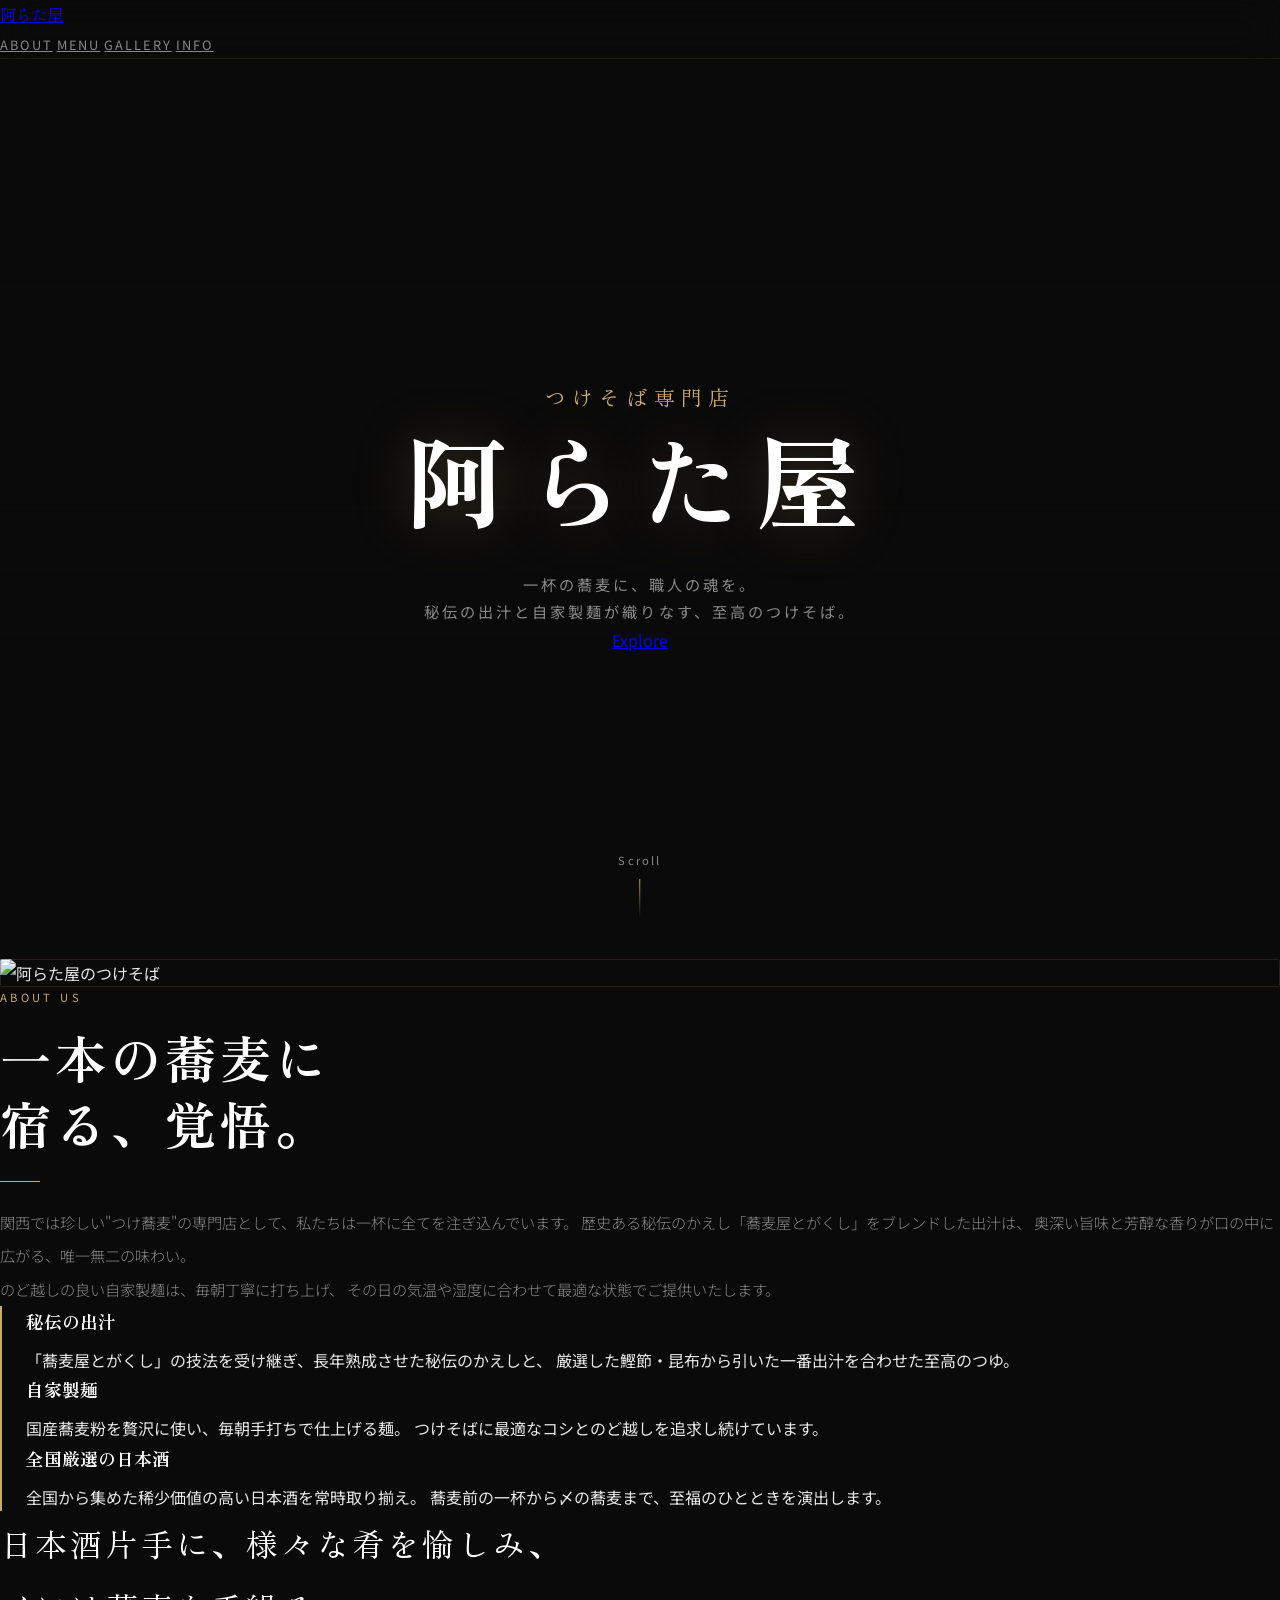
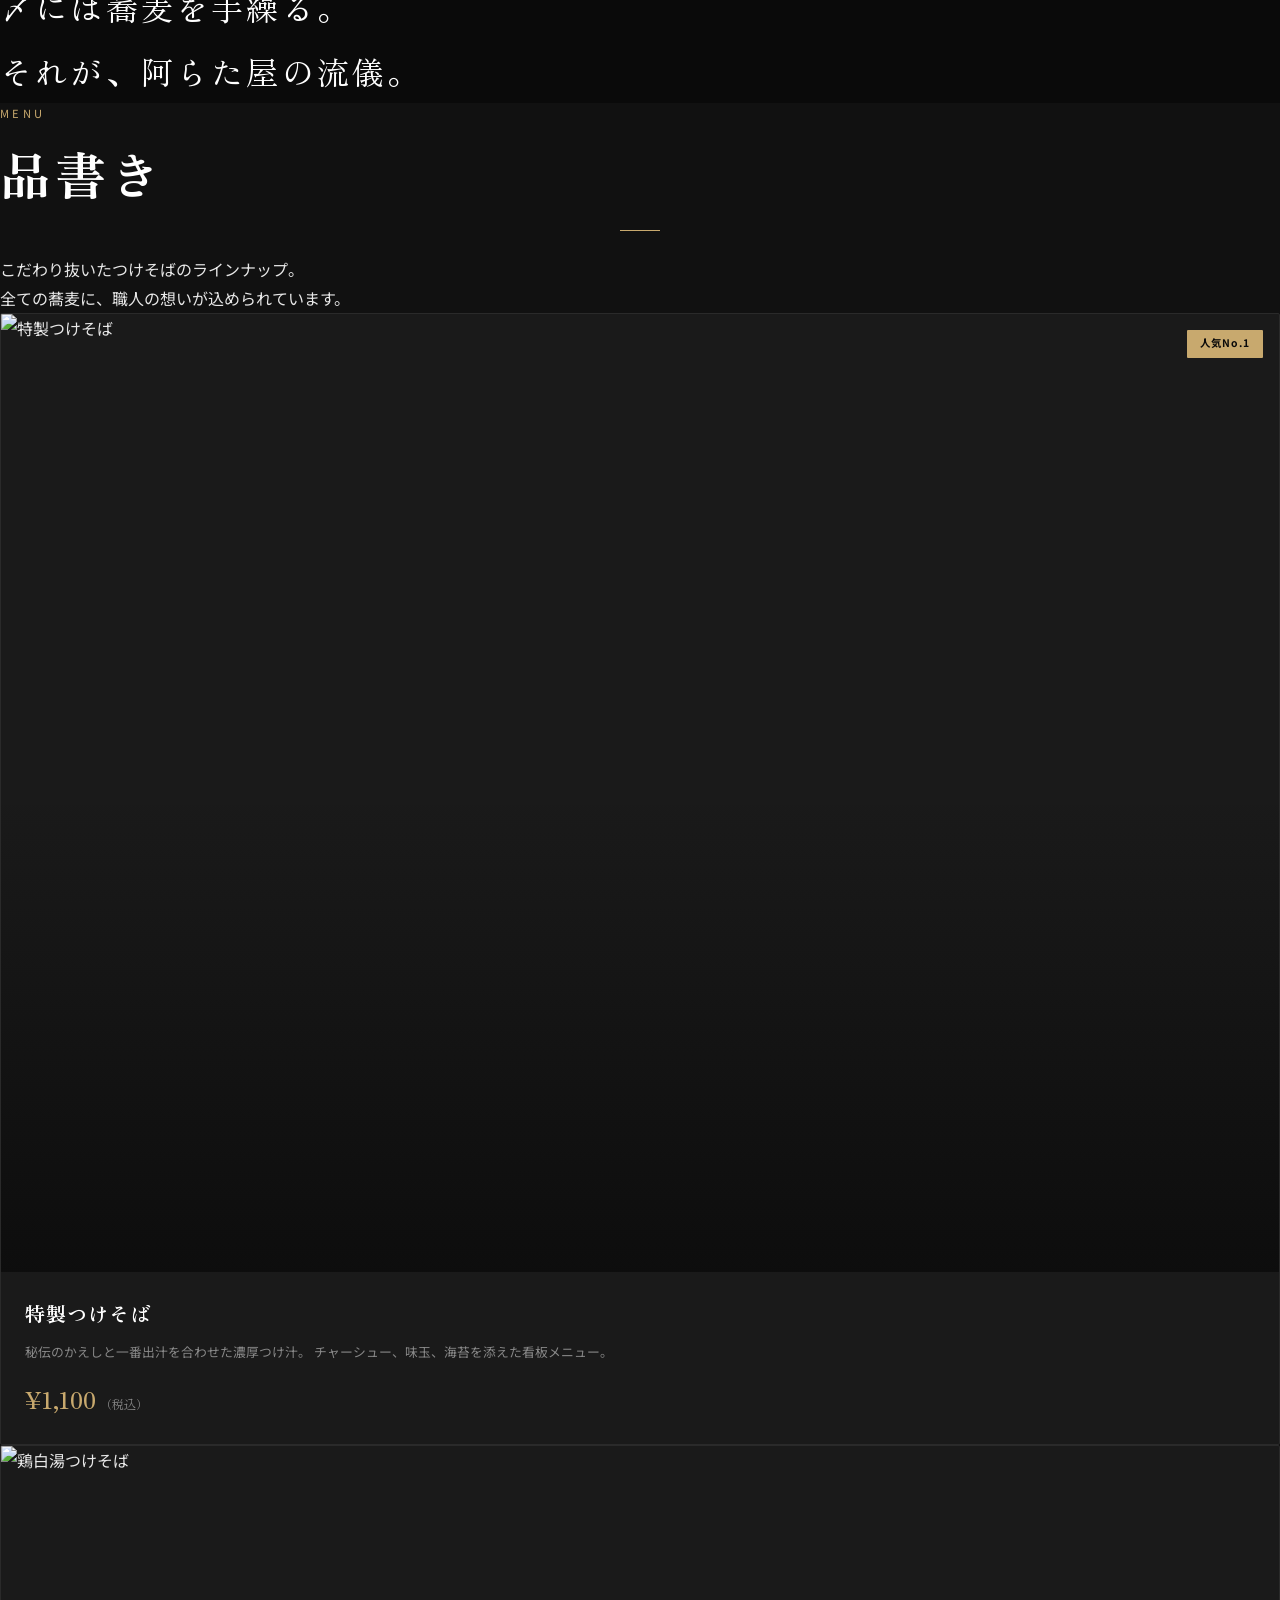
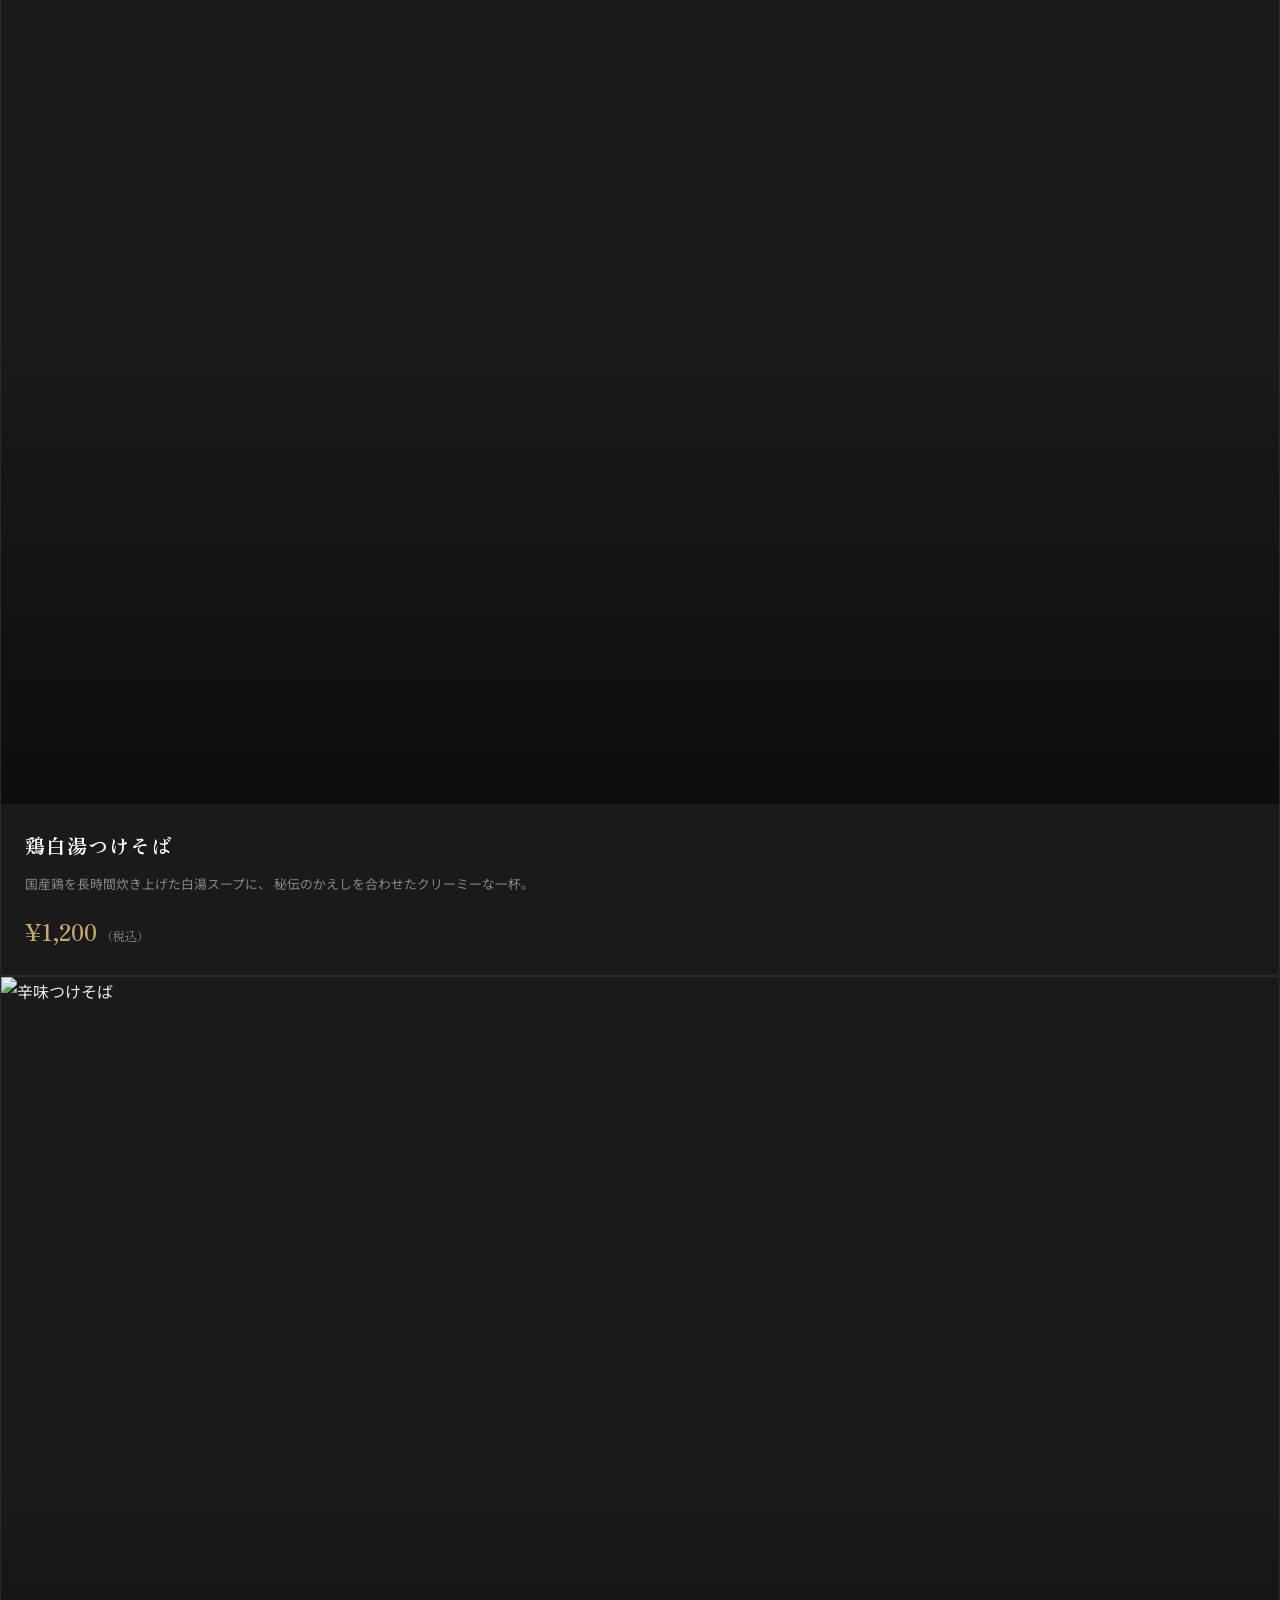
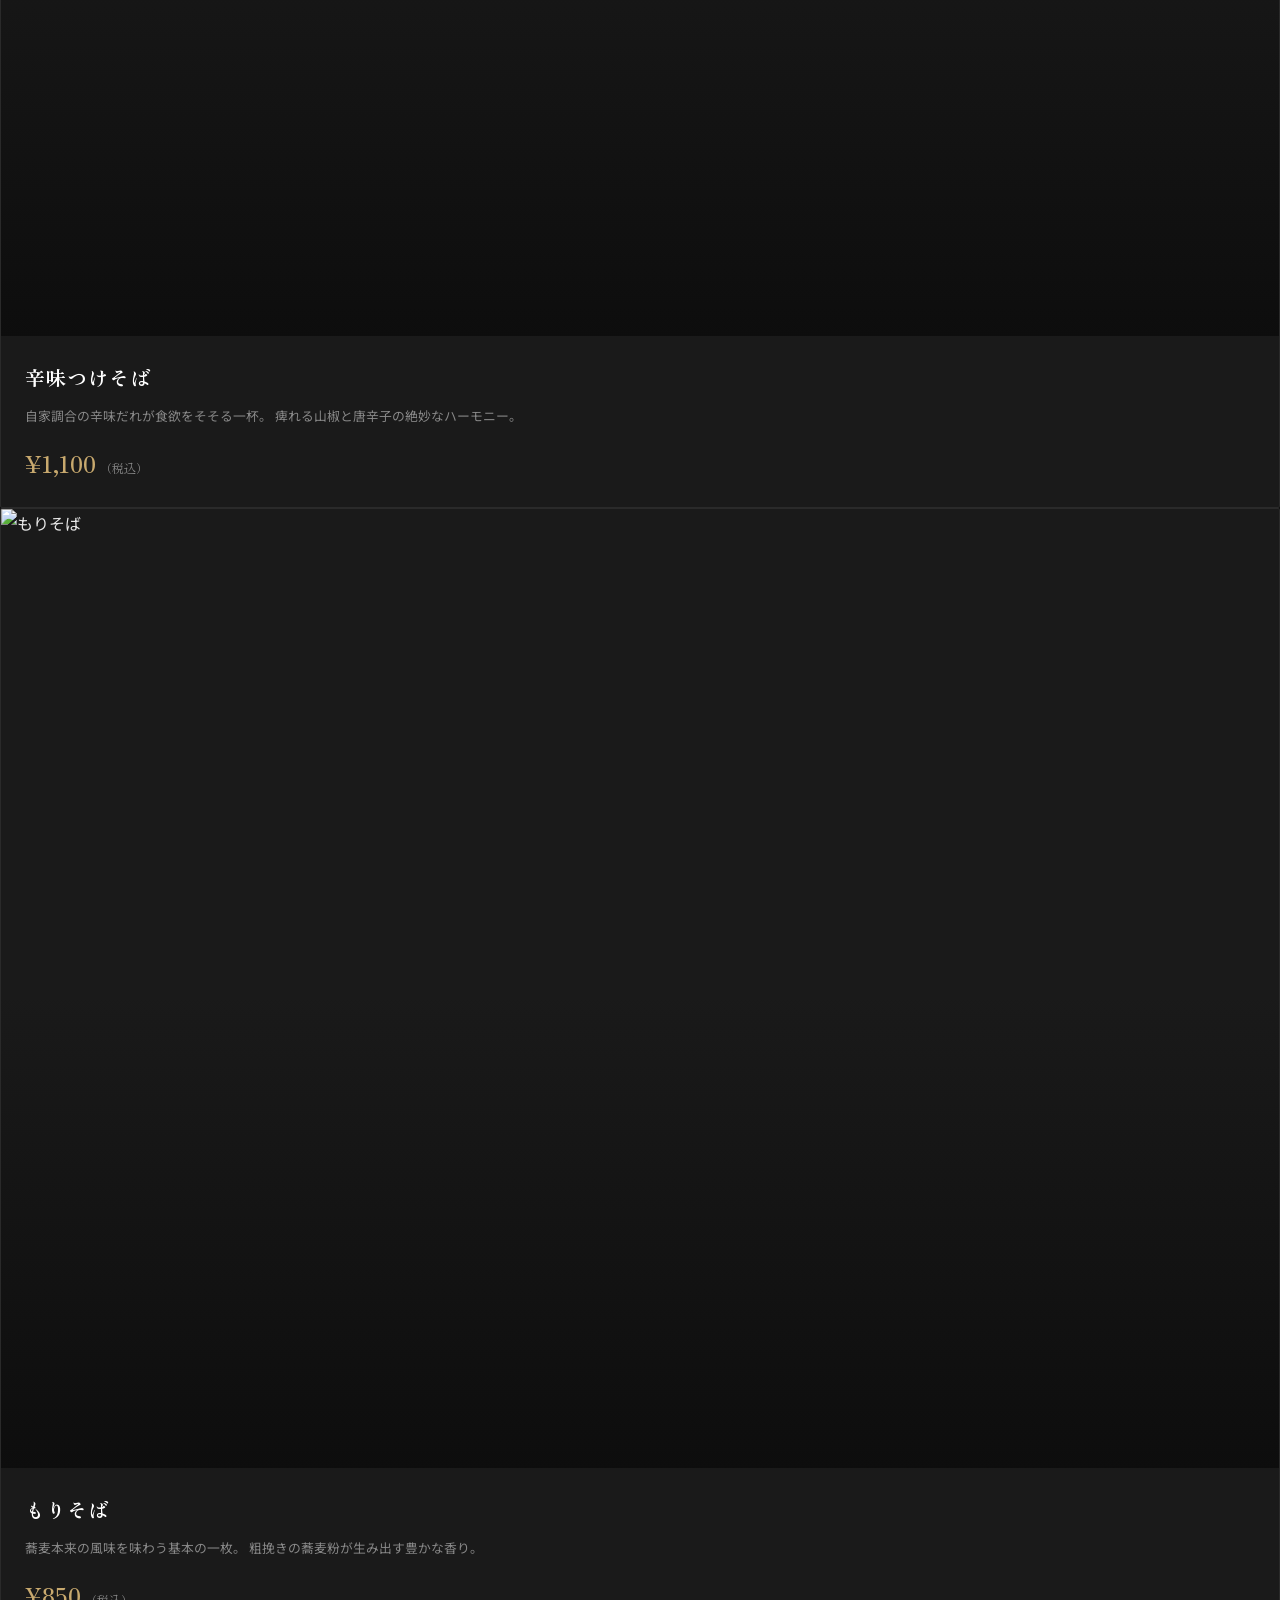
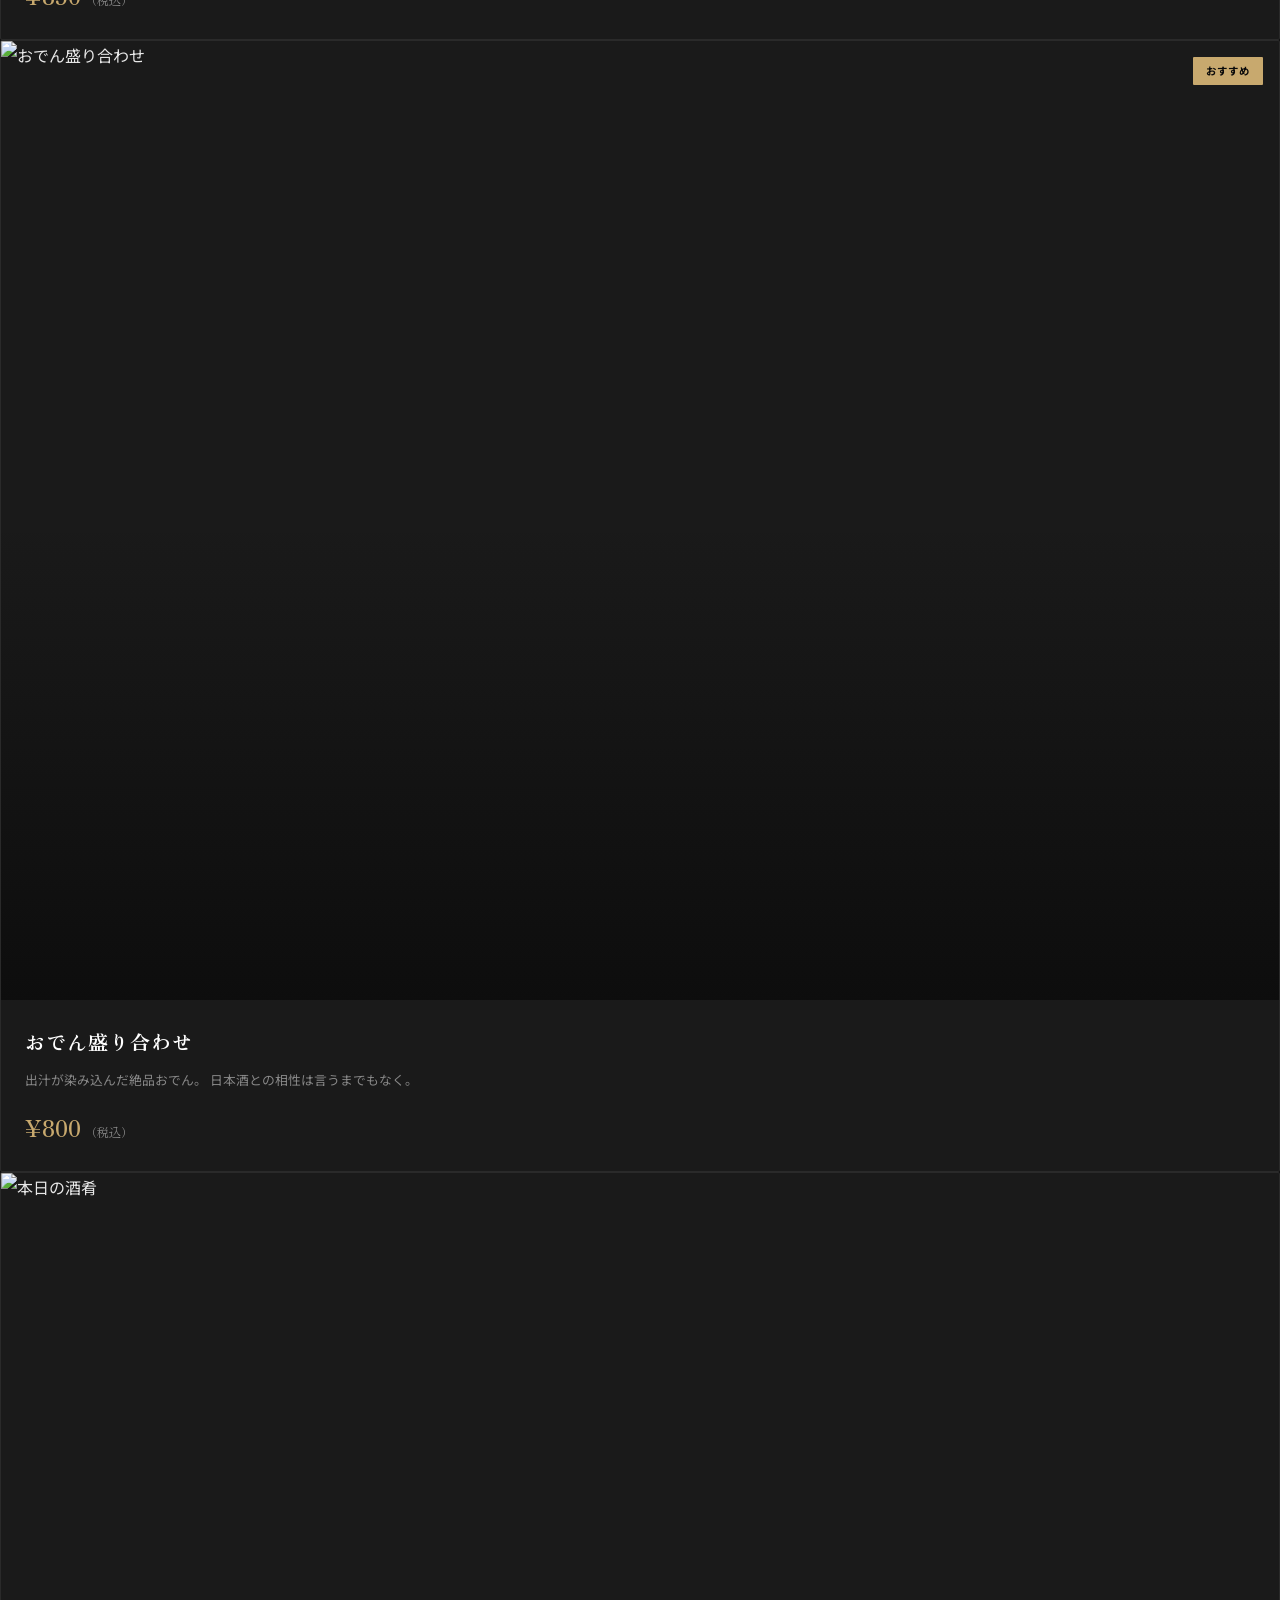
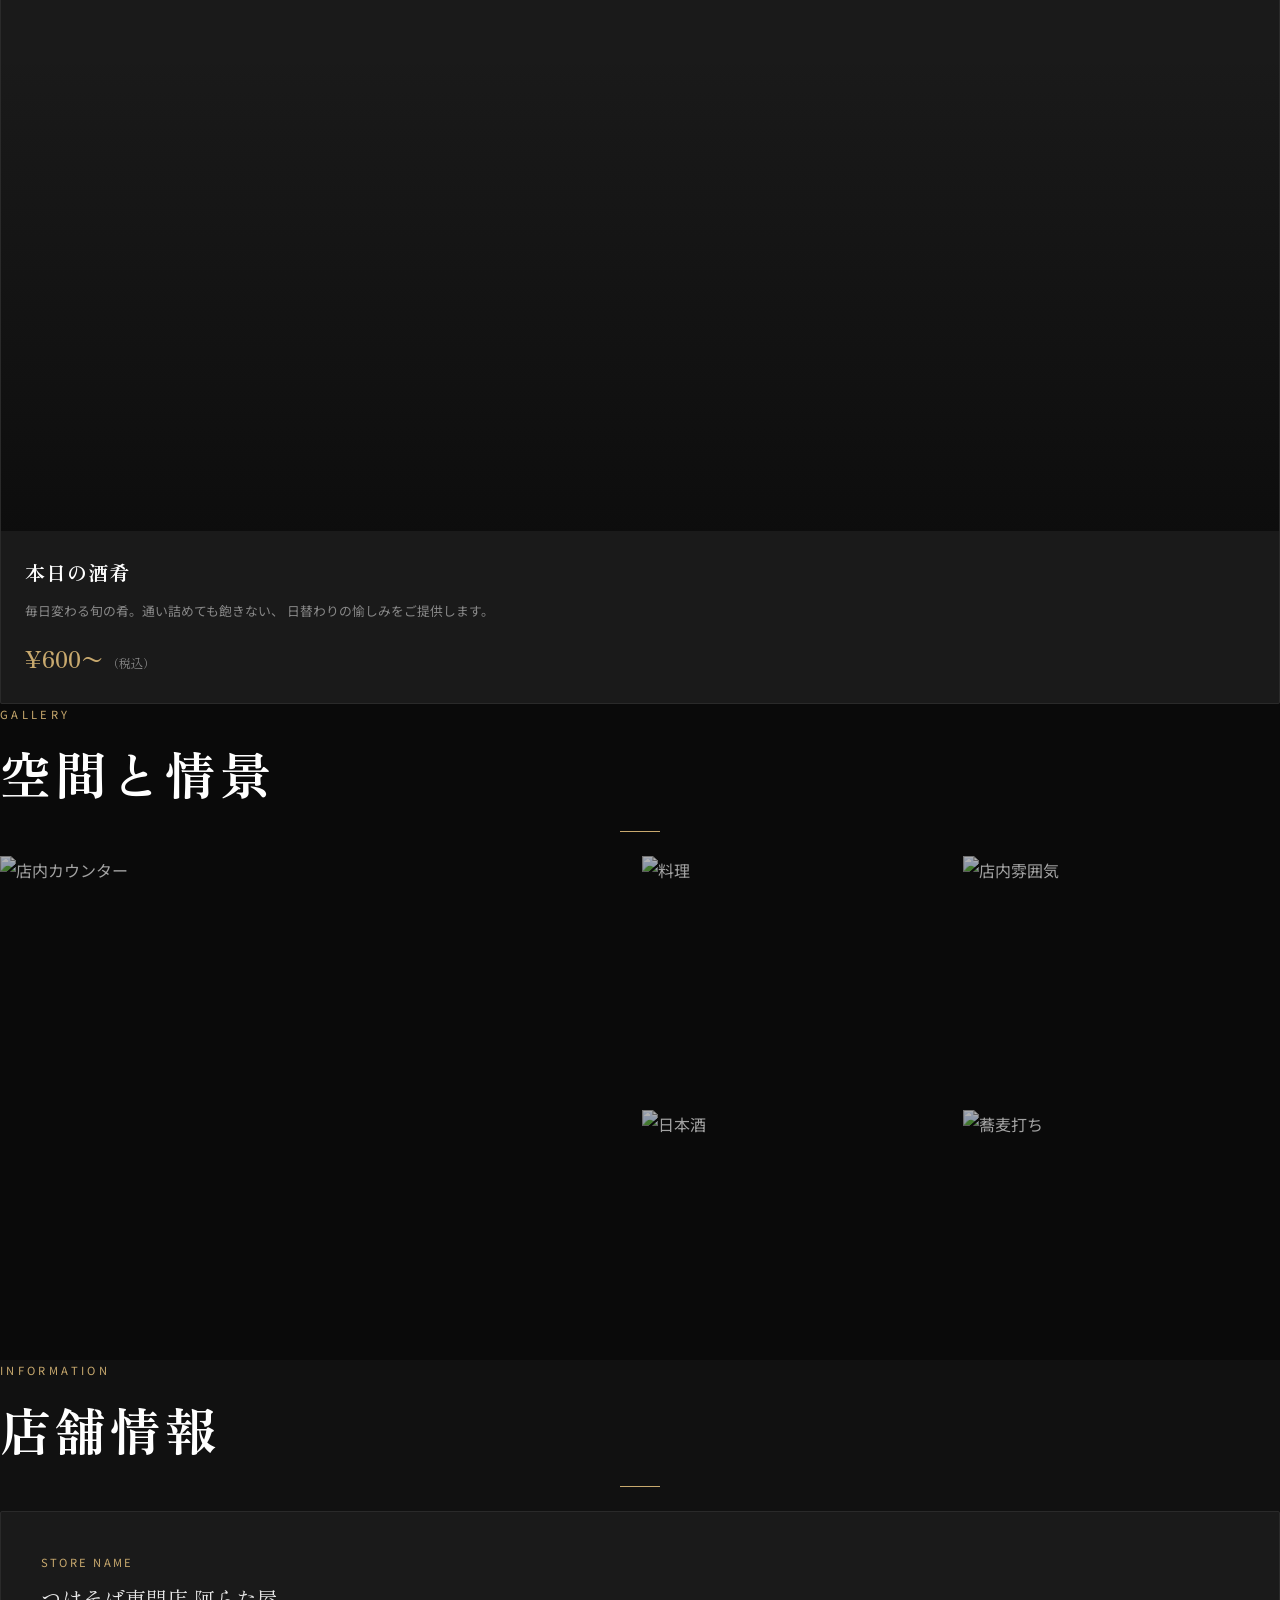
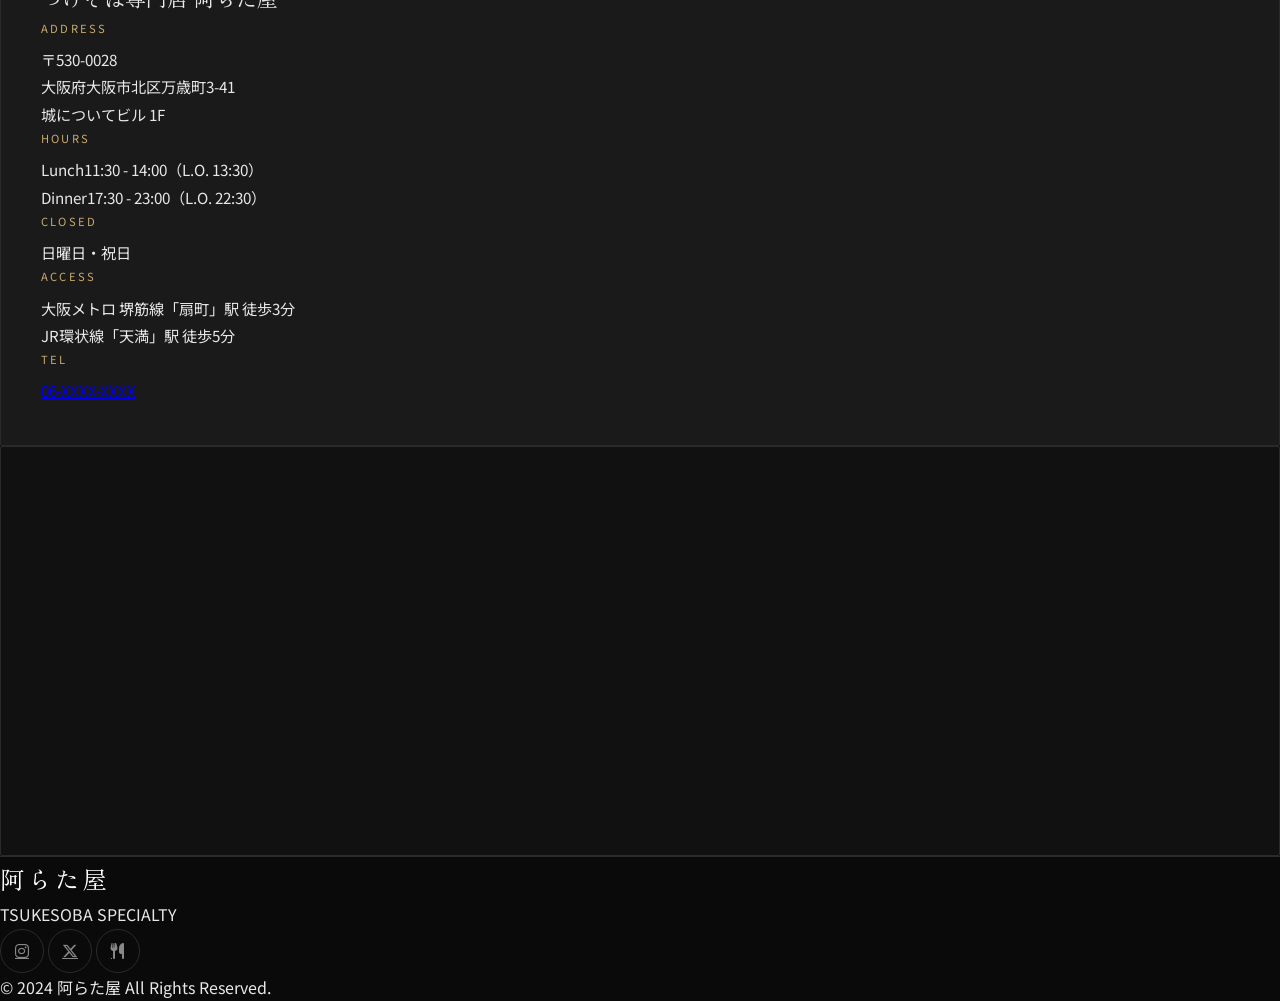
==== index.html @ 2fe9c094 "feat: つけそば専門店「阿らた屋」のスタイリッシュなシングルページサイトを構築 - ダークモード基調のモダンなデザイン（黒×ゴールドアクセント） - Hero / About / Menu / G" ====
<!DOCTYPE html>
<html lang="ja">
<head>
  <meta charset="UTF-8">
  <meta name="viewport" content="width=device-width, initial-scale=1.0">
  <title>阿らた屋 | つけそば専門店 - 大阪北区</title>
  <meta name="description" content="大阪市北区のつけそば専門店「阿らた屋」。歴史ある秘伝のかえしをブレンドした出汁と、のど越しの良い自家製麺。日本酒と蕎麦の至福のひとときを。">
  <link rel="stylesheet" href="styles.css">
  <link rel="stylesheet" href="https://cdnjs.cloudflare.com/ajax/libs/font-awesome/6.5.1/css/all.min.css">
  <script src="https://cdn.tailwindcss.com"></script>
  <script>
    tailwind.config = {
      theme: {
        extend: {
          colors: {
            dark: { 900: '#0a0a0a', 800: '#111111', 700: '#1a1a1a', 600: '#2a2a2a' },
            accent: { DEFAULT: '#c8a96e', light: '#d4bc8a' }
          }
        }
      }
    }
  </script>
</head>
<body>

  <!-- ============ Navigation ============ -->
  <nav class="nav-glass fixed top-0 left-0 right-0 z-50">
    <div class="max-w-7xl mx-auto px-6 lg:px-8">
      <div class="flex items-center justify-between h-16 lg:h-20">
        <!-- Logo -->
        <a href="#" class="font-serif text-white text-lg tracking-[0.15em]" style="font-family: 'Zen Old Mincho', serif;">
          阿らた屋
        </a>
        <!-- Desktop Nav -->
        <div class="hidden md:flex items-center gap-8">
          <a href="#about" class="nav-link">About</a>
          <a href="#menu" class="nav-link">Menu</a>
          <a href="#gallery" class="nav-link">Gallery</a>
          <a href="#info" class="nav-link">Info</a>
        </div>
        <!-- Hamburger -->
        <div class="hamburger" id="hamburger" onclick="toggleMenu()">
          <span></span>
          <span></span>
          <span></span>
        </div>
      </div>
    </div>
  </nav>

  <!-- Mobile Menu -->
  <div class="mobile-menu" id="mobileMenu">
    <a href="#about" onclick="toggleMenu()">About</a>
    <a href="#menu" onclick="toggleMenu()">Menu</a>
    <a href="#gallery" onclick="toggleMenu()">Gallery</a>
    <a href="#info" onclick="toggleMenu()">Info</a>
  </div>

  <!-- ============ Hero Section ============ -->
  <section class="hero-section">
    <div class="hero-bg"></div>
    <div class="hero-overlay"></div>
    <div class="hero-content">
      <p class="hero-sub fade-up">つけそば専門店</p>
      <h1 class="hero-logo-text fade-up stagger-1">阿らた屋</h1>
      <p class="hero-tagline fade-up stagger-2">
        一杯の蕎麦に、職人の魂を。<br>
        秘伝の出汁と自家製麺が織りなす、至高のつけそば。
      </p>
      <div class="mt-10 fade-up stagger-3">
        <a href="#about" class="inline-block border border-accent/40 text-accent text-xs tracking-[0.2em] uppercase px-8 py-3 hover:bg-accent/10 transition-all duration-300">
          Explore
        </a>
      </div>
    </div>
    <div class="hero-scroll-indicator">
      <span>Scroll</span>
      <div class="scroll-line"></div>
    </div>
  </section>

  <!-- ============ About Section ============ -->
  <section id="about" class="about-section py-24 lg:py-36">
    <div class="max-w-7xl mx-auto px-6 lg:px-8">
      <div class="grid lg:grid-cols-2 gap-16 lg:gap-24 items-center">
        <!-- Image -->
        <div class="fade-up">
          <div class="about-image-wrapper aspect-[3/4]">
            <img
              src="https://images.unsplash.com/photo-1519984388953-d2406bc725e1?w=800&q=80"
              alt="阿らた屋のつけそば"
              class="w-full h-full object-cover"
            >
          </div>
        </div>
        <!-- Text -->
        <div class="fade-up stagger-2">
          <p class="section-label">About Us</p>
          <h2 class="section-title">一本の蕎麦に<br>宿る、覚悟。</h2>
          <div class="section-divider"></div>
          <p class="about-text mt-6">
            関西では珍しい"つけ蕎麦"の専門店として、私たちは一杯に全てを注ぎ込んでいます。
            歴史ある秘伝のかえし「蕎麦屋とがくし」をブレンドした出汁は、
            奥深い旨味と芳醇な香りが口の中に広がる、唯一無二の味わい。
          </p>
          <p class="about-text mt-4">
            のど越しの良い自家製麺は、毎朝丁寧に打ち上げ、
            その日の気温や湿度に合わせて最適な状態でご提供いたします。
          </p>

          <div class="mt-10 space-y-6">
            <div class="about-feature fade-up stagger-3">
              <h3 class="about-feature-title">秘伝の出汁</h3>
              <p class="text-sm text-gray-500 leading-relaxed">
                「蕎麦屋とがくし」の技法を受け継ぎ、長年熟成させた秘伝のかえしと、
                厳選した鰹節・昆布から引いた一番出汁を合わせた至高のつゆ。
              </p>
            </div>
            <div class="about-feature fade-up stagger-4">
              <h3 class="about-feature-title">自家製麺</h3>
              <p class="text-sm text-gray-500 leading-relaxed">
                国産蕎麦粉を贅沢に使い、毎朝手打ちで仕上げる麺。
                つけそばに最適なコシとのど越しを追求し続けています。
              </p>
            </div>
            <div class="about-feature fade-up stagger-5">
              <h3 class="about-feature-title">全国厳選の日本酒</h3>
              <p class="text-sm text-gray-500 leading-relaxed">
                全国から集めた稀少価値の高い日本酒を常時取り揃え。
                蕎麦前の一杯から〆の蕎麦まで、至福のひとときを演出します。
              </p>
            </div>
          </div>
        </div>
      </div>
    </div>
  </section>

  <!-- ============ Divider Quote ============ -->
  <section class="py-20 lg:py-28 bg-dark-800 text-center">
    <div class="max-w-4xl mx-auto px-6">
      <p class="fade-up" style="font-family: 'Zen Old Mincho', serif; font-size: clamp(1.2rem, 3vw, 2rem); color: #fff; letter-spacing: 0.1em; line-height: 2;">
        日本酒片手に、様々な肴を愉しみ、<br>
        〆には蕎麦を手繰る。<br>
        <span class="text-accent">それが、阿らた屋の流儀。</span>
      </p>
    </div>
  </section>

  <!-- ============ Menu Section ============ -->
  <section id="menu" class="menu-section py-24 lg:py-36">
    <div class="max-w-7xl mx-auto px-6 lg:px-8">
      <!-- Header -->
      <div class="text-center mb-16 fade-up">
        <p class="section-label">Menu</p>
        <h2 class="section-title">品書き</h2>
        <div class="section-divider-center"></div>
        <p class="text-sm text-gray-500 mt-4 max-w-lg mx-auto">
          こだわり抜いたつけそばのラインナップ。<br>
          全ての蕎麦に、職人の想いが込められています。
        </p>
      </div>

      <!-- Menu Grid -->
      <div class="grid md:grid-cols-2 lg:grid-cols-3 gap-6">
        <!-- Item 1 -->
        <div class="menu-card fade-up stagger-1">
          <div class="menu-card-image">
            <img src="https://images.unsplash.com/photo-1569718212165-3a8278d5f624?w=600&q=80" alt="特製つけそば">
            <div class="menu-card-overlay"></div>
            <div class="menu-card-badge">人気No.1</div>
          </div>
          <div class="menu-card-body">
            <h3 class="menu-card-name">特製つけそば</h3>
            <p class="menu-card-desc">
              秘伝のかえしと一番出汁を合わせた濃厚つけ汁。
              チャーシュー、味玉、海苔を添えた看板メニュー。
            </p>
            <p class="menu-card-price">¥1,100<span>（税込）</span></p>
          </div>
        </div>

        <!-- Item 2 -->
        <div class="menu-card fade-up stagger-2">
          <div class="menu-card-image">
            <img src="https://images.unsplash.com/photo-1552611052-33e04de1b100?w=600&q=80" alt="鶏白湯つけそば">
            <div class="menu-card-overlay"></div>
          </div>
          <div class="menu-card-body">
            <h3 class="menu-card-name">鶏白湯つけそば</h3>
            <p class="menu-card-desc">
              国産鶏を長時間炊き上げた白湯スープに、
              秘伝のかえしを合わせたクリーミーな一杯。
            </p>
            <p class="menu-card-price">¥1,200<span>（税込）</span></p>
          </div>
        </div>

        <!-- Item 3 -->
        <div class="menu-card fade-up stagger-3">
          <div class="menu-card-image">
            <img src="https://images.unsplash.com/photo-1555126634-323283e090fa?w=600&q=80" alt="辛味つけそば">
            <div class="menu-card-overlay"></div>
          </div>
          <div class="menu-card-body">
            <h3 class="menu-card-name">辛味つけそば</h3>
            <p class="menu-card-desc">
              自家調合の辛味だれが食欲をそそる一杯。
              痺れる山椒と唐辛子の絶妙なハーモニー。
            </p>
            <p class="menu-card-price">¥1,100<span>（税込）</span></p>
          </div>
        </div>

        <!-- Item 4 -->
        <div class="menu-card fade-up stagger-4">
          <div class="menu-card-image">
            <img src="https://images.unsplash.com/photo-1551326844-4df70f78d0e9?w=600&q=80" alt="もりそば">
            <div class="menu-card-overlay"></div>
          </div>
          <div class="menu-card-body">
            <h3 class="menu-card-name">もりそば</h3>
            <p class="menu-card-desc">
              蕎麦本来の風味を味わう基本の一枚。
              粗挽きの蕎麦粉が生み出す豊かな香り。
            </p>
            <p class="menu-card-price">¥850<span>（税込）</span></p>
          </div>
        </div>

        <!-- Item 5 -->
        <div class="menu-card fade-up stagger-5">
          <div class="menu-card-image">
            <img src="https://images.unsplash.com/photo-1534422298391-e4f8c172dddb?w=600&q=80" alt="おでん盛り合わせ">
            <div class="menu-card-overlay"></div>
            <div class="menu-card-badge">おすすめ</div>
          </div>
          <div class="menu-card-body">
            <h3 class="menu-card-name">おでん盛り合わせ</h3>
            <p class="menu-card-desc">
              出汁が染み込んだ絶品おでん。
              日本酒との相性は言うまでもなく。
            </p>
            <p class="menu-card-price">¥800<span>（税込）</span></p>
          </div>
        </div>

        <!-- Item 6 -->
        <div class="menu-card fade-up stagger-6">
          <div class="menu-card-image">
            <img src="https://images.unsplash.com/photo-1547489432-cf93fa6c71ee?w=600&q=80" alt="本日の酒肴">
            <div class="menu-card-overlay"></div>
          </div>
          <div class="menu-card-body">
            <h3 class="menu-card-name">本日の酒肴</h3>
            <p class="menu-card-desc">
              毎日変わる旬の肴。通い詰めても飽きない、
              日替わりの愉しみをご提供します。
            </p>
            <p class="menu-card-price">¥600〜<span>（税込）</span></p>
          </div>
        </div>
      </div>
    </div>
  </section>

  <!-- ============ Gallery Section ============ -->
  <section id="gallery" class="gallery-section py-24 lg:py-36">
    <div class="max-w-7xl mx-auto px-6 lg:px-8">
      <!-- Header -->
      <div class="text-center mb-16 fade-up">
        <p class="section-label">Gallery</p>
        <h2 class="section-title">空間と情景</h2>
        <div class="section-divider-center"></div>
      </div>

      <!-- Gallery Grid -->
      <div class="gallery-grid fade-up stagger-2">
        <div class="gallery-item">
          <img src="https://images.unsplash.com/photo-1554502078-ef0fc409efce?w=1000&q=80" alt="店内カウンター">
          <div class="gallery-item-overlay">
            <span class="gallery-item-caption">カウンター席</span>
          </div>
        </div>
        <div class="gallery-item">
          <img src="https://images.unsplash.com/photo-1540189549336-e6e99c3679fe?w=600&q=80" alt="料理">
          <div class="gallery-item-overlay">
            <span class="gallery-item-caption">旬の肴</span>
          </div>
        </div>
        <div class="gallery-item">
          <img src="https://images.unsplash.com/photo-1514933651103-005eec06c04b?w=600&q=80" alt="店内雰囲気">
          <div class="gallery-item-overlay">
            <span class="gallery-item-caption">落ち着いた空間</span>
          </div>
        </div>
        <div class="gallery-item">
          <img src="https://images.unsplash.com/photo-1553621042-f6e147245754?w=600&q=80" alt="日本酒">
          <div class="gallery-item-overlay">
            <span class="gallery-item-caption">厳選日本酒</span>
          </div>
        </div>
        <div class="gallery-item">
          <img src="https://images.unsplash.com/photo-1617196034796-73dfa7b1fd56?w=600&q=80" alt="蕎麦打ち">
          <div class="gallery-item-overlay">
            <span class="gallery-item-caption">手打ち蕎麦</span>
          </div>
        </div>
      </div>
    </div>
  </section>

  <!-- ============ Info / Access Section ============ -->
  <section id="info" class="info-section py-24 lg:py-36">
    <div class="max-w-7xl mx-auto px-6 lg:px-8">
      <!-- Header -->
      <div class="text-center mb-16 fade-up">
        <p class="section-label">Information</p>
        <h2 class="section-title">店舗情報</h2>
        <div class="section-divider-center"></div>
      </div>

      <div class="grid lg:grid-cols-2 gap-8">
        <!-- Info Card -->
        <div class="info-card fade-up">
          <div class="space-y-8">
            <div>
              <p class="info-label">Store Name</p>
              <p class="info-value" style="font-family: 'Zen Old Mincho', serif; font-size: 1.3rem;">つけそば専門店 阿らた屋</p>
            </div>
            <div>
              <p class="info-label">Address</p>
              <p class="info-value">
                〒530-0028<br>
                大阪府大阪市北区万歳町3-41<br>
                城についてビル 1F
              </p>
            </div>
            <div>
              <p class="info-label">Hours</p>
              <div class="info-value space-y-1">
                <p><span class="text-accent text-xs mr-3">Lunch</span>11:30 - 14:00（L.O. 13:30）</p>
                <p><span class="text-accent text-xs mr-3">Dinner</span>17:30 - 23:00（L.O. 22:30）</p>
              </div>
            </div>
            <div>
              <p class="info-label">Closed</p>
              <p class="info-value">日曜日・祝日</p>
            </div>
            <div>
              <p class="info-label">Access</p>
              <p class="info-value">
                大阪メトロ 堺筋線「扇町」駅 徒歩3分<br>
                JR環状線「天満」駅 徒歩5分
              </p>
            </div>
            <div>
              <p class="info-label">TEL</p>
              <p class="info-value">
                <a href="tel:06-0000-0000" class="text-accent hover:text-accent-light transition-colors">06-XXXX-XXXX</a>
              </p>
            </div>
          </div>
        </div>

        <!-- Map -->
        <div class="fade-up stagger-2">
          <div class="map-container h-full min-h-[400px]">
            <iframe
              src="https://www.google.com/maps/embed?pb=!1m18!1m12!1m3!1d3280.271095786882!2d135.5107!3d34.7052!2m3!1f0!2f0!3f0!3m2!1i1024!2i768!4f13.1!3m3!1m2!1s0x0%3A0x0!2z5aSn6Ziq5biC5YyX5Yy6!5e0!3m2!1sja!2sjp!4v1700000000000!5m2!1sja!2sjp"
              width="100%"
              height="100%"
              style="border:0; min-height: 400px;"
              allowfullscreen=""
              loading="lazy"
              referrerpolicy="no-referrer-when-downgrade">
            </iframe>
          </div>
        </div>
      </div>
    </div>
  </section>

  <!-- ============ Footer ============ -->
  <footer class="footer py-16">
    <div class="max-w-7xl mx-auto px-6 lg:px-8">
      <div class="flex flex-col items-center text-center">
        <!-- Logo -->
        <p class="footer-logo">阿らた屋</p>
        <p class="text-xs text-gray-500 mt-2 tracking-[0.2em]">TSUKESOBA SPECIALTY</p>

        <!-- Social -->
        <div class="flex gap-4 mt-8">
          <a href="#" class="social-link" aria-label="Instagram">
            <i class="fab fa-instagram"></i>
          </a>
          <a href="#" class="social-link" aria-label="X (Twitter)">
            <i class="fab fa-x-twitter"></i>
          </a>
          <a href="#" class="social-link" aria-label="食べログ">
            <i class="fas fa-utensils"></i>
          </a>
        </div>

        <!-- Copyright -->
        <div class="mt-12 pt-8 border-t border-dark-600 w-full text-center">
          <p class="text-xs text-gray-600 tracking-widest">
            &copy; 2024 阿らた屋 All Rights Reserved.
          </p>
        </div>
      </div>
    </div>
  </footer>

  <!-- ============ Scripts ============ -->
  <script>
    // --- Mobile Menu Toggle ---
    function toggleMenu() {
      document.getElementById('hamburger').classList.toggle('active');
      document.getElementById('mobileMenu').classList.toggle('active');
      document.body.style.overflow = document.getElementById('mobileMenu').classList.contains('active') ? 'hidden' : '';
    }

    // --- Navbar Scroll Effect ---
    window.addEventListener('scroll', () => {
      const nav = document.querySelector('.nav-glass');
      if (window.scrollY > 50) {
        nav.classList.add('scrolled');
      } else {
        nav.classList.remove('scrolled');
      }
    });

    // --- Intersection Observer for Animations ---
    const observerOptions = {
      threshold: 0.1,
      rootMargin: '0px 0px -50px 0px'
    };

    const observer = new IntersectionObserver((entries) => {
      entries.forEach(entry => {
        if (entry.isIntersecting) {
          entry.target.classList.add('visible');
        }
      });
    }, observerOptions);

    document.querySelectorAll('.fade-up, .fade-in').forEach(el => {
      observer.observe(el);
    });

    // --- Smooth Scroll for Anchor Links ---
    document.querySelectorAll('a[href^="#"]').forEach(anchor => {
      anchor.addEventListener('click', function(e) {
        e.preventDefault();
        const target = document.querySelector(this.getAttribute('href'));
        if (target) {
          target.scrollIntoView({ behavior: 'smooth', block: 'start' });
        }
      });
    });
  </script>

</body>
</html>
---- styles.css ----
/* ============================================
   阿らた屋 - Arataya Tsukesoba Restaurant
   Custom Styles
   ============================================ */

@import url('https://fonts.googleapis.com/css2?family=Noto+Serif+JP:wght@400;500;600;700;900&family=Noto+Sans+JP:wght@300;400;500;700&family=Zen+Old+Mincho:wght@400;700;900&display=swap');

/* --- Base & Reset --- */
*, *::before, *::after {
  margin: 0;
  padding: 0;
  box-sizing: border-box;
}

:root {
  --color-bg: #0a0a0a;
  --color-bg-secondary: #111111;
  --color-bg-card: #1a1a1a;
  --color-text: #e8e8e8;
  --color-text-muted: #888888;
  --color-accent: #c8a96e;
  --color-accent-light: #d4bc8a;
  --color-border: #2a2a2a;
  --font-serif: 'Zen Old Mincho', 'Noto Serif JP', serif;
  --font-sans: 'Noto Sans JP', sans-serif;
}

html {
  scroll-behavior: smooth;
  font-size: 16px;
}

body {
  background-color: var(--color-bg);
  color: var(--color-text);
  font-family: var(--font-sans);
  line-height: 1.8;
  overflow-x: hidden;
  -webkit-font-smoothing: antialiased;
}

/* --- Scrollbar --- */
::-webkit-scrollbar {
  width: 6px;
}
::-webkit-scrollbar-track {
  background: var(--color-bg);
}
::-webkit-scrollbar-thumb {
  background: var(--color-accent);
  border-radius: 3px;
}

/* --- Navigation --- */
.nav-glass {
  background: rgba(10, 10, 10, 0.8);
  backdrop-filter: blur(20px);
  -webkit-backdrop-filter: blur(20px);
  border-bottom: 1px solid rgba(200, 169, 110, 0.1);
  transition: all 0.4s ease;
}

.nav-glass.scrolled {
  background: rgba(10, 10, 10, 0.95);
  border-bottom: 1px solid rgba(200, 169, 110, 0.2);
}

.nav-link {
  position: relative;
  color: var(--color-text-muted);
  transition: color 0.3s ease;
  font-size: 0.8rem;
  letter-spacing: 0.15em;
  text-transform: uppercase;
}

.nav-link::after {
  content: '';
  position: absolute;
  bottom: -4px;
  left: 0;
  width: 0;
  height: 1px;
  background: var(--color-accent);
  transition: width 0.3s ease;
}

.nav-link:hover {
  color: var(--color-accent);
}

.nav-link:hover::after {
  width: 100%;
}

/* --- Hero Section --- */
.hero-section {
  position: relative;
  height: 100vh;
  min-height: 700px;
  overflow: hidden;
}

.hero-bg {
  position: absolute;
  inset: 0;
  background-image: url('https://images.unsplash.com/photo-1617196034796-73dfa7b1fd56?w=1920&q=80');
  background-size: cover;
  background-position: center;
  filter: brightness(0.3) saturate(0.8);
  transform: scale(1.05);
  animation: heroZoom 20s ease-in-out infinite alternate;
}

@keyframes heroZoom {
  from { transform: scale(1.05); }
  to { transform: scale(1.15); }
}

.hero-overlay {
  position: absolute;
  inset: 0;
  background: linear-gradient(
    to bottom,
    rgba(10, 10, 10, 0.4) 0%,
    rgba(10, 10, 10, 0.2) 50%,
    rgba(10, 10, 10, 0.9) 100%
  );
}

.hero-content {
  position: relative;
  z-index: 10;
  display: flex;
  flex-direction: column;
  align-items: center;
  justify-content: center;
  height: 100%;
  text-align: center;
  padding: 0 1.5rem;
}

.hero-logo-text {
  font-family: var(--font-serif);
  font-weight: 900;
  font-size: clamp(3rem, 8vw, 7rem);
  letter-spacing: 0.15em;
  color: #fff;
  text-shadow: 0 0 60px rgba(200, 169, 110, 0.3);
  line-height: 1.2;
}

.hero-sub {
  font-family: var(--font-serif);
  font-size: clamp(0.9rem, 2vw, 1.3rem);
  color: var(--color-accent);
  letter-spacing: 0.3em;
  margin-top: 1rem;
  font-weight: 400;
}

.hero-tagline {
  font-family: var(--font-sans);
  font-size: clamp(0.75rem, 1.2vw, 0.95rem);
  color: var(--color-text-muted);
  letter-spacing: 0.2em;
  margin-top: 2rem;
  max-width: 600px;
}

.hero-scroll-indicator {
  position: absolute;
  bottom: 2.5rem;
  left: 50%;
  transform: translateX(-50%);
  display: flex;
  flex-direction: column;
  align-items: center;
  gap: 0.5rem;
  color: var(--color-text-muted);
  font-size: 0.7rem;
  letter-spacing: 0.2em;
  animation: fadeInUp 1.5s ease 1s both;
}

.scroll-line {
  width: 1px;
  height: 40px;
  background: linear-gradient(to bottom, var(--color-accent), transparent);
  animation: scrollPulse 2s ease-in-out infinite;
}

@keyframes scrollPulse {
  0%, 100% { opacity: 1; transform: scaleY(1); }
  50% { opacity: 0.3; transform: scaleY(0.6); }
}

@keyframes fadeInUp {
  from { opacity: 0; transform: translateX(-50%) translateY(20px); }
  to { opacity: 1; transform: translateX(-50%) translateY(0); }
}

/* --- Section Common --- */
.section-label {
  font-family: var(--font-sans);
  font-size: 0.7rem;
  letter-spacing: 0.3em;
  text-transform: uppercase;
  color: var(--color-accent);
  margin-bottom: 1rem;
}

.section-title {
  font-family: var(--font-serif);
  font-size: clamp(2rem, 4vw, 3.5rem);
  font-weight: 700;
  letter-spacing: 0.08em;
  line-height: 1.3;
  color: #fff;
}

.section-divider {
  width: 40px;
  height: 1px;
  background: var(--color-accent);
  margin: 1.5rem 0;
}

.section-divider-center {
  width: 40px;
  height: 1px;
  background: var(--color-accent);
  margin: 1.5rem auto;
}

/* --- About Section --- */
.about-section {
  background: var(--color-bg);
}

.about-image-wrapper {
  position: relative;
  overflow: hidden;
  border-radius: 2px;
}

.about-image-wrapper::after {
  content: '';
  position: absolute;
  inset: 0;
  border: 1px solid rgba(200, 169, 110, 0.15);
  pointer-events: none;
}

.about-image-wrapper img {
  transition: transform 0.8s ease;
}

.about-image-wrapper:hover img {
  transform: scale(1.05);
}

.about-text {
  font-family: var(--font-sans);
  font-weight: 300;
  font-size: 0.95rem;
  line-height: 2.2;
  color: var(--color-text-muted);
}

.about-feature {
  border-left: 2px solid var(--color-accent);
  padding-left: 1.5rem;
}

.about-feature-title {
  font-family: var(--font-serif);
  font-size: 1.1rem;
  color: #fff;
  margin-bottom: 0.5rem;
}

/* --- Menu Section --- */
.menu-section {
  background: var(--color-bg-secondary);
}

.menu-card {
  position: relative;
  background: var(--color-bg-card);
  border: 1px solid var(--color-border);
  overflow: hidden;
  transition: all 0.5s cubic-bezier(0.25, 0.46, 0.45, 0.94);
  border-radius: 2px;
}

.menu-card:hover {
  border-color: rgba(200, 169, 110, 0.3);
  transform: translateY(-8px);
  box-shadow: 0 20px 60px rgba(0, 0, 0, 0.4);
}

.menu-card-image {
  position: relative;
  overflow: hidden;
  aspect-ratio: 4/3;
}

.menu-card-image img {
  width: 100%;
  height: 100%;
  object-fit: cover;
  transition: transform 0.8s ease;
}

.menu-card:hover .menu-card-image img {
  transform: scale(1.1);
}

.menu-card-overlay {
  position: absolute;
  inset: 0;
  background: linear-gradient(to top, rgba(10, 10, 10, 0.8) 0%, transparent 50%);
}

.menu-card-badge {
  position: absolute;
  top: 1rem;
  right: 1rem;
  background: var(--color-accent);
  color: var(--color-bg);
  font-size: 0.65rem;
  font-weight: 700;
  letter-spacing: 0.1em;
  padding: 0.3rem 0.8rem;
  border-radius: 1px;
}

.menu-card-body {
  padding: 1.5rem;
}

.menu-card-name {
  font-family: var(--font-serif);
  font-size: 1.25rem;
  color: #fff;
  letter-spacing: 0.05em;
  margin-bottom: 0.5rem;
}

.menu-card-desc {
  font-size: 0.8rem;
  color: var(--color-text-muted);
  line-height: 1.8;
  margin-bottom: 1rem;
}

.menu-card-price {
  font-family: var(--font-serif);
  font-size: 1.4rem;
  color: var(--color-accent);
  font-weight: 700;
}

.menu-card-price span {
  font-size: 0.75rem;
  font-weight: 400;
  color: var(--color-text-muted);
  margin-left: 0.25rem;
}

/* --- Gallery Section --- */
.gallery-section {
  background: var(--color-bg);
}

.gallery-grid {
  display: grid;
  grid-template-columns: repeat(4, 1fr);
  grid-template-rows: repeat(2, 250px);
  gap: 4px;
}

.gallery-item {
  position: relative;
  overflow: hidden;
  cursor: pointer;
}

.gallery-item:nth-child(1) {
  grid-column: span 2;
  grid-row: span 2;
}

.gallery-item img {
  width: 100%;
  height: 100%;
  object-fit: cover;
  transition: transform 0.8s ease, filter 0.5s ease;
  filter: brightness(0.7) saturate(0.9);
}

.gallery-item:hover img {
  transform: scale(1.08);
  filter: brightness(0.9) saturate(1.1);
}

.gallery-item-overlay {
  position: absolute;
  inset: 0;
  background: linear-gradient(to top, rgba(10, 10, 10, 0.6) 0%, transparent 60%);
  opacity: 0;
  transition: opacity 0.4s ease;
  display: flex;
  align-items: flex-end;
  padding: 1.5rem;
}

.gallery-item:hover .gallery-item-overlay {
  opacity: 1;
}

.gallery-item-caption {
  font-family: var(--font-serif);
  font-size: 0.85rem;
  color: #fff;
  letter-spacing: 0.1em;
}

@media (max-width: 768px) {
  .gallery-grid {
    grid-template-columns: repeat(2, 1fr);
    grid-template-rows: repeat(3, 200px);
  }
  .gallery-item:nth-child(1) {
    grid-column: span 2;
    grid-row: span 1;
  }
}

/* --- Info Section --- */
.info-section {
  background: var(--color-bg-secondary);
}

.info-card {
  background: var(--color-bg-card);
  border: 1px solid var(--color-border);
  border-radius: 2px;
  padding: 2.5rem;
}

.info-label {
  font-size: 0.7rem;
  letter-spacing: 0.2em;
  color: var(--color-accent);
  text-transform: uppercase;
  margin-bottom: 0.5rem;
}

.info-value {
  font-size: 0.95rem;
  color: var(--color-text);
  line-height: 1.8;
}

.map-container {
  position: relative;
  overflow: hidden;
  border: 1px solid var(--color-border);
  border-radius: 2px;
}

.map-container iframe {
  filter: brightness(0.8) contrast(1.1) saturate(0);
  transition: filter 0.5s ease;
}

.map-container:hover iframe {
  filter: brightness(0.9) contrast(1.05) saturate(0.5);
}

/* --- Footer --- */
.footer {
  background: var(--color-bg);
  border-top: 1px solid var(--color-border);
}

.footer-logo {
  font-family: var(--font-serif);
  font-size: 1.5rem;
  color: #fff;
  letter-spacing: 0.15em;
}

.social-link {
  display: inline-flex;
  align-items: center;
  justify-content: center;
  width: 44px;
  height: 44px;
  border: 1px solid var(--color-border);
  border-radius: 50%;
  color: var(--color-text-muted);
  transition: all 0.3s ease;
}

.social-link:hover {
  border-color: var(--color-accent);
  color: var(--color-accent);
  transform: translateY(-2px);
}

/* --- Mobile Menu --- */
.mobile-menu {
  position: fixed;
  inset: 0;
  background: rgba(10, 10, 10, 0.98);
  z-index: 100;
  display: flex;
  flex-direction: column;
  align-items: center;
  justify-content: center;
  gap: 2rem;
  opacity: 0;
  pointer-events: none;
  transition: opacity 0.4s ease;
}

.mobile-menu.active {
  opacity: 1;
  pointer-events: all;
}

.mobile-menu a {
  font-family: var(--font-serif);
  font-size: 1.5rem;
  color: #fff;
  text-decoration: none;
  letter-spacing: 0.15em;
  transition: color 0.3s ease;
}

.mobile-menu a:hover {
  color: var(--color-accent);
}

/* --- Hamburger --- */
.hamburger {
  display: none;
  flex-direction: column;
  gap: 6px;
  cursor: pointer;
  z-index: 110;
}

.hamburger span {
  display: block;
  width: 24px;
  height: 1px;
  background: #fff;
  transition: all 0.3s ease;
}

.hamburger.active span:nth-child(1) {
  transform: rotate(45deg) translate(5px, 5px);
}

.hamburger.active span:nth-child(2) {
  opacity: 0;
}

.hamburger.active span:nth-child(3) {
  transform: rotate(-45deg) translate(5px, -5px);
}

@media (max-width: 768px) {
  .hamburger {
    display: flex;
  }
}

/* --- Utility Animations --- */
.fade-up {
  opacity: 0;
  transform: translateY(40px);
  transition: opacity 0.8s ease, transform 0.8s ease;
}

.fade-up.visible {
  opacity: 1;
  transform: translateY(0);
}

.fade-in {
  opacity: 0;
  transition: opacity 1s ease;
}

.fade-in.visible {
  opacity: 1;
}

.stagger-1 { transition-delay: 0.1s; }
.stagger-2 { transition-delay: 0.2s; }
.stagger-3 { transition-delay: 0.3s; }
.stagger-4 { transition-delay: 0.4s; }
.stagger-5 { transition-delay: 0.5s; }
.stagger-6 { transition-delay: 0.6s; }
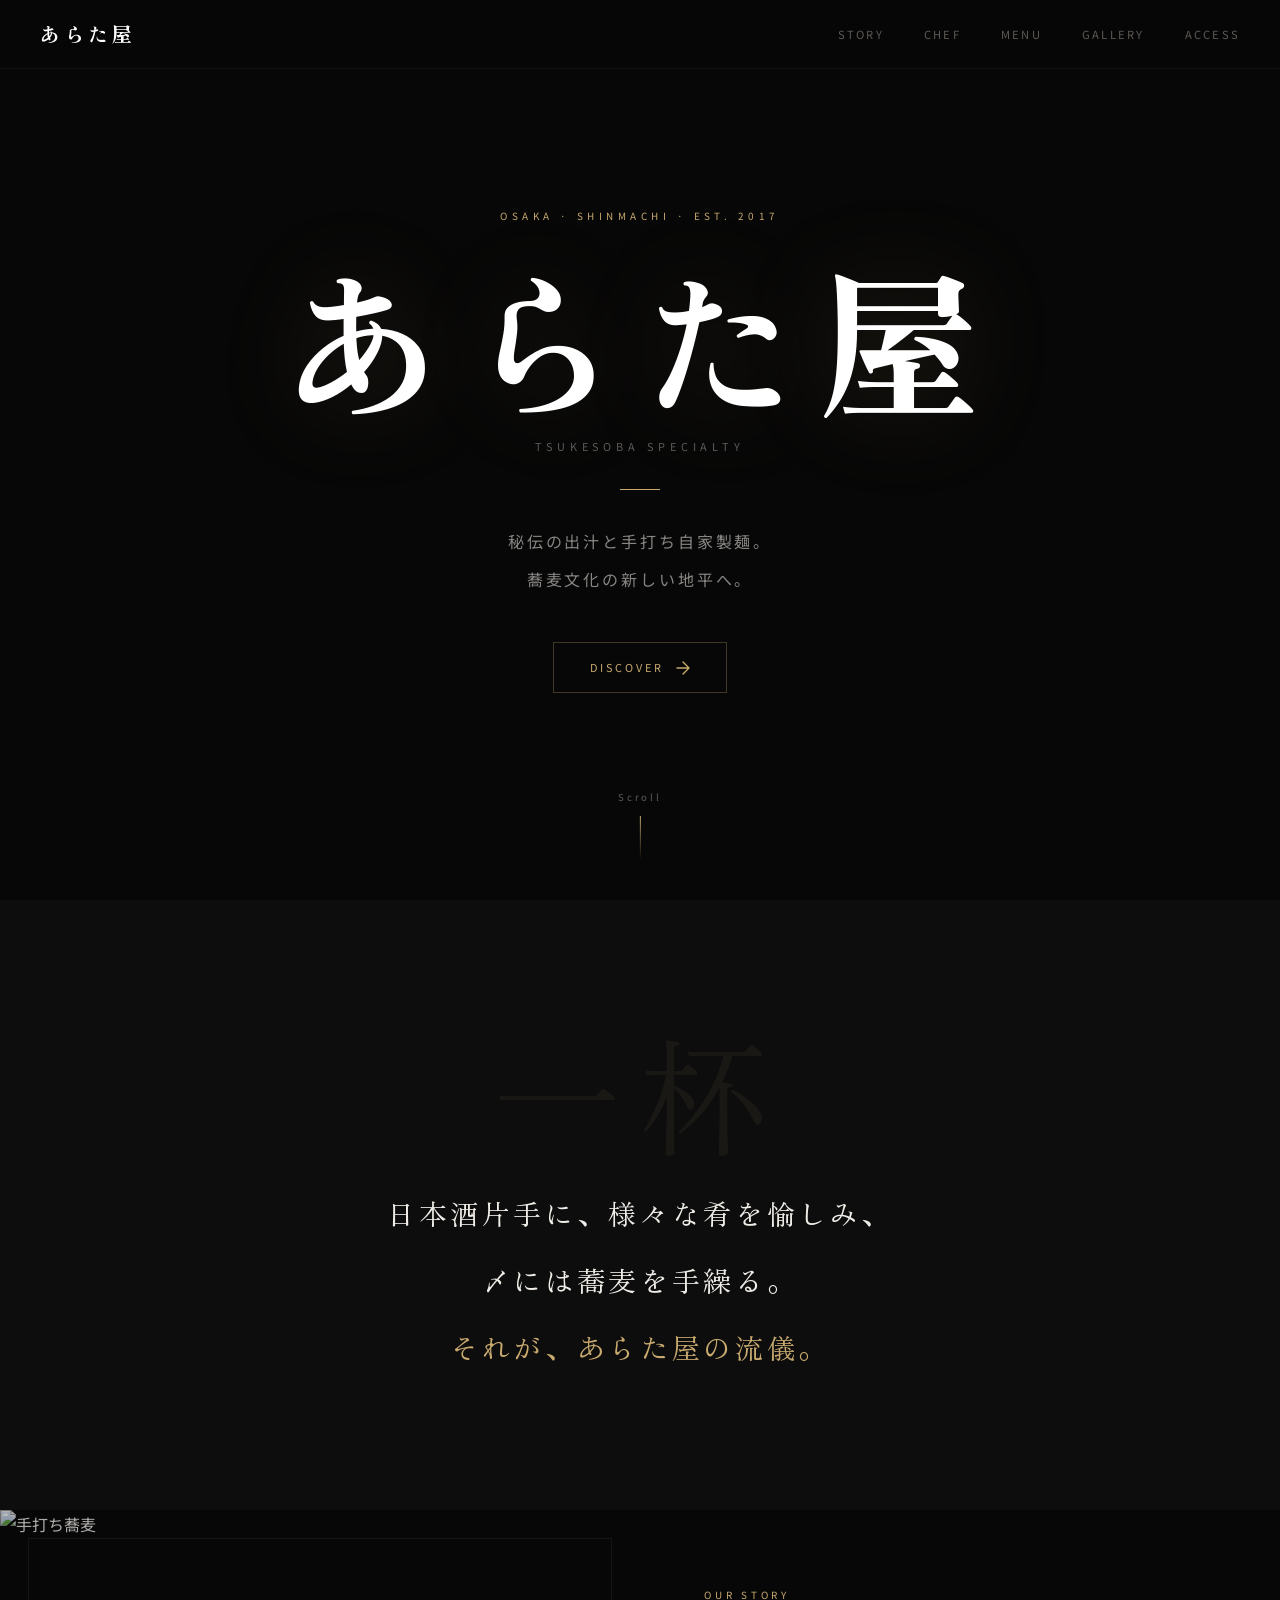
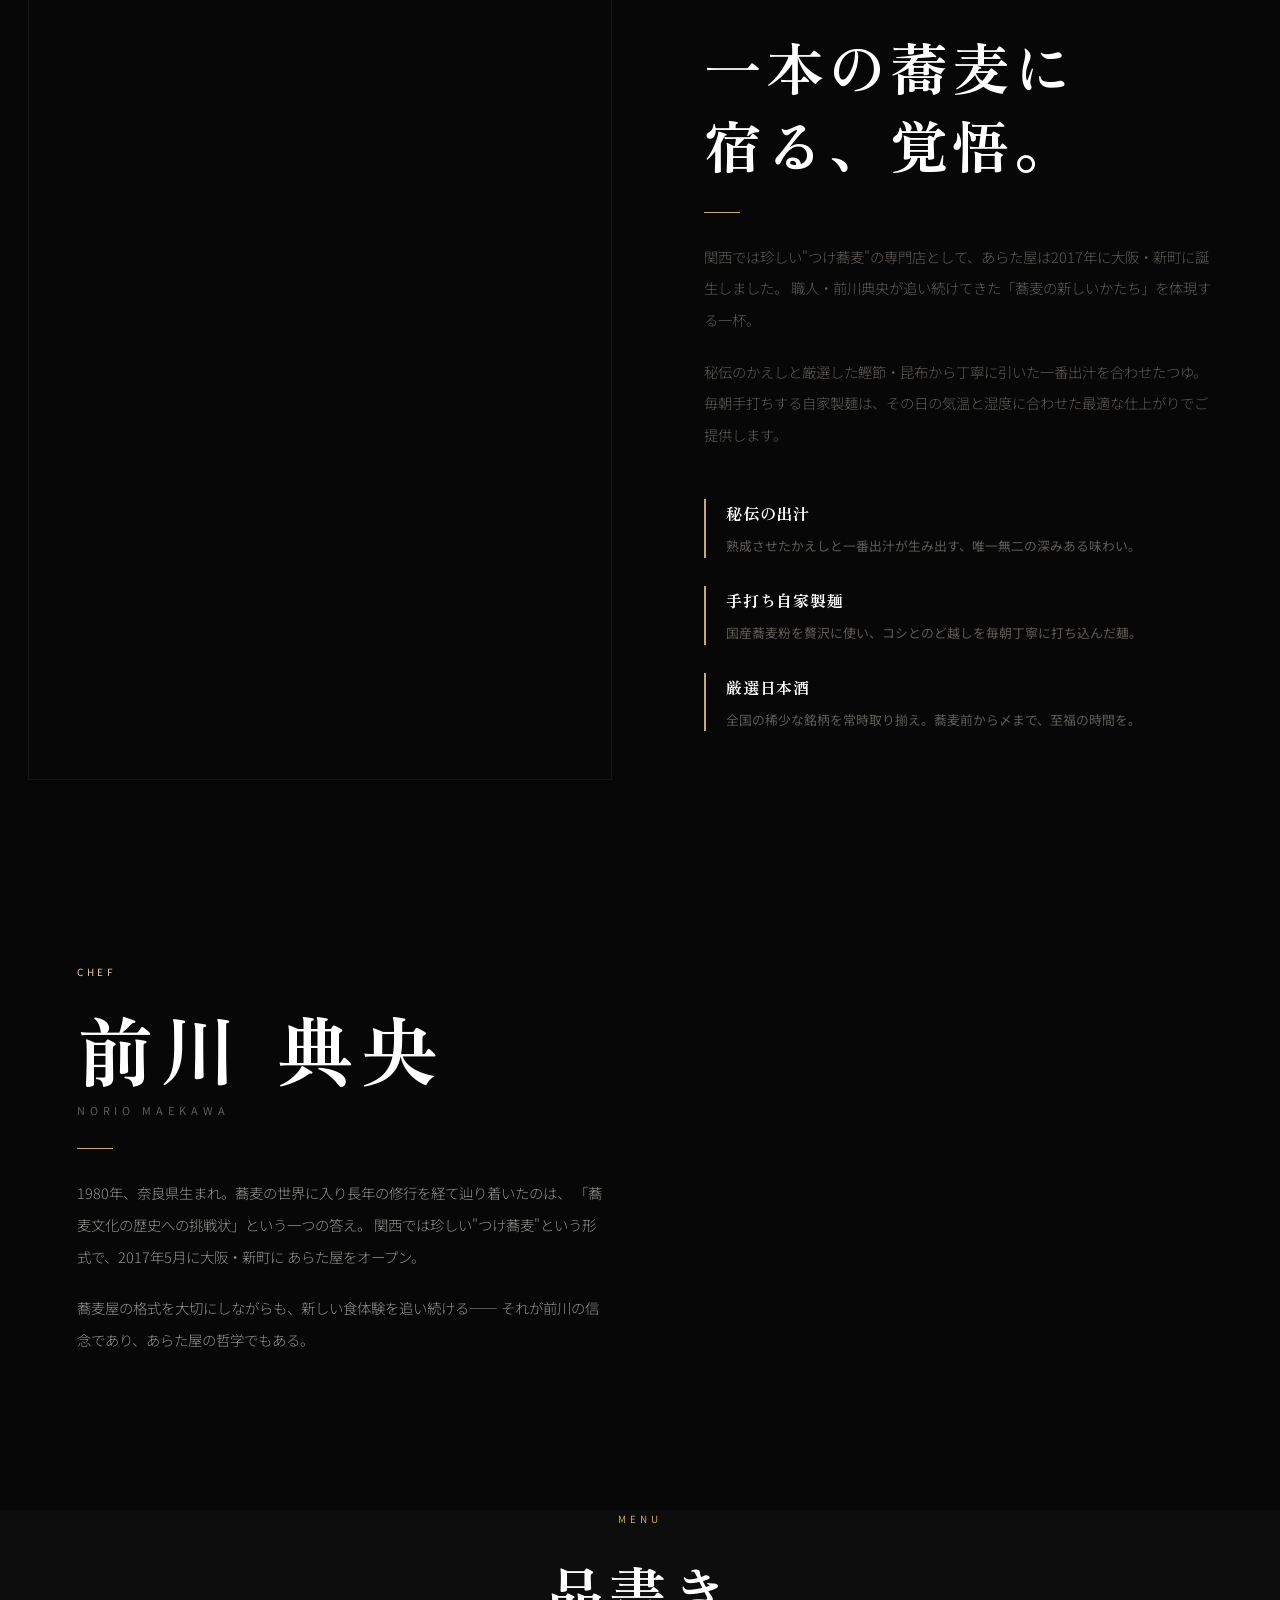
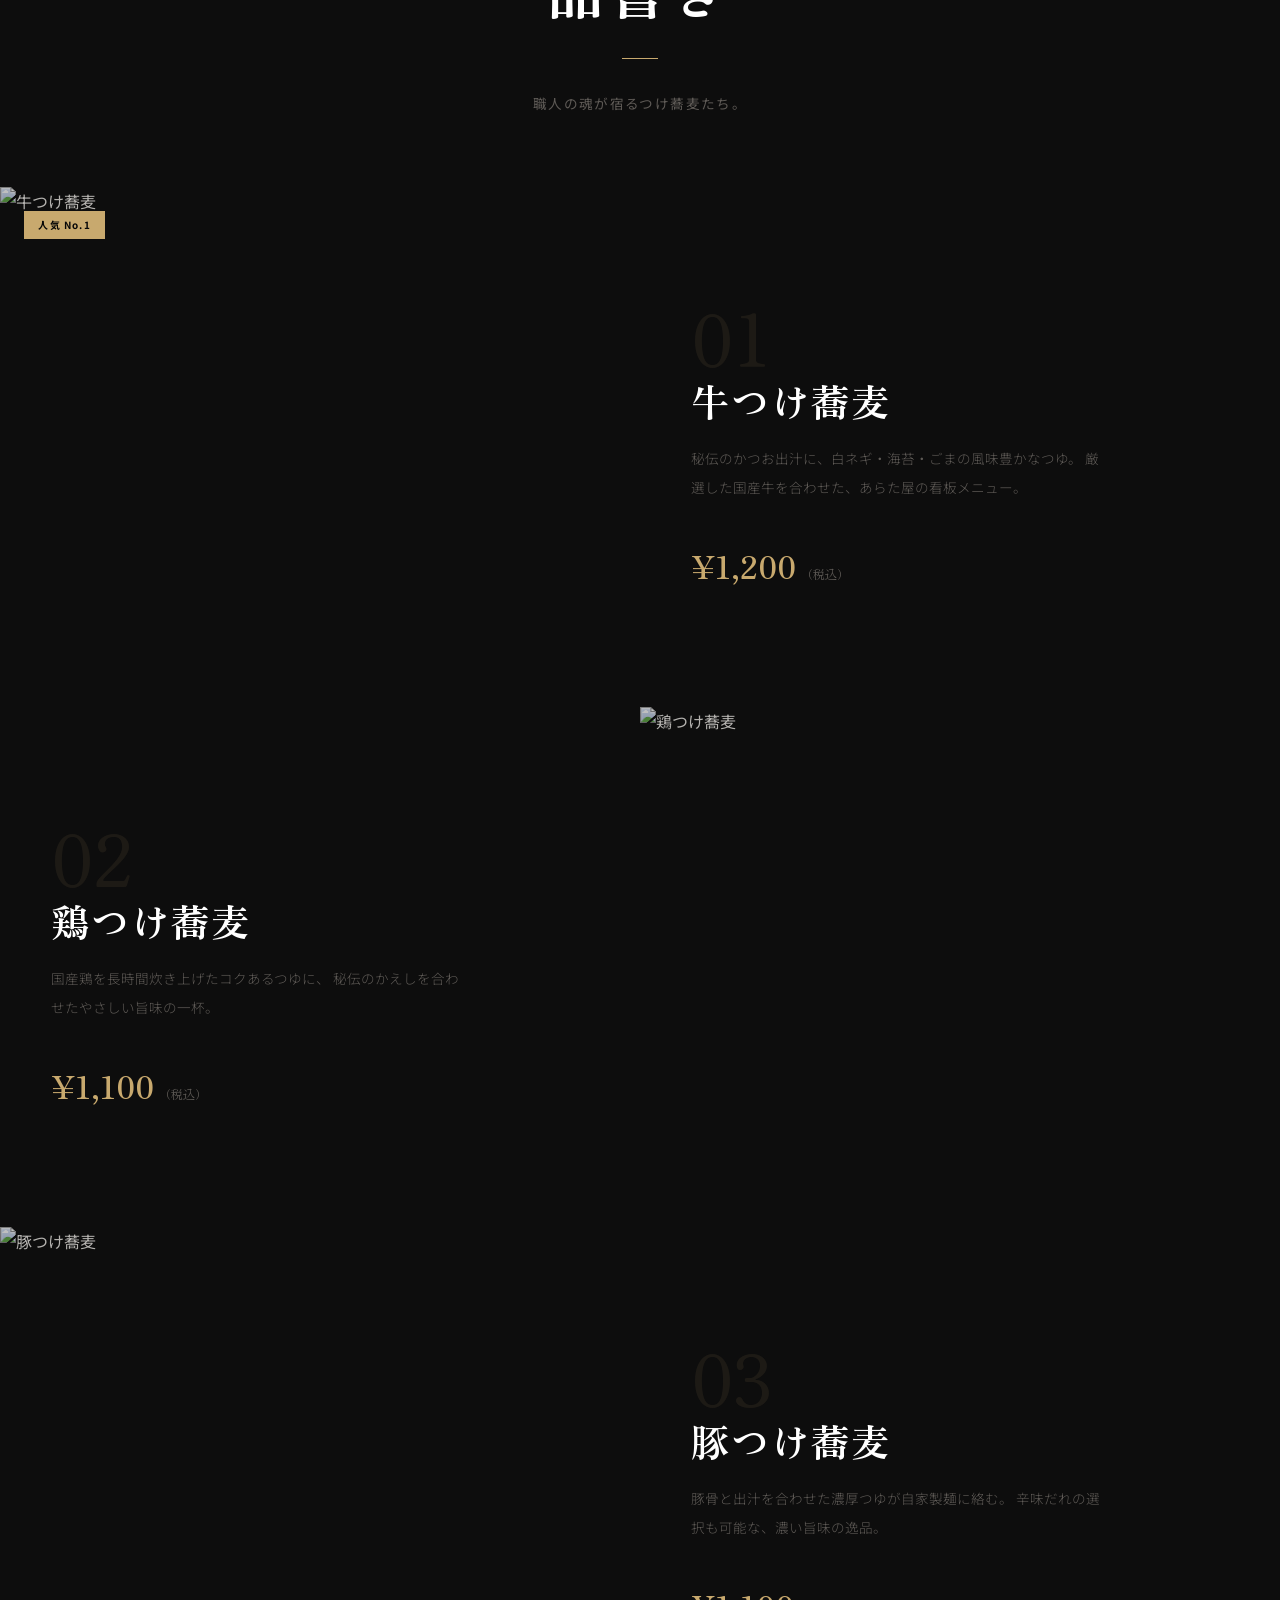
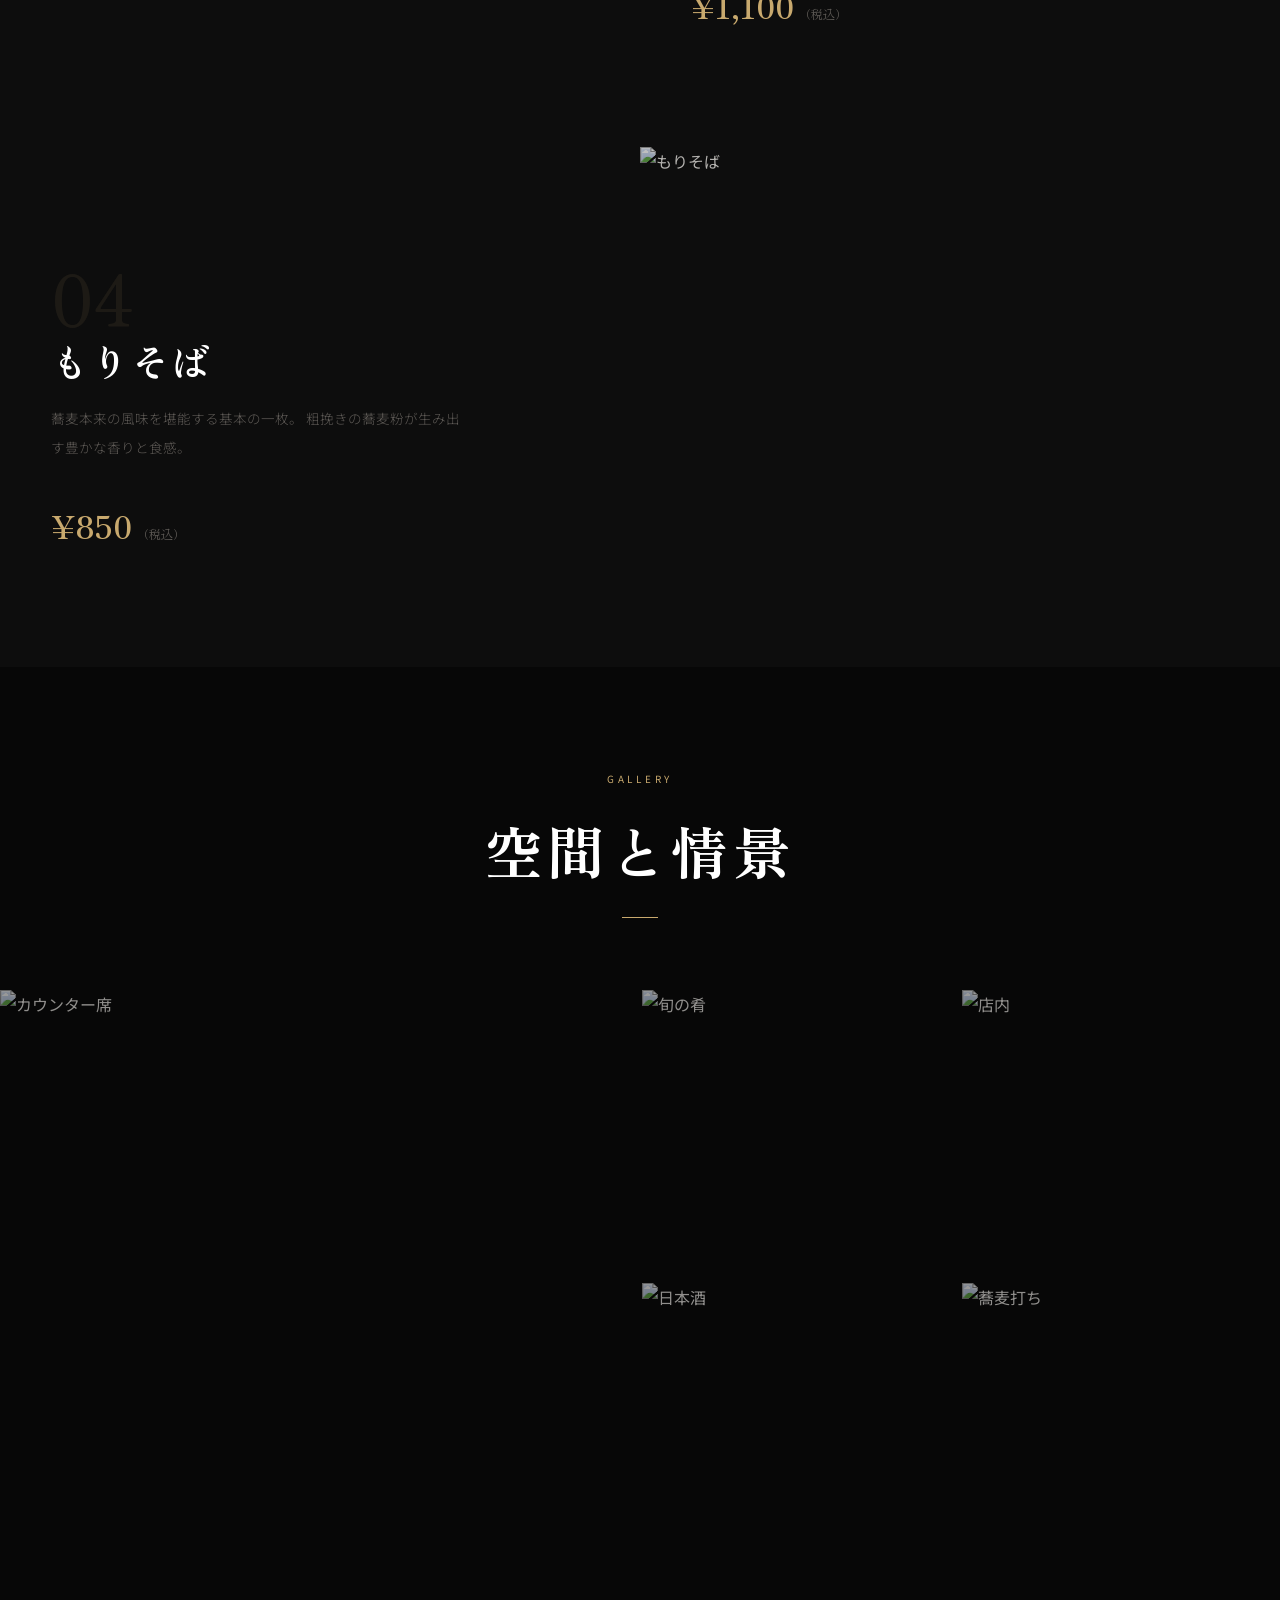
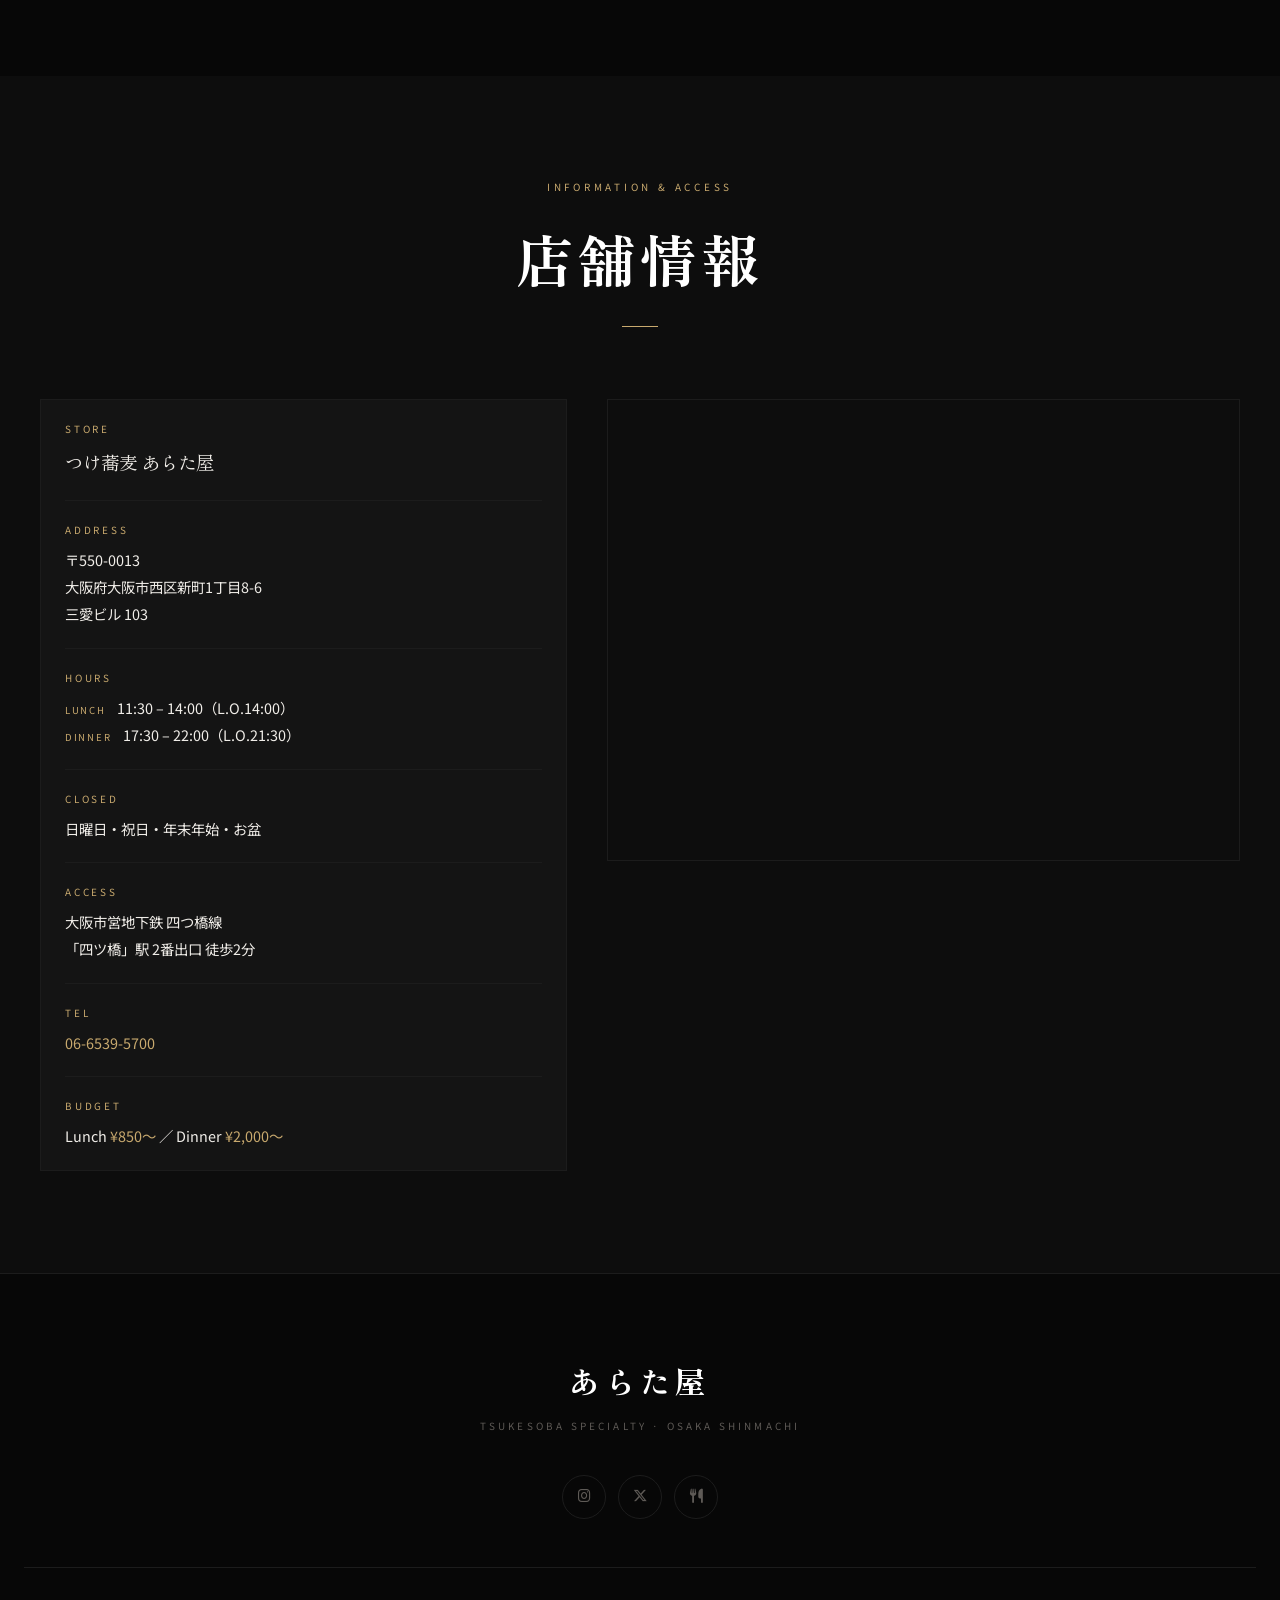
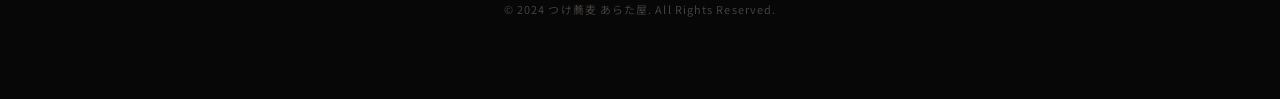
==== commit 551d60bc: "Redesign homepage to 100spoons.com-style cinematic layout - Rewrote layout with editorial alternatin" ====
--- a/index.html
+++ b/index.html
@@ -3,463 +3,369 @@
 <head>
   <meta charset="UTF-8">
   <meta name="viewport" content="width=device-width, initial-scale=1.0">
-  <title>阿らた屋 | つけそば専門店 - 大阪北区</title>
-  <meta name="description" content="大阪市北区のつけそば専門店「阿らた屋」。歴史ある秘伝のかえしをブレンドした出汁と、のど越しの良い自家製麺。日本酒と蕎麦の至福のひとときを。">
+  <title>つけ蕎麦 あらた屋 | 大阪・新町</title>
+  <meta name="description" content="大阪市西区新町のつけ蕎麦専門店「あらた屋」。秘伝の出汁と毎朝手打ちの自家製麺。蕎麦文化の新しいかたちへ。">
   <link rel="stylesheet" href="styles.css">
   <link rel="stylesheet" href="https://cdnjs.cloudflare.com/ajax/libs/font-awesome/6.5.1/css/all.min.css">
-  <script src="https://cdn.tailwindcss.com"></script>
-  <script>
-    tailwind.config = {
-      theme: {
-        extend: {
-          colors: {
-            dark: { 900: '#0a0a0a', 800: '#111111', 700: '#1a1a1a', 600: '#2a2a2a' },
-            accent: { DEFAULT: '#c8a96e', light: '#d4bc8a' }
-          }
-        }
-      }
-    }
-  </script>
 </head>
 <body>
 
   <!-- ============ Navigation ============ -->
-  <nav class="nav-glass fixed top-0 left-0 right-0 z-50">
-    <div class="max-w-7xl mx-auto px-6 lg:px-8">
-      <div class="flex items-center justify-between h-16 lg:h-20">
-        <!-- Logo -->
-        <a href="#" class="font-serif text-white text-lg tracking-[0.15em]" style="font-family: 'Zen Old Mincho', serif;">
-          阿らた屋
-        </a>
-        <!-- Desktop Nav -->
-        <div class="hidden md:flex items-center gap-8">
-          <a href="#about" class="nav-link">About</a>
-          <a href="#menu" class="nav-link">Menu</a>
-          <a href="#gallery" class="nav-link">Gallery</a>
-          <a href="#info" class="nav-link">Info</a>
-        </div>
-        <!-- Hamburger -->
-        <div class="hamburger" id="hamburger" onclick="toggleMenu()">
-          <span></span>
-          <span></span>
-          <span></span>
-        </div>
-      </div>
+  <nav class="nav-glass" id="nav">
+    <div class="nav-inner">
+      <a href="#" class="nav-logo">あらた屋</a>
+      <div class="nav-links">
+        <a href="#story"   class="nav-link">Story</a>
+        <a href="#chef"    class="nav-link">Chef</a>
+        <a href="#menu"    class="nav-link">Menu</a>
+        <a href="#gallery" class="nav-link">Gallery</a>
+        <a href="#access"  class="nav-link">Access</a>
+      </div>
+      <button class="hamburger" id="hamburger" onclick="toggleMenu()" aria-label="メニューを開く">
+        <span></span><span></span><span></span>
+      </button>
     </div>
   </nav>
 
   <!-- Mobile Menu -->
   <div class="mobile-menu" id="mobileMenu">
-    <a href="#about" onclick="toggleMenu()">About</a>
-    <a href="#menu" onclick="toggleMenu()">Menu</a>
+    <a href="#story"   onclick="toggleMenu()">Story</a>
+    <a href="#chef"    onclick="toggleMenu()">Chef</a>
+    <a href="#menu"    onclick="toggleMenu()">Menu</a>
     <a href="#gallery" onclick="toggleMenu()">Gallery</a>
-    <a href="#info" onclick="toggleMenu()">Info</a>
+    <a href="#access"  onclick="toggleMenu()">Access</a>
   </div>
 
-  <!-- ============ Hero Section ============ -->
-  <section class="hero-section">
+  <!-- ============ Hero ============ -->
+  <section class="hero">
     <div class="hero-bg"></div>
     <div class="hero-overlay"></div>
     <div class="hero-content">
-      <p class="hero-sub fade-up">つけそば専門店</p>
-      <h1 class="hero-logo-text fade-up stagger-1">阿らた屋</h1>
-      <p class="hero-tagline fade-up stagger-2">
-        一杯の蕎麦に、職人の魂を。<br>
-        秘伝の出汁と自家製麺が織りなす、至高のつけそば。
+      <p class="hero-eyebrow reveal">OSAKA · SHINMACHI · EST. 2017</p>
+      <h1 class="hero-title reveal d1">あらた屋</h1>
+      <p class="hero-en reveal d2">TSUKESOBA SPECIALTY</p>
+      <div class="hero-rule reveal d3"></div>
+      <p class="hero-tagline reveal d4">
+        秘伝の出汁と手打ち自家製麺。<br>蕎麦文化の新しい地平へ。
       </p>
-      <div class="mt-10 fade-up stagger-3">
-        <a href="#about" class="inline-block border border-accent/40 text-accent text-xs tracking-[0.2em] uppercase px-8 py-3 hover:bg-accent/10 transition-all duration-300">
-          Explore
-        </a>
-      </div>
-    </div>
-    <div class="hero-scroll-indicator">
+      <a href="#story" class="hero-cta reveal d5">
+        <span>Discover</span>
+        <svg width="14" height="14" viewBox="0 0 14 14" fill="none" aria-hidden="true">
+          <path d="M1 7h12M7 1l6 6-6 6" stroke="currentColor" stroke-width="1.4" stroke-linecap="round" stroke-linejoin="round"/>
+        </svg>
+      </a>
+    </div>
+    <div class="hero-scroll">
       <span>Scroll</span>
-      <div class="scroll-line"></div>
-    </div>
-  </section>
-
-  <!-- ============ About Section ============ -->
-  <section id="about" class="about-section py-24 lg:py-36">
-    <div class="max-w-7xl mx-auto px-6 lg:px-8">
-      <div class="grid lg:grid-cols-2 gap-16 lg:gap-24 items-center">
-        <!-- Image -->
-        <div class="fade-up">
-          <div class="about-image-wrapper aspect-[3/4]">
-            <img
-              src="https://images.unsplash.com/photo-1519984388953-d2406bc725e1?w=800&q=80"
-              alt="阿らた屋のつけそば"
-              class="w-full h-full object-cover"
-            >
-          </div>
-        </div>
-        <!-- Text -->
-        <div class="fade-up stagger-2">
-          <p class="section-label">About Us</p>
-          <h2 class="section-title">一本の蕎麦に<br>宿る、覚悟。</h2>
-          <div class="section-divider"></div>
-          <p class="about-text mt-6">
-            関西では珍しい"つけ蕎麦"の専門店として、私たちは一杯に全てを注ぎ込んでいます。
-            歴史ある秘伝のかえし「蕎麦屋とがくし」をブレンドした出汁は、
-            奥深い旨味と芳醇な香りが口の中に広がる、唯一無二の味わい。
-          </p>
-          <p class="about-text mt-4">
-            のど越しの良い自家製麺は、毎朝丁寧に打ち上げ、
-            その日の気温や湿度に合わせて最適な状態でご提供いたします。
-          </p>
-
-          <div class="mt-10 space-y-6">
-            <div class="about-feature fade-up stagger-3">
-              <h3 class="about-feature-title">秘伝の出汁</h3>
-              <p class="text-sm text-gray-500 leading-relaxed">
-                「蕎麦屋とがくし」の技法を受け継ぎ、長年熟成させた秘伝のかえしと、
-                厳選した鰹節・昆布から引いた一番出汁を合わせた至高のつゆ。
-              </p>
-            </div>
-            <div class="about-feature fade-up stagger-4">
-              <h3 class="about-feature-title">自家製麺</h3>
-              <p class="text-sm text-gray-500 leading-relaxed">
-                国産蕎麦粉を贅沢に使い、毎朝手打ちで仕上げる麺。
-                つけそばに最適なコシとのど越しを追求し続けています。
-              </p>
-            </div>
-            <div class="about-feature fade-up stagger-5">
-              <h3 class="about-feature-title">全国厳選の日本酒</h3>
-              <p class="text-sm text-gray-500 leading-relaxed">
-                全国から集めた稀少価値の高い日本酒を常時取り揃え。
-                蕎麦前の一杯から〆の蕎麦まで、至福のひとときを演出します。
-              </p>
-            </div>
-          </div>
-        </div>
-      </div>
-    </div>
-  </section>
-
-  <!-- ============ Divider Quote ============ -->
-  <section class="py-20 lg:py-28 bg-dark-800 text-center">
-    <div class="max-w-4xl mx-auto px-6">
-      <p class="fade-up" style="font-family: 'Zen Old Mincho', serif; font-size: clamp(1.2rem, 3vw, 2rem); color: #fff; letter-spacing: 0.1em; line-height: 2;">
+      <div class="hero-scroll-line"></div>
+    </div>
+  </section>
+
+  <!-- ============ Philosophy ============ -->
+  <section class="philosophy">
+    <div class="philosophy-inner reveal">
+      <span class="philosophy-deco">一杯</span>
+      <p class="philosophy-quote">
         日本酒片手に、様々な肴を愉しみ、<br>
         〆には蕎麦を手繰る。<br>
-        <span class="text-accent">それが、阿らた屋の流儀。</span>
+        <em>それが、あらた屋の流儀。</em>
       </p>
     </div>
   </section>
 
-  <!-- ============ Menu Section ============ -->
-  <section id="menu" class="menu-section py-24 lg:py-36">
-    <div class="max-w-7xl mx-auto px-6 lg:px-8">
-      <!-- Header -->
-      <div class="text-center mb-16 fade-up">
-        <p class="section-label">Menu</p>
-        <h2 class="section-title">品書き</h2>
-        <div class="section-divider-center"></div>
-        <p class="text-sm text-gray-500 mt-4 max-w-lg mx-auto">
-          こだわり抜いたつけそばのラインナップ。<br>
-          全ての蕎麦に、職人の想いが込められています。
-        </p>
-      </div>
-
-      <!-- Menu Grid -->
-      <div class="grid md:grid-cols-2 lg:grid-cols-3 gap-6">
-        <!-- Item 1 -->
-        <div class="menu-card fade-up stagger-1">
-          <div class="menu-card-image">
-            <img src="https://images.unsplash.com/photo-1569718212165-3a8278d5f624?w=600&q=80" alt="特製つけそば">
-            <div class="menu-card-overlay"></div>
-            <div class="menu-card-badge">人気No.1</div>
-          </div>
-          <div class="menu-card-body">
-            <h3 class="menu-card-name">特製つけそば</h3>
-            <p class="menu-card-desc">
-              秘伝のかえしと一番出汁を合わせた濃厚つけ汁。
-              チャーシュー、味玉、海苔を添えた看板メニュー。
+  <!-- ============ Story ============ -->
+  <section id="story" class="story">
+    <div class="story-grid">
+      <div class="story-image reveal-left">
+        <img
+          src="https://images.unsplash.com/photo-1519984388953-d2406bc725e1?w=1200&q=90"
+          alt="手打ち蕎麦"
+          loading="lazy"
+        >
+        <div class="story-image-frame"></div>
+      </div>
+      <div class="story-body reveal-right">
+        <p class="eyebrow">Our Story</p>
+        <h2 class="heading-xl">一本の蕎麦に<br>宿る、覚悟。</h2>
+        <div class="rule"></div>
+        <p class="body-text">
+          関西では珍しい"つけ蕎麦"の専門店として、あらた屋は2017年に大阪・新町に誕生しました。
+          職人・前川典央が追い続けてきた「蕎麦の新しいかたち」を体現する一杯。
+        </p>
+        <p class="body-text mt">
+          秘伝のかえしと厳選した鰹節・昆布から丁寧に引いた一番出汁を合わせたつゆ。
+          毎朝手打ちする自家製麺は、その日の気温と湿度に合わせた最適な仕上がりでご提供します。
+        </p>
+        <div class="pillars">
+          <div class="pillar reveal d2">
+            <h3>秘伝の出汁</h3>
+            <p>熟成させたかえしと一番出汁が生み出す、唯一無二の深みある味わい。</p>
+          </div>
+          <div class="pillar reveal d3">
+            <h3>手打ち自家製麺</h3>
+            <p>国産蕎麦粉を贅沢に使い、コシとのど越しを毎朝丁寧に打ち込んだ麺。</p>
+          </div>
+          <div class="pillar reveal d4">
+            <h3>厳選日本酒</h3>
+            <p>全国の稀少な銘柄を常時取り揃え。蕎麦前から〆まで、至福の時間を。</p>
+          </div>
+        </div>
+      </div>
+    </div>
+  </section>
+
+  <!-- ============ Chef ============ -->
+  <section id="chef" class="chef">
+    <div class="chef-bg"></div>
+    <div class="chef-overlay"></div>
+    <div class="chef-content reveal">
+      <p class="eyebrow light">Chef</p>
+      <h2 class="chef-name">前川 典央</h2>
+      <p class="chef-romanji">NORIO MAEKAWA</p>
+      <div class="rule"></div>
+      <p class="body-text muted">
+        1980年、奈良県生まれ。蕎麦の世界に入り長年の修行を経て辿り着いたのは、
+        「蕎麦文化の歴史への挑戦状」という一つの答え。
+        関西では珍しい"つけ蕎麦"という形式で、2017年5月に大阪・新町に
+        あらた屋をオープン。
+      </p>
+      <p class="body-text muted mt">
+        蕎麦屋の格式を大切にしながらも、新しい食体験を追い続ける——
+        それが前川の信念であり、あらた屋の哲学でもある。
+      </p>
+    </div>
+  </section>
+
+  <!-- ============ Menu ============ -->
+  <section id="menu" class="menu">
+    <div class="section-header reveal">
+      <p class="eyebrow">Menu</p>
+      <h2 class="heading-xl">品書き</h2>
+      <div class="rule center"></div>
+      <p class="section-sub">職人の魂が宿るつけ蕎麦たち。</p>
+    </div>
+
+    <!-- 01 牛つけ蕎麦 -->
+    <div class="meal reveal">
+      <div class="meal-image">
+        <img src="https://images.unsplash.com/photo-1569718212165-3a8278d5f624?w=1000&q=85" alt="牛つけ蕎麦" loading="lazy">
+        <span class="meal-badge">人気 No.1</span>
+      </div>
+      <div class="meal-text">
+        <span class="meal-num">01</span>
+        <h3 class="meal-name">牛つけ蕎麦</h3>
+        <p class="meal-desc">
+          秘伝のかつお出汁に、白ネギ・海苔・ごまの風味豊かなつゆ。
+          厳選した国産牛を合わせた、あらた屋の看板メニュー。
+        </p>
+        <p class="meal-price">¥1,200<span>（税込）</span></p>
+      </div>
+    </div>
+
+    <!-- 02 鶏つけ蕎麦 -->
+    <div class="meal meal--flip reveal">
+      <div class="meal-image">
+        <img src="https://images.unsplash.com/photo-1552611052-33e04de1b100?w=1000&q=85" alt="鶏つけ蕎麦" loading="lazy">
+      </div>
+      <div class="meal-text">
+        <span class="meal-num">02</span>
+        <h3 class="meal-name">鶏つけ蕎麦</h3>
+        <p class="meal-desc">
+          国産鶏を長時間炊き上げたコクあるつゆに、
+          秘伝のかえしを合わせたやさしい旨味の一杯。
+        </p>
+        <p class="meal-price">¥1,100<span>（税込）</span></p>
+      </div>
+    </div>
+
+    <!-- 03 豚つけ蕎麦 -->
+    <div class="meal reveal">
+      <div class="meal-image">
+        <img src="https://images.unsplash.com/photo-1555126634-323283e090fa?w=1000&q=85" alt="豚つけ蕎麦" loading="lazy">
+      </div>
+      <div class="meal-text">
+        <span class="meal-num">03</span>
+        <h3 class="meal-name">豚つけ蕎麦</h3>
+        <p class="meal-desc">
+          豚骨と出汁を合わせた濃厚つゆが自家製麺に絡む。
+          辛味だれの選択も可能な、濃い旨味の逸品。
+        </p>
+        <p class="meal-price">¥1,100<span>（税込）</span></p>
+      </div>
+    </div>
+
+    <!-- 04 もりそば -->
+    <div class="meal meal--flip reveal">
+      <div class="meal-image">
+        <img src="https://images.unsplash.com/photo-1551326844-4df70f78d0e9?w=1000&q=85" alt="もりそば" loading="lazy">
+      </div>
+      <div class="meal-text">
+        <span class="meal-num">04</span>
+        <h3 class="meal-name">もりそば</h3>
+        <p class="meal-desc">
+          蕎麦本来の風味を堪能する基本の一枚。
+          粗挽きの蕎麦粉が生み出す豊かな香りと食感。
+        </p>
+        <p class="meal-price">¥850<span>（税込）</span></p>
+      </div>
+    </div>
+
+  </section>
+
+  <!-- ============ Gallery ============ -->
+  <section id="gallery" class="gallery">
+    <div class="section-header reveal">
+      <p class="eyebrow">Gallery</p>
+      <h2 class="heading-xl">空間と情景</h2>
+      <div class="rule center"></div>
+    </div>
+    <div class="gallery-grid reveal d2">
+      <div class="g large">
+        <img src="https://images.unsplash.com/photo-1554502078-ef0fc409efce?w=1400&q=85" alt="カウンター席" loading="lazy">
+        <div class="g-over"><span>カウンター席</span></div>
+      </div>
+      <div class="g">
+        <img src="https://images.unsplash.com/photo-1540189549336-e6e99c3679fe?w=800&q=85" alt="旬の肴" loading="lazy">
+        <div class="g-over"><span>旬の肴</span></div>
+      </div>
+      <div class="g">
+        <img src="https://images.unsplash.com/photo-1514933651103-005eec06c04b?w=800&q=85" alt="店内" loading="lazy">
+        <div class="g-over"><span>落ち着いた空間</span></div>
+      </div>
+      <div class="g">
+        <img src="https://images.unsplash.com/photo-1553621042-f6e147245754?w=800&q=85" alt="日本酒" loading="lazy">
+        <div class="g-over"><span>厳選日本酒</span></div>
+      </div>
+      <div class="g">
+        <img src="https://images.unsplash.com/photo-1617196034796-73dfa7b1fd56?w=800&q=85" alt="蕎麦打ち" loading="lazy">
+        <div class="g-over"><span>手打ち蕎麦</span></div>
+      </div>
+    </div>
+  </section>
+
+  <!-- ============ Access ============ -->
+  <section id="access" class="access">
+    <div class="access-wrap">
+      <div class="section-header reveal">
+        <p class="eyebrow">Information &amp; Access</p>
+        <h2 class="heading-xl">店舗情報</h2>
+        <div class="rule center"></div>
+      </div>
+      <div class="access-grid">
+        <!-- Info Card -->
+        <div class="info-card reveal">
+          <div class="info-row">
+            <p class="info-label">Store</p>
+            <p class="info-val store-name">つけ蕎麦 あらた屋</p>
+          </div>
+          <div class="info-row">
+            <p class="info-label">Address</p>
+            <p class="info-val">
+              〒550-0013<br>
+              大阪府大阪市西区新町1丁目8-6<br>
+              三愛ビル 103
             </p>
-            <p class="menu-card-price">¥1,100<span>（税込）</span></p>
+          </div>
+          <div class="info-row">
+            <p class="info-label">Hours</p>
+            <div class="info-val">
+              <p><span class="time-tag">Lunch</span>11:30 – 14:00（L.O.14:00）</p>
+              <p><span class="time-tag">Dinner</span>17:30 – 22:00（L.O.21:30）</p>
+            </div>
+          </div>
+          <div class="info-row">
+            <p class="info-label">Closed</p>
+            <p class="info-val">日曜日・祝日・年末年始・お盆</p>
+          </div>
+          <div class="info-row">
+            <p class="info-label">Access</p>
+            <p class="info-val">
+              大阪市営地下鉄 四つ橋線<br>
+              「四ツ橋」駅 2番出口 徒歩2分
+            </p>
+          </div>
+          <div class="info-row">
+            <p class="info-label">TEL</p>
+            <p class="info-val">
+              <a href="tel:0665395700" class="tel-link">06-6539-5700</a>
+            </p>
+          </div>
+          <div class="info-row">
+            <p class="info-label">Budget</p>
+            <p class="info-val">
+              Lunch <span class="accent-text">¥850〜</span> ／
+              Dinner <span class="accent-text">¥2,000〜</span>
+            </p>
           </div>
         </div>
-
-        <!-- Item 2 -->
-        <div class="menu-card fade-up stagger-2">
-          <div class="menu-card-image">
-            <img src="https://images.unsplash.com/photo-1552611052-33e04de1b100?w=600&q=80" alt="鶏白湯つけそば">
-            <div class="menu-card-overlay"></div>
-          </div>
-          <div class="menu-card-body">
-            <h3 class="menu-card-name">鶏白湯つけそば</h3>
-            <p class="menu-card-desc">
-              国産鶏を長時間炊き上げた白湯スープに、
-              秘伝のかえしを合わせたクリーミーな一杯。
-            </p>
-            <p class="menu-card-price">¥1,200<span>（税込）</span></p>
-          </div>
+        <!-- Map -->
+        <div class="map-wrap reveal d2">
+          <iframe
+            src="https://maps.google.com/maps?q=大阪府大阪市西区新町1丁目8-6+三愛ビル&t=&z=17&ie=UTF8&iwloc=B&output=embed"
+            width="100%" height="100%"
+            style="border:0;display:block;min-height:460px;"
+            allowfullscreen="" loading="lazy"
+            referrerpolicy="no-referrer-when-downgrade"
+            title="あらた屋 地図">
+          </iframe>
         </div>
-
-        <!-- Item 3 -->
-        <div class="menu-card fade-up stagger-3">
-          <div class="menu-card-image">
-            <img src="https://images.unsplash.com/photo-1555126634-323283e090fa?w=600&q=80" alt="辛味つけそば">
-            <div class="menu-card-overlay"></div>
-          </div>
-          <div class="menu-card-body">
-            <h3 class="menu-card-name">辛味つけそば</h3>
-            <p class="menu-card-desc">
-              自家調合の辛味だれが食欲をそそる一杯。
-              痺れる山椒と唐辛子の絶妙なハーモニー。
-            </p>
-            <p class="menu-card-price">¥1,100<span>（税込）</span></p>
-          </div>
-        </div>
-
-        <!-- Item 4 -->
-        <div class="menu-card fade-up stagger-4">
-          <div class="menu-card-image">
-            <img src="https://images.unsplash.com/photo-1551326844-4df70f78d0e9?w=600&q=80" alt="もりそば">
-            <div class="menu-card-overlay"></div>
-          </div>
-          <div class="menu-card-body">
-            <h3 class="menu-card-name">もりそば</h3>
-            <p class="menu-card-desc">
-              蕎麦本来の風味を味わう基本の一枚。
-              粗挽きの蕎麦粉が生み出す豊かな香り。
-            </p>
-            <p class="menu-card-price">¥850<span>（税込）</span></p>
-          </div>
-        </div>
-
-        <!-- Item 5 -->
-        <div class="menu-card fade-up stagger-5">
-          <div class="menu-card-image">
-            <img src="https://images.unsplash.com/photo-1534422298391-e4f8c172dddb?w=600&q=80" alt="おでん盛り合わせ">
-            <div class="menu-card-overlay"></div>
-            <div class="menu-card-badge">おすすめ</div>
-          </div>
-          <div class="menu-card-body">
-            <h3 class="menu-card-name">おでん盛り合わせ</h3>
-            <p class="menu-card-desc">
-              出汁が染み込んだ絶品おでん。
-              日本酒との相性は言うまでもなく。
-            </p>
-            <p class="menu-card-price">¥800<span>（税込）</span></p>
-          </div>
-        </div>
-
-        <!-- Item 6 -->
-        <div class="menu-card fade-up stagger-6">
-          <div class="menu-card-image">
-            <img src="https://images.unsplash.com/photo-1547489432-cf93fa6c71ee?w=600&q=80" alt="本日の酒肴">
-            <div class="menu-card-overlay"></div>
-          </div>
-          <div class="menu-card-body">
-            <h3 class="menu-card-name">本日の酒肴</h3>
-            <p class="menu-card-desc">
-              毎日変わる旬の肴。通い詰めても飽きない、
-              日替わりの愉しみをご提供します。
-            </p>
-            <p class="menu-card-price">¥600〜<span>（税込）</span></p>
-          </div>
-        </div>
-      </div>
-    </div>
-  </section>
-
-  <!-- ============ Gallery Section ============ -->
-  <section id="gallery" class="gallery-section py-24 lg:py-36">
-    <div class="max-w-7xl mx-auto px-6 lg:px-8">
-      <!-- Header -->
-      <div class="text-center mb-16 fade-up">
-        <p class="section-label">Gallery</p>
-        <h2 class="section-title">空間と情景</h2>
-        <div class="section-divider-center"></div>
-      </div>
-
-      <!-- Gallery Grid -->
-      <div class="gallery-grid fade-up stagger-2">
-        <div class="gallery-item">
-          <img src="https://images.unsplash.com/photo-1554502078-ef0fc409efce?w=1000&q=80" alt="店内カウンター">
-          <div class="gallery-item-overlay">
-            <span class="gallery-item-caption">カウンター席</span>
-          </div>
-        </div>
-        <div class="gallery-item">
-          <img src="https://images.unsplash.com/photo-1540189549336-e6e99c3679fe?w=600&q=80" alt="料理">
-          <div class="gallery-item-overlay">
-            <span class="gallery-item-caption">旬の肴</span>
-          </div>
-        </div>
-        <div class="gallery-item">
-          <img src="https://images.unsplash.com/photo-1514933651103-005eec06c04b?w=600&q=80" alt="店内雰囲気">
-          <div class="gallery-item-overlay">
-            <span class="gallery-item-caption">落ち着いた空間</span>
-          </div>
-        </div>
-        <div class="gallery-item">
-          <img src="https://images.unsplash.com/photo-1553621042-f6e147245754?w=600&q=80" alt="日本酒">
-          <div class="gallery-item-overlay">
-            <span class="gallery-item-caption">厳選日本酒</span>
-          </div>
-        </div>
-        <div class="gallery-item">
-          <img src="https://images.unsplash.com/photo-1617196034796-73dfa7b1fd56?w=600&q=80" alt="蕎麦打ち">
-          <div class="gallery-item-overlay">
-            <span class="gallery-item-caption">手打ち蕎麦</span>
-          </div>
-        </div>
-      </div>
-    </div>
-  </section>
-
-  <!-- ============ Info / Access Section ============ -->
-  <section id="info" class="info-section py-24 lg:py-36">
-    <div class="max-w-7xl mx-auto px-6 lg:px-8">
-      <!-- Header -->
-      <div class="text-center mb-16 fade-up">
-        <p class="section-label">Information</p>
-        <h2 class="section-title">店舗情報</h2>
-        <div class="section-divider-center"></div>
-      </div>
-
-      <div class="grid lg:grid-cols-2 gap-8">
-        <!-- Info Card -->
-        <div class="info-card fade-up">
-          <div class="space-y-8">
-            <div>
-              <p class="info-label">Store Name</p>
-              <p class="info-value" style="font-family: 'Zen Old Mincho', serif; font-size: 1.3rem;">つけそば専門店 阿らた屋</p>
-            </div>
-            <div>
-              <p class="info-label">Address</p>
-              <p class="info-value">
-                〒530-0028<br>
-                大阪府大阪市北区万歳町3-41<br>
-                城についてビル 1F
-              </p>
-            </div>
-            <div>
-              <p class="info-label">Hours</p>
-              <div class="info-value space-y-1">
-                <p><span class="text-accent text-xs mr-3">Lunch</span>11:30 - 14:00（L.O. 13:30）</p>
-                <p><span class="text-accent text-xs mr-3">Dinner</span>17:30 - 23:00（L.O. 22:30）</p>
-              </div>
-            </div>
-            <div>
-              <p class="info-label">Closed</p>
-              <p class="info-value">日曜日・祝日</p>
-            </div>
-            <div>
-              <p class="info-label">Access</p>
-              <p class="info-value">
-                大阪メトロ 堺筋線「扇町」駅 徒歩3分<br>
-                JR環状線「天満」駅 徒歩5分
-              </p>
-            </div>
-            <div>
-              <p class="info-label">TEL</p>
-              <p class="info-value">
-                <a href="tel:06-0000-0000" class="text-accent hover:text-accent-light transition-colors">06-XXXX-XXXX</a>
-              </p>
-            </div>
-          </div>
-        </div>
-
-        <!-- Map -->
-        <div class="fade-up stagger-2">
-          <div class="map-container h-full min-h-[400px]">
-            <iframe
-              src="https://www.google.com/maps/embed?pb=!1m18!1m12!1m3!1d3280.271095786882!2d135.5107!3d34.7052!2m3!1f0!2f0!3f0!3m2!1i1024!2i768!4f13.1!3m3!1m2!1s0x0%3A0x0!2z5aSn6Ziq5biC5YyX5Yy6!5e0!3m2!1sja!2sjp!4v1700000000000!5m2!1sja!2sjp"
-              width="100%"
-              height="100%"
-              style="border:0; min-height: 400px;"
-              allowfullscreen=""
-              loading="lazy"
-              referrerpolicy="no-referrer-when-downgrade">
-            </iframe>
-          </div>
-        </div>
       </div>
     </div>
   </section>
 
   <!-- ============ Footer ============ -->
-  <footer class="footer py-16">
-    <div class="max-w-7xl mx-auto px-6 lg:px-8">
-      <div class="flex flex-col items-center text-center">
-        <!-- Logo -->
-        <p class="footer-logo">阿らた屋</p>
-        <p class="text-xs text-gray-500 mt-2 tracking-[0.2em]">TSUKESOBA SPECIALTY</p>
-
-        <!-- Social -->
-        <div class="flex gap-4 mt-8">
-          <a href="#" class="social-link" aria-label="Instagram">
-            <i class="fab fa-instagram"></i>
-          </a>
-          <a href="#" class="social-link" aria-label="X (Twitter)">
-            <i class="fab fa-x-twitter"></i>
-          </a>
-          <a href="#" class="social-link" aria-label="食べログ">
-            <i class="fas fa-utensils"></i>
-          </a>
-        </div>
-
-        <!-- Copyright -->
-        <div class="mt-12 pt-8 border-t border-dark-600 w-full text-center">
-          <p class="text-xs text-gray-600 tracking-widest">
-            &copy; 2024 阿らた屋 All Rights Reserved.
-          </p>
-        </div>
+  <footer class="footer">
+    <div class="footer-inner">
+      <p class="footer-logo">あらた屋</p>
+      <p class="footer-sub">TSUKESOBA SPECIALTY · OSAKA SHINMACHI</p>
+      <div class="footer-social">
+        <a href="#" class="social-btn" aria-label="Instagram">
+          <i class="fab fa-instagram"></i>
+        </a>
+        <a href="#" class="social-btn" aria-label="X (Twitter)">
+          <i class="fab fa-x-twitter"></i>
+        </a>
+        <a href="https://hitosara.com/0006092125/" target="_blank" rel="noopener noreferrer" class="social-btn" aria-label="ヒトサラ">
+          <i class="fas fa-utensils"></i>
+        </a>
+      </div>
+      <div class="footer-bottom">
+        <p>&copy; 2024 つけ蕎麦 あらた屋. All Rights Reserved.</p>
       </div>
     </div>
   </footer>
 
   <!-- ============ Scripts ============ -->
   <script>
-    // --- Mobile Menu Toggle ---
+    // Mobile menu
     function toggleMenu() {
-      document.getElementById('hamburger').classList.toggle('active');
-      document.getElementById('mobileMenu').classList.toggle('active');
-      document.body.style.overflow = document.getElementById('mobileMenu').classList.contains('active') ? 'hidden' : '';
+      const h = document.getElementById('hamburger');
+      const m = document.getElementById('mobileMenu');
+      h.classList.toggle('active');
+      m.classList.toggle('active');
+      document.body.style.overflow = m.classList.contains('active') ? 'hidden' : '';
     }
 
-    // --- Navbar Scroll Effect ---
+    // Nav scroll
     window.addEventListener('scroll', () => {
-      const nav = document.querySelector('.nav-glass');
-      if (window.scrollY > 50) {
-        nav.classList.add('scrolled');
-      } else {
-        nav.classList.remove('scrolled');
-      }
-    });
-
-    // --- Intersection Observer for Animations ---
-    const observerOptions = {
-      threshold: 0.1,
-      rootMargin: '0px 0px -50px 0px'
-    };
-
-    const observer = new IntersectionObserver((entries) => {
-      entries.forEach(entry => {
-        if (entry.isIntersecting) {
-          entry.target.classList.add('visible');
-        }
-      });
-    }, observerOptions);
-
-    document.querySelectorAll('.fade-up, .fade-in').forEach(el => {
-      observer.observe(el);
-    });
-
-    // --- Smooth Scroll for Anchor Links ---
-    document.querySelectorAll('a[href^="#"]').forEach(anchor => {
-      anchor.addEventListener('click', function(e) {
+      document.getElementById('nav').classList.toggle('scrolled', window.scrollY > 50);
+    }, { passive: true });
+
+    // Reveal on scroll
+    const io = new IntersectionObserver((entries) => {
+      entries.forEach(e => { if (e.isIntersecting) { e.target.classList.add('visible'); io.unobserve(e.target); } });
+    }, { threshold: 0.1, rootMargin: '0px 0px -60px 0px' });
+
+    document.querySelectorAll('.reveal, .reveal-left, .reveal-right').forEach(el => io.observe(el));
+
+    // Smooth scroll
+    document.querySelectorAll('a[href^="#"]').forEach(a => {
+      a.addEventListener('click', e => {
         e.preventDefault();
-        const target = document.querySelector(this.getAttribute('href'));
-        if (target) {
-          target.scrollIntoView({ behavior: 'smooth', block: 'start' });
-        }
+        const t = document.querySelector(a.getAttribute('href'));
+        if (t) t.scrollIntoView({ behavior: 'smooth', block: 'start' });
       });
     });
   </script>
-
 </body>
 </html>
--- a/styles.css
+++ b/styles.css
@@ -1,609 +1,554 @@
-/* ============================================
-   阿らた屋 - Arataya Tsukesoba Restaurant
-   Custom Styles
-   ============================================ */
-
-@import url('https://fonts.googleapis.com/css2?family=Noto+Serif+JP:wght@400;500;600;700;900&family=Noto+Sans+JP:wght@300;400;500;700&family=Zen+Old+Mincho:wght@400;700;900&display=swap');
-
-/* --- Base & Reset --- */
-*, *::before, *::after {
-  margin: 0;
-  padding: 0;
-  box-sizing: border-box;
-}
-
+/* ============================================================
+   つけ蕎麦 あらた屋 — Cinematic Restaurant Site
+   Inspired by 100spoons.com editorial aesthetic
+   ============================================================ */
+
+@import url('https://fonts.googleapis.com/css2?family=Noto+Serif+JP:wght@400;500;700;900&family=Noto+Sans+JP:wght@300;400;500&family=Zen+Old+Mincho:wght@400;700;900&display=swap');
+
+/* ---- Variables ---- */
 :root {
-  --color-bg: #0a0a0a;
-  --color-bg-secondary: #111111;
-  --color-bg-card: #1a1a1a;
-  --color-text: #e8e8e8;
-  --color-text-muted: #888888;
-  --color-accent: #c8a96e;
-  --color-accent-light: #d4bc8a;
-  --color-border: #2a2a2a;
-  --font-serif: 'Zen Old Mincho', 'Noto Serif JP', serif;
-  --font-sans: 'Noto Sans JP', sans-serif;
-}
-
-html {
-  scroll-behavior: smooth;
-  font-size: 16px;
-}
+  --bg:        #070707;
+  --bg-2:      #0d0d0d;
+  --bg-card:   #141414;
+  --text:      #f0ede8;
+  --muted:     #5e5a56;
+  --accent:    #c8a96e;
+  --accent-lt: #e0cfa0;
+  --border:    #1c1c1c;
+  --serif:     'Zen Old Mincho', 'Noto Serif JP', serif;
+  --sans:      'Noto Sans JP', sans-serif;
+}
+
+/* ---- Reset ---- */
+*, *::before, *::after { margin: 0; padding: 0; box-sizing: border-box; }
+
+html { scroll-behavior: smooth; font-size: 16px; }
 
 body {
-  background-color: var(--color-bg);
-  color: var(--color-text);
-  font-family: var(--font-sans);
+  background: var(--bg);
+  color: var(--text);
+  font-family: var(--sans);
   line-height: 1.8;
   overflow-x: hidden;
   -webkit-font-smoothing: antialiased;
 }
 
-/* --- Scrollbar --- */
-::-webkit-scrollbar {
-  width: 6px;
-}
-::-webkit-scrollbar-track {
-  background: var(--color-bg);
-}
-::-webkit-scrollbar-thumb {
-  background: var(--color-accent);
-  border-radius: 3px;
-}
-
-/* --- Navigation --- */
+img { display: block; max-width: 100%; }
+a  { text-decoration: none; color: inherit; }
+
+::-webkit-scrollbar { width: 4px; }
+::-webkit-scrollbar-track { background: var(--bg); }
+::-webkit-scrollbar-thumb { background: var(--accent); border-radius: 2px; }
+
+/* ================================================================
+   NAVIGATION
+   ================================================================ */
 .nav-glass {
-  background: rgba(10, 10, 10, 0.8);
-  backdrop-filter: blur(20px);
-  -webkit-backdrop-filter: blur(20px);
-  border-bottom: 1px solid rgba(200, 169, 110, 0.1);
-  transition: all 0.4s ease;
-}
-
+  position: fixed; top: 0; left: 0; right: 0; z-index: 50;
+  background: rgba(7,7,7,0.65);
+  backdrop-filter: blur(24px);
+  -webkit-backdrop-filter: blur(24px);
+  border-bottom: 1px solid rgba(200,169,110,0.07);
+  transition: background 0.4s, border-color 0.4s;
+}
 .nav-glass.scrolled {
-  background: rgba(10, 10, 10, 0.95);
-  border-bottom: 1px solid rgba(200, 169, 110, 0.2);
-}
-
+  background: rgba(7,7,7,0.97);
+  border-bottom-color: rgba(200,169,110,0.16);
+}
+.nav-inner {
+  max-width: 1400px; margin: 0 auto;
+  padding: 0 2.5rem;
+  display: flex; align-items: center; justify-content: space-between;
+  height: 68px;
+}
+.nav-logo {
+  font-family: var(--serif);
+  font-size: 1.25rem; font-weight: 900;
+  letter-spacing: 0.2em; color: #fff;
+}
+.nav-links { display: flex; gap: 2.5rem; }
 .nav-link {
+  font-size: 0.7rem; letter-spacing: 0.2em;
+  text-transform: uppercase; color: var(--muted);
+  transition: color 0.3s;
   position: relative;
-  color: var(--color-text-muted);
-  transition: color 0.3s ease;
-  font-size: 0.8rem;
-  letter-spacing: 0.15em;
-  text-transform: uppercase;
-}
-
+}
 .nav-link::after {
   content: '';
-  position: absolute;
-  bottom: -4px;
-  left: 0;
-  width: 0;
-  height: 1px;
-  background: var(--color-accent);
-  transition: width 0.3s ease;
-}
-
-.nav-link:hover {
-  color: var(--color-accent);
-}
-
-.nav-link:hover::after {
-  width: 100%;
-}
-
-/* --- Hero Section --- */
-.hero-section {
-  position: relative;
-  height: 100vh;
-  min-height: 700px;
+  position: absolute; bottom: -3px; left: 0;
+  width: 0; height: 1px; background: var(--accent);
+  transition: width 0.3s;
+}
+.nav-link:hover { color: var(--accent); }
+.nav-link:hover::after { width: 100%; }
+
+/* Hamburger */
+.hamburger {
+  display: none; flex-direction: column; gap: 6px;
+  background: none; border: none; cursor: pointer; z-index: 110;
+}
+.hamburger span {
+  display: block; width: 24px; height: 1px;
+  background: #fff; transition: all 0.3s;
+}
+.hamburger.active span:nth-child(1) { transform: rotate(45deg) translate(5px, 5px); }
+.hamburger.active span:nth-child(2) { opacity: 0; }
+.hamburger.active span:nth-child(3) { transform: rotate(-45deg) translate(5px, -5px); }
+@media (max-width: 768px) { .hamburger { display: flex; } .nav-links { display: none; } }
+
+/* Mobile Menu */
+.mobile-menu {
+  position: fixed; inset: 0; background: rgba(7,7,7,0.99);
+  z-index: 100;
+  display: flex; flex-direction: column;
+  align-items: center; justify-content: center; gap: 2.5rem;
+  opacity: 0; pointer-events: none; transition: opacity 0.4s;
+}
+.mobile-menu.active { opacity: 1; pointer-events: all; }
+.mobile-menu a {
+  font-family: var(--serif);
+  font-size: 1.7rem; letter-spacing: 0.15em; color: #fff;
+  transition: color 0.3s;
+}
+.mobile-menu a:hover { color: var(--accent); }
+
+/* ================================================================
+   HERO
+   ================================================================ */
+.hero {
+  position: relative; height: 100vh; min-height: 680px;
+  overflow: hidden; display: flex; align-items: center; justify-content: center;
+}
+.hero-bg {
+  position: absolute; inset: 0;
+  background-image: url('https://images.unsplash.com/photo-1617196034796-73dfa7b1fd56?w=1920&q=85');
+  background-size: cover; background-position: center;
+  filter: brightness(0.22) saturate(0.6);
+  transform: scale(1.06);
+  animation: heroZoom 24s ease-in-out infinite alternate;
+}
+@keyframes heroZoom {
+  from { transform: scale(1.06); }
+  to   { transform: scale(1.18); }
+}
+.hero-overlay {
+  position: absolute; inset: 0;
+  background: linear-gradient(
+    170deg,
+    rgba(7,7,7,0.55) 0%,
+    rgba(7,7,7,0.08) 45%,
+    rgba(7,7,7,0.88) 100%
+  );
+}
+.hero-content {
+  position: relative; z-index: 10;
+  display: flex; flex-direction: column;
+  align-items: center; text-align: center;
+  padding: 0 1.5rem;
+}
+.hero-eyebrow {
+  font-size: 0.62rem; letter-spacing: 0.45em;
+  text-transform: uppercase; color: var(--accent);
+  margin-bottom: 1.75rem;
+}
+.hero-title {
+  font-family: var(--serif);
+  font-size: clamp(4.5rem, 13vw, 10rem);
+  font-weight: 900; letter-spacing: 0.12em;
+  color: #fff; line-height: 1.05;
+  text-shadow: 0 0 100px rgba(200,169,110,0.18);
+}
+.hero-en {
+  font-size: 0.68rem; letter-spacing: 0.45em;
+  text-transform: uppercase; color: var(--muted);
+  margin-top: 1rem;
+}
+.hero-rule {
+  width: 40px; height: 1px;
+  background: var(--accent); opacity: 0.6;
+  margin: 2rem auto;
+}
+.hero-tagline {
+  font-size: clamp(0.75rem, 1.3vw, 1rem);
+  color: rgba(240,237,232,0.55);
+  letter-spacing: 0.18em; line-height: 2.4;
+  max-width: 480px;
+}
+.hero-cta {
+  display: inline-flex; align-items: center; gap: 0.75rem;
+  margin-top: 2.75rem;
+  border: 1px solid rgba(200,169,110,0.3);
+  color: var(--accent);
+  font-size: 0.68rem; letter-spacing: 0.28em;
+  text-transform: uppercase; padding: 0.9rem 2.25rem;
+  transition: background 0.3s, border-color 0.3s;
+}
+.hero-cta:hover { background: rgba(200,169,110,0.1); border-color: var(--accent); }
+.hero-scroll {
+  position: absolute; bottom: 2.5rem; left: 50%;
+  transform: translateX(-50%);
+  display: flex; flex-direction: column; align-items: center; gap: 0.6rem;
+  color: var(--muted); font-size: 0.6rem; letter-spacing: 0.3em;
+  animation: fadeUp 1.6s ease 1.2s both;
+}
+.hero-scroll-line {
+  width: 1px; height: 44px;
+  background: linear-gradient(to bottom, var(--accent), transparent);
+  animation: scrollPulse 2.2s ease-in-out infinite;
+}
+@keyframes scrollPulse { 0%,100%{opacity:1} 50%{opacity:0.15} }
+@keyframes fadeUp {
+  from { opacity:0; transform: translateX(-50%) translateY(18px); }
+  to   { opacity:1; transform: translateX(-50%) translateY(0); }
+}
+
+/* ================================================================
+   PHILOSOPHY
+   ================================================================ */
+.philosophy {
+  background: var(--bg-2);
+  padding: clamp(5rem, 10vw, 9rem) 1.5rem;
+  text-align: center;
   overflow: hidden;
 }
-
-.hero-bg {
-  position: absolute;
-  inset: 0;
-  background-image: url('https://images.unsplash.com/photo-1617196034796-73dfa7b1fd56?w=1920&q=80');
-  background-size: cover;
-  background-position: center;
-  filter: brightness(0.3) saturate(0.8);
-  transform: scale(1.05);
-  animation: heroZoom 20s ease-in-out infinite alternate;
-}
-
-@keyframes heroZoom {
-  from { transform: scale(1.05); }
-  to { transform: scale(1.15); }
-}
-
-.hero-overlay {
-  position: absolute;
-  inset: 0;
+.philosophy-inner { position: relative; }
+.philosophy-deco {
+  display: block;
+  font-family: var(--serif);
+  font-size: clamp(4rem, 10vw, 8rem);
+  color: rgba(200,169,110,0.07);
+  letter-spacing: 0.15em;
+  line-height: 1; margin-bottom: 1.5rem;
+  user-select: none;
+}
+.philosophy-quote {
+  font-family: var(--serif);
+  font-size: clamp(1.1rem, 2.5vw, 1.75rem);
+  letter-spacing: 0.13em; line-height: 2.4; color: var(--text);
+}
+.philosophy-quote em {
+  font-style: normal; color: var(--accent);
+}
+
+/* ================================================================
+   STORY
+   ================================================================ */
+.story { background: var(--bg); overflow: hidden; }
+.story-grid {
+  display: grid; grid-template-columns: 1fr 1fr;
+  min-height: 85vh;
+}
+@media (max-width: 900px) { .story-grid { grid-template-columns: 1fr; } }
+
+.story-image { position: relative; overflow: hidden; min-height: 500px; }
+.story-image img {
+  width: 100%; height: 100%; object-fit: cover;
+  filter: brightness(0.72) saturate(0.8);
+  transition: transform 1s ease, filter 0.7s ease;
+}
+.story-image:hover img { transform: scale(1.05); filter: brightness(0.82) saturate(1); }
+.story-image-frame {
+  position: absolute; inset: 1.75rem;
+  border: 1px solid rgba(200,169,110,0.09);
+  pointer-events: none;
+}
+.story-body {
+  padding: clamp(3rem, 6vw, 7rem) clamp(2rem, 5vw, 5rem);
+  display: flex; flex-direction: column; justify-content: center;
+  background: var(--bg);
+}
+
+/* ================================================================
+   CHEF
+   ================================================================ */
+.chef {
+  position: relative; min-height: 78vh;
+  display: flex; align-items: center; overflow: hidden;
+}
+.chef-bg {
+  position: absolute; inset: 0;
+  background-image: url('https://images.unsplash.com/photo-1414235077428-338989a2e8c0?w=1920&q=85');
+  background-size: cover; background-position: center;
+  filter: brightness(0.18) saturate(0.5);
+  transform: scale(1.04);
+  transition: transform 0.9s ease;
+}
+.chef:hover .chef-bg { transform: scale(1.07); }
+.chef-overlay {
+  position: absolute; inset: 0;
   background: linear-gradient(
-    to bottom,
-    rgba(10, 10, 10, 0.4) 0%,
-    rgba(10, 10, 10, 0.2) 50%,
-    rgba(10, 10, 10, 0.9) 100%
+    to right,
+    rgba(7,7,7,0.93) 0%,
+    rgba(7,7,7,0.6)  55%,
+    rgba(7,7,7,0.15) 100%
   );
 }
-
-.hero-content {
-  position: relative;
-  z-index: 10;
-  display: flex;
-  flex-direction: column;
-  align-items: center;
-  justify-content: center;
-  height: 100%;
-  text-align: center;
-  padding: 0 1.5rem;
-}
-
-.hero-logo-text {
-  font-family: var(--font-serif);
-  font-weight: 900;
-  font-size: clamp(3rem, 8vw, 7rem);
-  letter-spacing: 0.15em;
-  color: #fff;
-  text-shadow: 0 0 60px rgba(200, 169, 110, 0.3);
-  line-height: 1.2;
-}
-
-.hero-sub {
-  font-family: var(--font-serif);
-  font-size: clamp(0.9rem, 2vw, 1.3rem);
-  color: var(--color-accent);
-  letter-spacing: 0.3em;
-  margin-top: 1rem;
-  font-weight: 400;
-}
-
-.hero-tagline {
-  font-family: var(--font-sans);
-  font-size: clamp(0.75rem, 1.2vw, 0.95rem);
-  color: var(--color-text-muted);
-  letter-spacing: 0.2em;
-  margin-top: 2rem;
-  max-width: 600px;
-}
-
-.hero-scroll-indicator {
-  position: absolute;
-  bottom: 2.5rem;
-  left: 50%;
-  transform: translateX(-50%);
-  display: flex;
-  flex-direction: column;
-  align-items: center;
-  gap: 0.5rem;
-  color: var(--color-text-muted);
-  font-size: 0.7rem;
-  letter-spacing: 0.2em;
-  animation: fadeInUp 1.5s ease 1s both;
-}
-
-.scroll-line {
-  width: 1px;
-  height: 40px;
-  background: linear-gradient(to bottom, var(--color-accent), transparent);
-  animation: scrollPulse 2s ease-in-out infinite;
-}
-
-@keyframes scrollPulse {
-  0%, 100% { opacity: 1; transform: scaleY(1); }
-  50% { opacity: 0.3; transform: scaleY(0.6); }
-}
-
-@keyframes fadeInUp {
-  from { opacity: 0; transform: translateX(-50%) translateY(20px); }
-  to { opacity: 1; transform: translateX(-50%) translateY(0); }
-}
-
-/* --- Section Common --- */
-.section-label {
-  font-family: var(--font-sans);
-  font-size: 0.7rem;
-  letter-spacing: 0.3em;
-  text-transform: uppercase;
-  color: var(--color-accent);
-  margin-bottom: 1rem;
-}
-
-.section-title {
-  font-family: var(--font-serif);
-  font-size: clamp(2rem, 4vw, 3.5rem);
-  font-weight: 700;
-  letter-spacing: 0.08em;
-  line-height: 1.3;
-  color: #fff;
-}
-
-.section-divider {
-  width: 40px;
-  height: 1px;
-  background: var(--color-accent);
-  margin: 1.5rem 0;
-}
-
-.section-divider-center {
-  width: 40px;
-  height: 1px;
-  background: var(--color-accent);
-  margin: 1.5rem auto;
-}
-
-/* --- About Section --- */
-.about-section {
-  background: var(--color-bg);
-}
-
-.about-image-wrapper {
-  position: relative;
-  overflow: hidden;
-  border-radius: 2px;
-}
-
-.about-image-wrapper::after {
-  content: '';
-  position: absolute;
-  inset: 0;
-  border: 1px solid rgba(200, 169, 110, 0.15);
-  pointer-events: none;
-}
-
-.about-image-wrapper img {
-  transition: transform 0.8s ease;
-}
-
-.about-image-wrapper:hover img {
-  transform: scale(1.05);
-}
-
-.about-text {
-  font-family: var(--font-sans);
-  font-weight: 300;
-  font-size: 0.95rem;
-  line-height: 2.2;
-  color: var(--color-text-muted);
-}
-
-.about-feature {
-  border-left: 2px solid var(--color-accent);
-  padding-left: 1.5rem;
-}
-
-.about-feature-title {
-  font-family: var(--font-serif);
-  font-size: 1.1rem;
-  color: #fff;
-  margin-bottom: 0.5rem;
-}
-
-/* --- Menu Section --- */
-.menu-section {
-  background: var(--color-bg-secondary);
-}
-
-.menu-card {
-  position: relative;
-  background: var(--color-bg-card);
-  border: 1px solid var(--color-border);
-  overflow: hidden;
-  transition: all 0.5s cubic-bezier(0.25, 0.46, 0.45, 0.94);
-  border-radius: 2px;
-}
-
-.menu-card:hover {
-  border-color: rgba(200, 169, 110, 0.3);
-  transform: translateY(-8px);
-  box-shadow: 0 20px 60px rgba(0, 0, 0, 0.4);
-}
-
-.menu-card-image {
-  position: relative;
-  overflow: hidden;
-  aspect-ratio: 4/3;
-}
-
-.menu-card-image img {
-  width: 100%;
-  height: 100%;
-  object-fit: cover;
-  transition: transform 0.8s ease;
-}
-
-.menu-card:hover .menu-card-image img {
-  transform: scale(1.1);
-}
-
-.menu-card-overlay {
-  position: absolute;
-  inset: 0;
-  background: linear-gradient(to top, rgba(10, 10, 10, 0.8) 0%, transparent 50%);
-}
-
-.menu-card-badge {
-  position: absolute;
-  top: 1rem;
-  right: 1rem;
-  background: var(--color-accent);
-  color: var(--color-bg);
-  font-size: 0.65rem;
-  font-weight: 700;
-  letter-spacing: 0.1em;
-  padding: 0.3rem 0.8rem;
-  border-radius: 1px;
-}
-
-.menu-card-body {
-  padding: 1.5rem;
-}
-
-.menu-card-name {
-  font-family: var(--font-serif);
-  font-size: 1.25rem;
-  color: #fff;
-  letter-spacing: 0.05em;
-  margin-bottom: 0.5rem;
-}
-
-.menu-card-desc {
-  font-size: 0.8rem;
-  color: var(--color-text-muted);
-  line-height: 1.8;
-  margin-bottom: 1rem;
-}
-
-.menu-card-price {
-  font-family: var(--font-serif);
-  font-size: 1.4rem;
-  color: var(--color-accent);
-  font-weight: 700;
-}
-
-.menu-card-price span {
-  font-size: 0.75rem;
-  font-weight: 400;
-  color: var(--color-text-muted);
-  margin-left: 0.25rem;
-}
-
-/* --- Gallery Section --- */
-.gallery-section {
-  background: var(--color-bg);
-}
-
+.chef-content {
+  position: relative; z-index: 10;
+  max-width: 680px;
+  padding: clamp(4rem, 7vw, 7rem) clamp(2rem, 6vw, 5rem);
+}
+.chef-name {
+  font-family: var(--serif);
+  font-size: clamp(2.8rem, 6vw, 5.5rem);
+  font-weight: 700; letter-spacing: 0.1em;
+  color: #fff; line-height: 1.15; margin-bottom: 0.5rem;
+}
+.chef-romanji {
+  font-size: 0.68rem; letter-spacing: 0.45em;
+  color: var(--muted); text-transform: uppercase;
+}
+
+/* ================================================================
+   MENU (editorial alternating)
+   ================================================================ */
+.menu { background: var(--bg-2); padding-bottom: 0; }
+.meal {
+  display: grid; grid-template-columns: 1fr 1fr;
+  min-height: 520px; overflow: hidden;
+}
+.meal--flip { direction: rtl; }
+.meal--flip > * { direction: ltr; }
+@media (max-width: 900px) {
+  .meal, .meal--flip { grid-template-columns: 1fr; direction: ltr; min-height: auto; }
+}
+.meal-image { position: relative; overflow: hidden; min-height: 380px; }
+.meal-image img {
+  width: 100%; height: 100%; object-fit: cover;
+  filter: brightness(0.75) saturate(0.82);
+  transition: transform 0.9s ease, filter 0.6s ease;
+}
+.meal:hover .meal-image img { transform: scale(1.06); filter: brightness(0.88) saturate(1.05); }
+.meal-badge {
+  position: absolute; top: 1.5rem; left: 1.5rem;
+  background: var(--accent); color: var(--bg);
+  font-size: 0.62rem; font-weight: 700; letter-spacing: 0.12em;
+  padding: 0.3rem 0.9rem;
+}
+.meal-text {
+  display: flex; flex-direction: column; justify-content: center;
+  padding: clamp(2.5rem, 4vw, 4.5rem);
+  background: var(--bg-2);
+}
+.meal-num {
+  display: block;
+  font-family: var(--serif);
+  font-size: 4.5rem; line-height: 1;
+  color: rgba(200,169,110,0.09);
+  letter-spacing: -0.02em;
+  margin-bottom: 0.25rem;
+}
+.meal-name {
+  font-family: var(--serif);
+  font-size: clamp(1.6rem, 3vw, 2.75rem);
+  color: #fff; letter-spacing: 0.05em;
+  margin-bottom: 1.25rem; line-height: 1.25;
+}
+.meal-desc {
+  font-size: 0.85rem; color: var(--muted);
+  line-height: 2.1; font-weight: 300;
+  max-width: 420px; margin-bottom: 2.25rem;
+}
+.meal-price {
+  font-family: var(--serif);
+  font-size: 2rem; color: var(--accent); font-weight: 700;
+}
+.meal-price span {
+  font-size: 0.75rem; color: var(--muted);
+  font-weight: 300; margin-left: 0.3rem;
+}
+
+/* ================================================================
+   GALLERY
+   ================================================================ */
+.gallery { background: var(--bg); padding: clamp(5rem, 8vw, 8rem) 0; }
 .gallery-grid {
   display: grid;
   grid-template-columns: repeat(4, 1fr);
-  grid-template-rows: repeat(2, 250px);
-  gap: 4px;
-}
-
-.gallery-item {
-  position: relative;
-  overflow: hidden;
-  cursor: pointer;
-}
-
-.gallery-item:nth-child(1) {
-  grid-column: span 2;
-  grid-row: span 2;
-}
-
-.gallery-item img {
-  width: 100%;
-  height: 100%;
-  object-fit: cover;
-  transition: transform 0.8s ease, filter 0.5s ease;
-  filter: brightness(0.7) saturate(0.9);
-}
-
-.gallery-item:hover img {
-  transform: scale(1.08);
-  filter: brightness(0.9) saturate(1.1);
-}
-
-.gallery-item-overlay {
-  position: absolute;
-  inset: 0;
-  background: linear-gradient(to top, rgba(10, 10, 10, 0.6) 0%, transparent 60%);
-  opacity: 0;
-  transition: opacity 0.4s ease;
-  display: flex;
-  align-items: flex-end;
-  padding: 1.5rem;
-}
-
-.gallery-item:hover .gallery-item-overlay {
-  opacity: 1;
-}
-
-.gallery-item-caption {
-  font-family: var(--font-serif);
-  font-size: 0.85rem;
-  color: #fff;
-  letter-spacing: 0.1em;
-}
-
+  grid-template-rows: 290px 290px;
+  gap: 3px;
+}
+.g { position: relative; overflow: hidden; cursor: pointer; }
+.g.large { grid-column: span 2; grid-row: span 2; }
+.g img {
+  width: 100%; height: 100%; object-fit: cover;
+  filter: brightness(0.6) saturate(0.8);
+  transition: transform 0.9s ease, filter 0.55s ease;
+}
+.g:hover img { transform: scale(1.08); filter: brightness(0.82) saturate(1.1); }
+.g-over {
+  position: absolute; inset: 0;
+  background: linear-gradient(to top, rgba(7,7,7,0.72) 0%, transparent 55%);
+  opacity: 0; transition: opacity 0.4s;
+  display: flex; align-items: flex-end; padding: 1.5rem;
+}
+.g:hover .g-over { opacity: 1; }
+.g-over span {
+  font-family: var(--serif);
+  font-size: 0.85rem; color: #fff; letter-spacing: 0.1em;
+}
 @media (max-width: 768px) {
   .gallery-grid {
     grid-template-columns: repeat(2, 1fr);
-    grid-template-rows: repeat(3, 200px);
+    grid-template-rows: repeat(3, 220px);
   }
-  .gallery-item:nth-child(1) {
-    grid-column: span 2;
-    grid-row: span 1;
-  }
-}
-
-/* --- Info Section --- */
-.info-section {
-  background: var(--color-bg-secondary);
-}
-
+  .g.large { grid-column: span 2; grid-row: span 1; }
+}
+
+/* ================================================================
+   ACCESS
+   ================================================================ */
+.access { background: var(--bg-2); padding: clamp(5rem, 8vw, 8rem) 0; }
+.access-wrap { max-width: 1400px; margin: 0 auto; padding: 0 2.5rem; }
+.access-grid {
+  display: grid; grid-template-columns: 1fr 1.2fr;
+  gap: 2.5rem; align-items: start;
+}
+@media (max-width: 900px) { .access-grid { grid-template-columns: 1fr; } }
 .info-card {
-  background: var(--color-bg-card);
-  border: 1px solid var(--color-border);
-  border-radius: 2px;
-  padding: 2.5rem;
-}
-
+  background: var(--bg-card);
+  border: 1px solid var(--border);
+  padding: 0 1.5rem;
+}
+.info-row {
+  padding: 1.25rem 0;
+  border-bottom: 1px solid var(--border);
+}
+.info-row:last-child { border-bottom: none; }
 .info-label {
-  font-size: 0.7rem;
-  letter-spacing: 0.2em;
-  color: var(--color-accent);
-  text-transform: uppercase;
-  margin-bottom: 0.5rem;
-}
-
-.info-value {
-  font-size: 0.95rem;
-  color: var(--color-text);
-  line-height: 1.8;
-}
-
-.map-container {
-  position: relative;
-  overflow: hidden;
-  border: 1px solid var(--color-border);
-  border-radius: 2px;
-}
-
-.map-container iframe {
-  filter: brightness(0.8) contrast(1.1) saturate(0);
-  transition: filter 0.5s ease;
-}
-
-.map-container:hover iframe {
-  filter: brightness(0.9) contrast(1.05) saturate(0.5);
-}
-
-/* --- Footer --- */
+  font-size: 0.62rem; letter-spacing: 0.28em;
+  color: var(--accent); text-transform: uppercase;
+  margin-bottom: 0.45rem;
+}
+.info-val { font-size: 0.9rem; color: var(--text); line-height: 1.9; }
+.store-name { font-family: var(--serif); font-size: 1.15rem; }
+.time-tag {
+  font-size: 0.6rem; letter-spacing: 0.18em;
+  color: var(--accent); text-transform: uppercase;
+  margin-right: 0.7rem;
+}
+.tel-link { color: var(--accent); transition: color 0.3s; }
+.tel-link:hover { color: var(--accent-lt); }
+.accent-text { color: var(--accent); }
+.map-wrap {
+  border: 1px solid var(--border); overflow: hidden; min-height: 460px;
+}
+.map-wrap iframe {
+  filter: brightness(0.72) contrast(1.1) saturate(0.12);
+  transition: filter 0.5s;
+}
+.map-wrap:hover iframe { filter: brightness(0.85) contrast(1.05) saturate(0.4); }
+
+/* ================================================================
+   FOOTER
+   ================================================================ */
 .footer {
-  background: var(--color-bg);
-  border-top: 1px solid var(--color-border);
-}
-
+  background: var(--bg);
+  border-top: 1px solid var(--border);
+  padding: 5rem 1.5rem;
+}
+.footer-inner {
+  display: flex; flex-direction: column;
+  align-items: center; text-align: center;
+}
 .footer-logo {
-  font-family: var(--font-serif);
-  font-size: 1.5rem;
-  color: #fff;
-  letter-spacing: 0.15em;
-}
-
-.social-link {
-  display: inline-flex;
-  align-items: center;
-  justify-content: center;
-  width: 44px;
-  height: 44px;
-  border: 1px solid var(--color-border);
-  border-radius: 50%;
-  color: var(--color-text-muted);
-  transition: all 0.3s ease;
-}
-
-.social-link:hover {
-  border-color: var(--color-accent);
-  color: var(--color-accent);
+  font-family: var(--serif);
+  font-size: 1.9rem; font-weight: 900;
+  letter-spacing: 0.18em; color: #fff;
+}
+.footer-sub {
+  font-size: 0.62rem; letter-spacing: 0.32em;
+  color: var(--muted); margin-top: 0.5rem; text-transform: uppercase;
+}
+.footer-social { display: flex; gap: 0.75rem; margin-top: 2.5rem; }
+.social-btn {
+  width: 44px; height: 44px;
+  border: 1px solid var(--border); border-radius: 50%;
+  display: inline-flex; align-items: center; justify-content: center;
+  color: var(--muted); font-size: 0.9rem;
+  transition: border-color 0.3s, color 0.3s, transform 0.3s;
+}
+.social-btn:hover {
+  border-color: var(--accent); color: var(--accent);
   transform: translateY(-2px);
 }
-
-/* --- Mobile Menu --- */
-.mobile-menu {
-  position: fixed;
-  inset: 0;
-  background: rgba(10, 10, 10, 0.98);
-  z-index: 100;
-  display: flex;
-  flex-direction: column;
-  align-items: center;
-  justify-content: center;
-  gap: 2rem;
-  opacity: 0;
-  pointer-events: none;
-  transition: opacity 0.4s ease;
-}
-
-.mobile-menu.active {
-  opacity: 1;
-  pointer-events: all;
-}
-
-.mobile-menu a {
-  font-family: var(--font-serif);
-  font-size: 1.5rem;
-  color: #fff;
-  text-decoration: none;
-  letter-spacing: 0.15em;
-  transition: color 0.3s ease;
-}
-
-.mobile-menu a:hover {
-  color: var(--color-accent);
-}
-
-/* --- Hamburger --- */
-.hamburger {
-  display: none;
-  flex-direction: column;
-  gap: 6px;
-  cursor: pointer;
-  z-index: 110;
-}
-
-.hamburger span {
-  display: block;
-  width: 24px;
-  height: 1px;
-  background: #fff;
-  transition: all 0.3s ease;
-}
-
-.hamburger.active span:nth-child(1) {
-  transform: rotate(45deg) translate(5px, 5px);
-}
-
-.hamburger.active span:nth-child(2) {
-  opacity: 0;
-}
-
-.hamburger.active span:nth-child(3) {
-  transform: rotate(-45deg) translate(5px, -5px);
-}
-
-@media (max-width: 768px) {
-  .hamburger {
-    display: flex;
-  }
-}
-
-/* --- Utility Animations --- */
-.fade-up {
-  opacity: 0;
-  transform: translateY(40px);
-  transition: opacity 0.8s ease, transform 0.8s ease;
-}
-
-.fade-up.visible {
-  opacity: 1;
-  transform: translateY(0);
-}
-
-.fade-in {
-  opacity: 0;
-  transition: opacity 1s ease;
-}
-
-.fade-in.visible {
-  opacity: 1;
-}
-
-.stagger-1 { transition-delay: 0.1s; }
-.stagger-2 { transition-delay: 0.2s; }
-.stagger-3 { transition-delay: 0.3s; }
-.stagger-4 { transition-delay: 0.4s; }
-.stagger-5 { transition-delay: 0.5s; }
-.stagger-6 { transition-delay: 0.6s; }
+.footer-bottom {
+  margin-top: 3rem; padding-top: 2rem;
+  border-top: 1px solid var(--border); width: 100%;
+}
+.footer-bottom p {
+  font-size: 0.68rem; color: rgba(94,90,86,0.7); letter-spacing: 0.1em;
+}
+
+/* ================================================================
+   SHARED TYPOGRAPHY
+   ================================================================ */
+.eyebrow {
+  font-size: 0.62rem; letter-spacing: 0.38em;
+  text-transform: uppercase; color: var(--accent);
+  margin-bottom: 1.5rem;
+}
+.eyebrow.light { color: var(--accent-lt); }
+
+.heading-xl {
+  font-family: var(--serif);
+  font-size: clamp(2.2rem, 4.5vw, 3.75rem);
+  font-weight: 700; letter-spacing: 0.07em;
+  line-height: 1.35; color: #fff;
+}
+.rule {
+  width: 36px; height: 1px;
+  background: var(--accent); margin: 1.75rem 0;
+}
+.rule.center { margin: 1.75rem auto 2rem; }
+.body-text {
+  font-size: 0.9rem; color: var(--muted);
+  line-height: 2.2; font-weight: 300;
+}
+.body-text.muted { color: rgba(240,237,232,0.6); }
+.mt { margin-top: 1.25rem; }
+
+.section-header { text-align: center; padding: 0 1.5rem; margin-bottom: 4.5rem; }
+.section-sub {
+  font-size: 0.85rem; color: var(--muted);
+  letter-spacing: 0.1em; margin-top: 0.5rem;
+}
+
+.pillars { margin-top: 3rem; display: flex; flex-direction: column; gap: 1.75rem; }
+.pillar {
+  border-left: 2px solid var(--accent);
+  padding-left: 1.25rem;
+}
+.pillar h3 {
+  font-family: var(--serif);
+  font-size: 1rem; color: #fff;
+  letter-spacing: 0.05em; margin-bottom: 0.4rem;
+}
+.pillar p { font-size: 0.8rem; color: var(--muted); line-height: 1.85; }
+
+/* ================================================================
+   REVEAL ANIMATIONS
+   ================================================================ */
+.reveal {
+  opacity: 0; transform: translateY(36px);
+  transition: opacity 0.9s ease, transform 0.9s ease;
+}
+.reveal.visible { opacity: 1; transform: translateY(0); }
+
+.reveal-left {
+  opacity: 0; transform: translateX(-30px);
+  transition: opacity 1s ease, transform 1s ease;
+}
+.reveal-left.visible { opacity: 1; transform: translateX(0); }
+
+.reveal-right {
+  opacity: 0; transform: translateX(30px);
+  transition: opacity 1s ease, transform 1s ease;
+}
+.reveal-right.visible { opacity: 1; transform: translateX(0); }
+
+.d1 { transition-delay: 0.1s; }
+.d2 { transition-delay: 0.2s; }
+.d3 { transition-delay: 0.3s; }
+.d4 { transition-delay: 0.4s; }
+.d5 { transition-delay: 0.5s; }
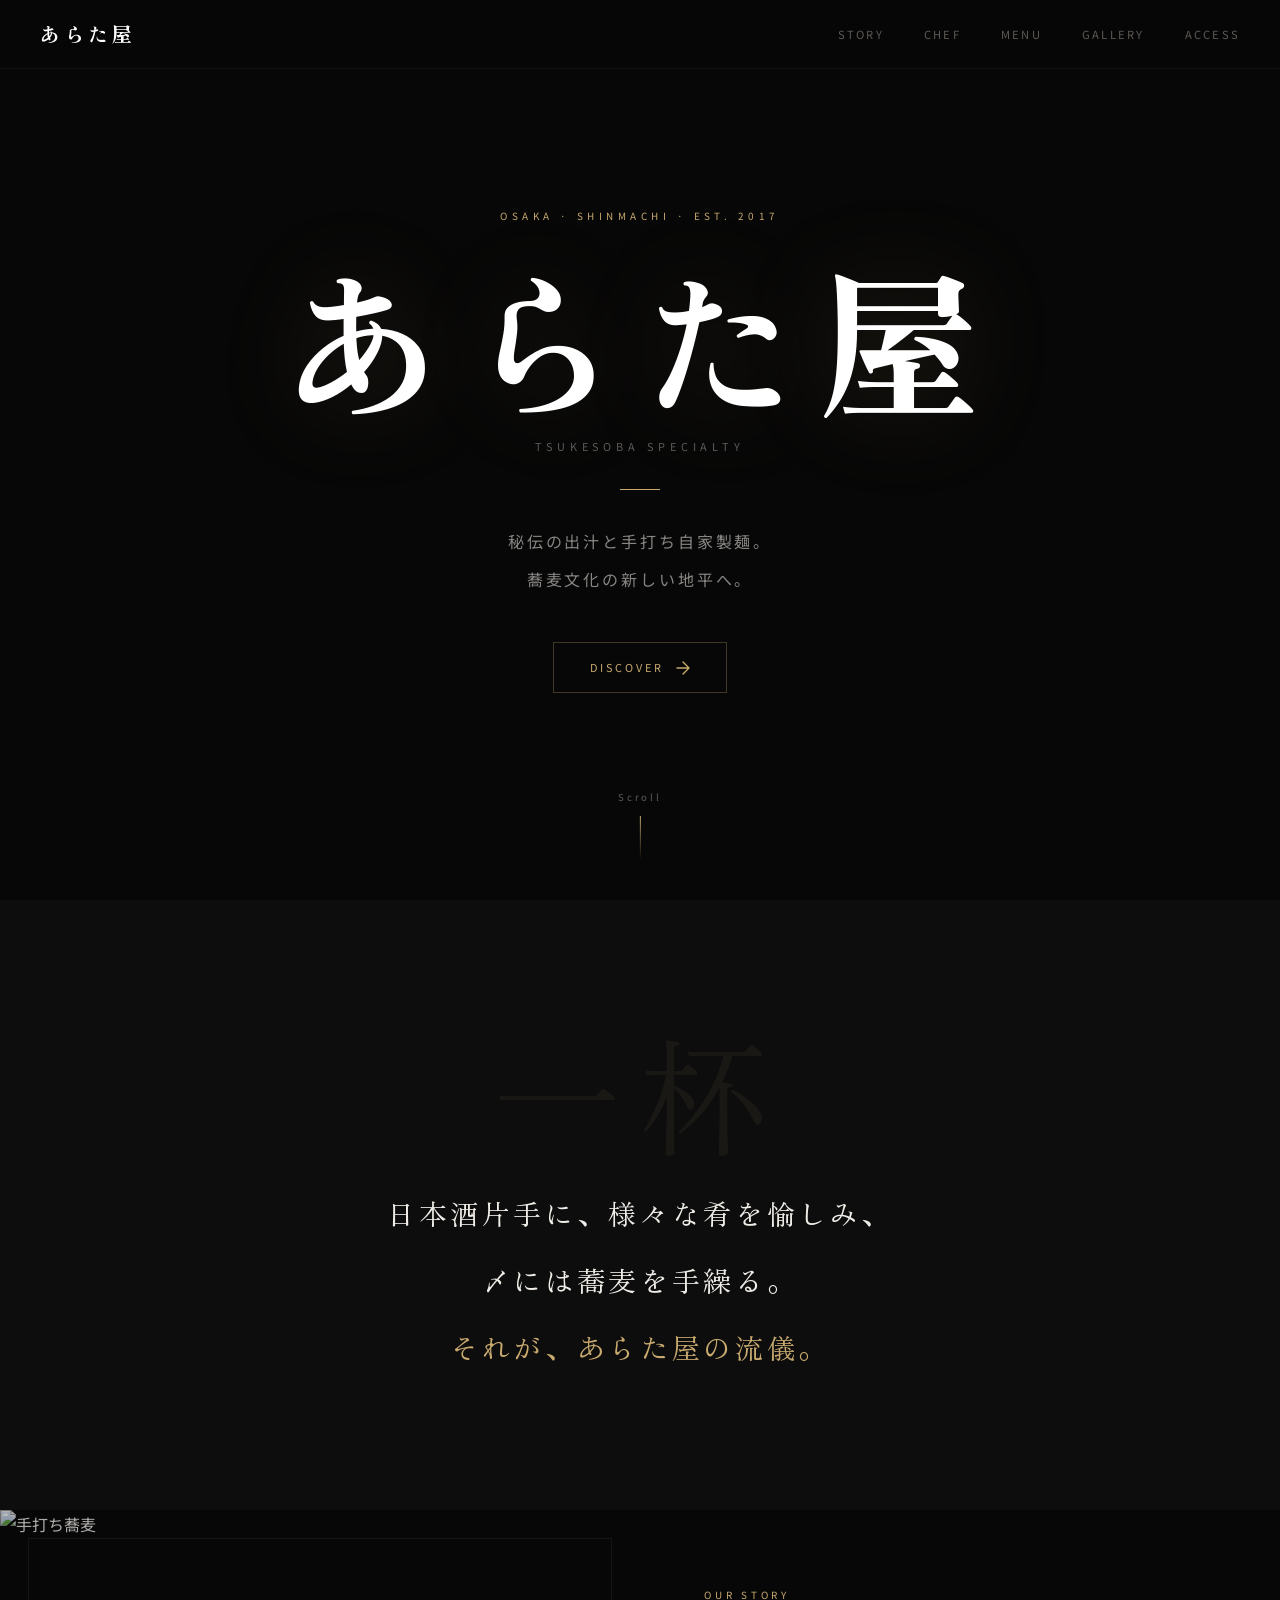
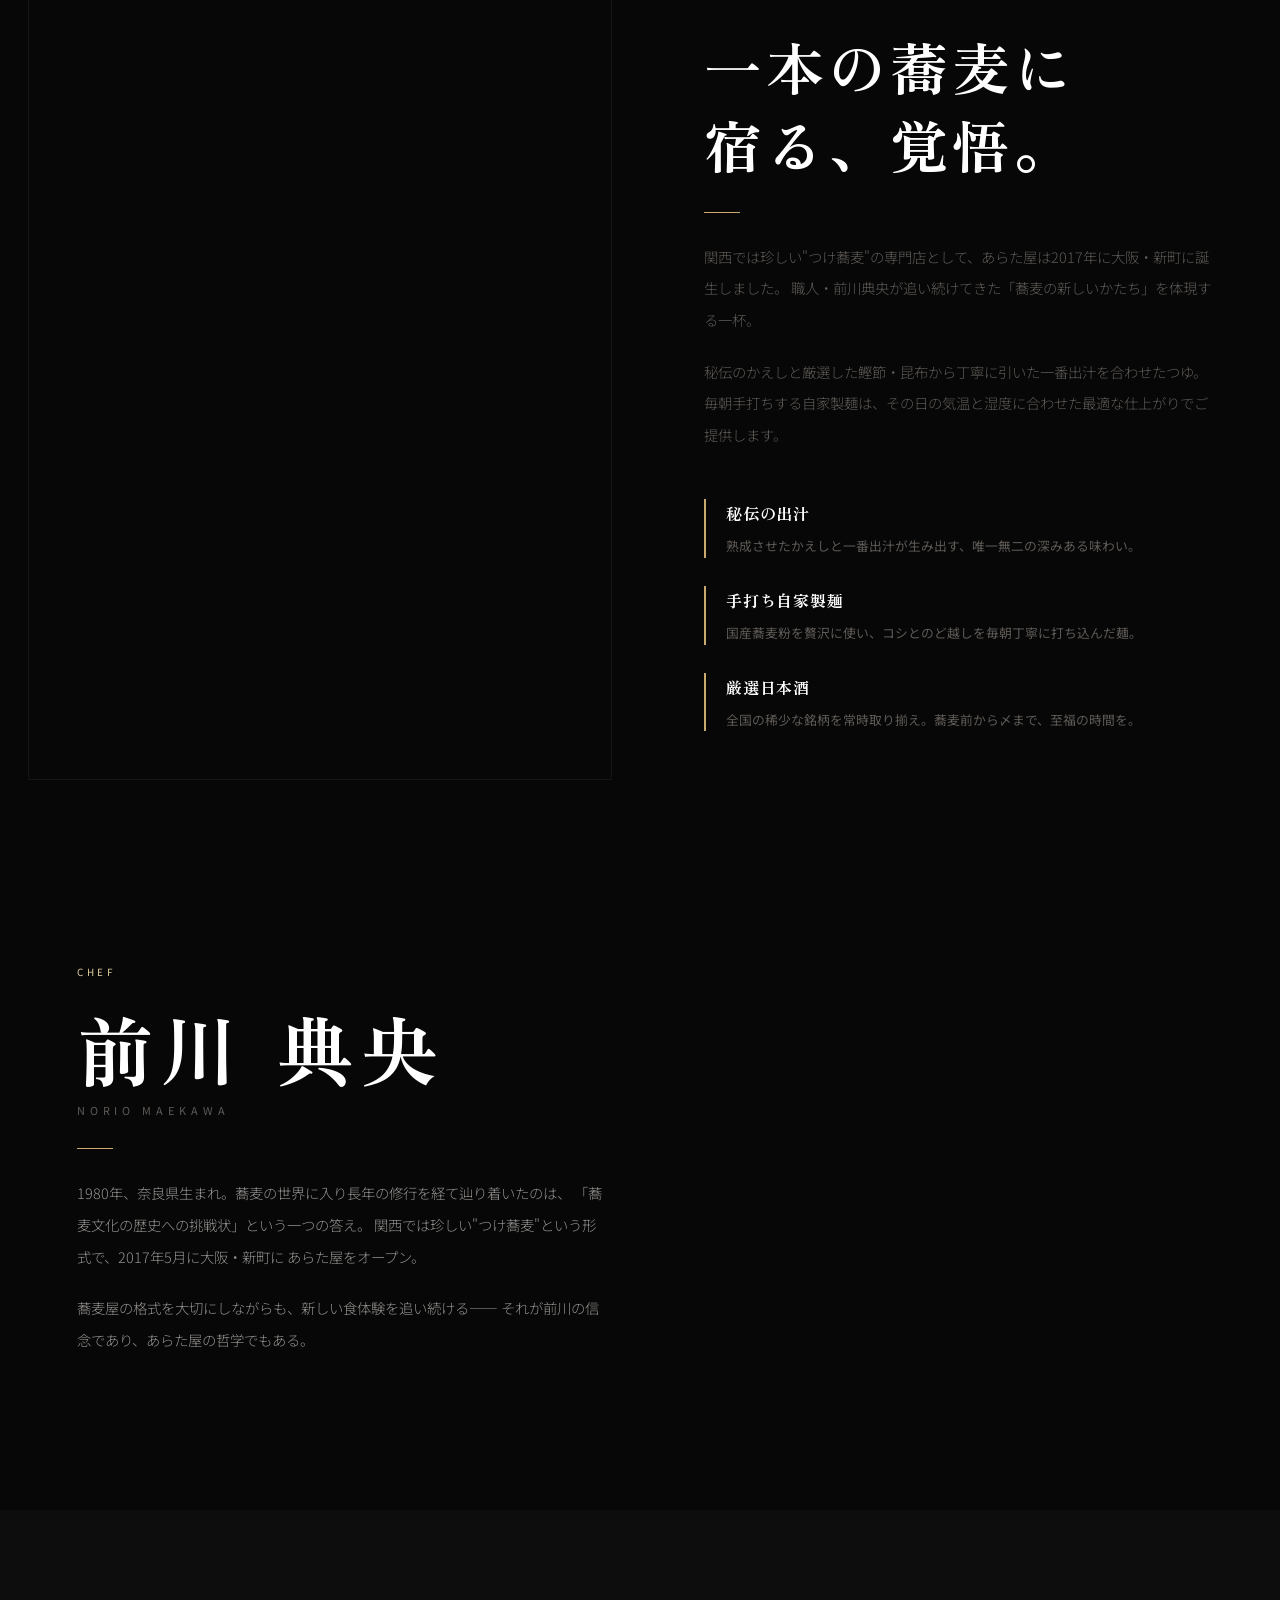
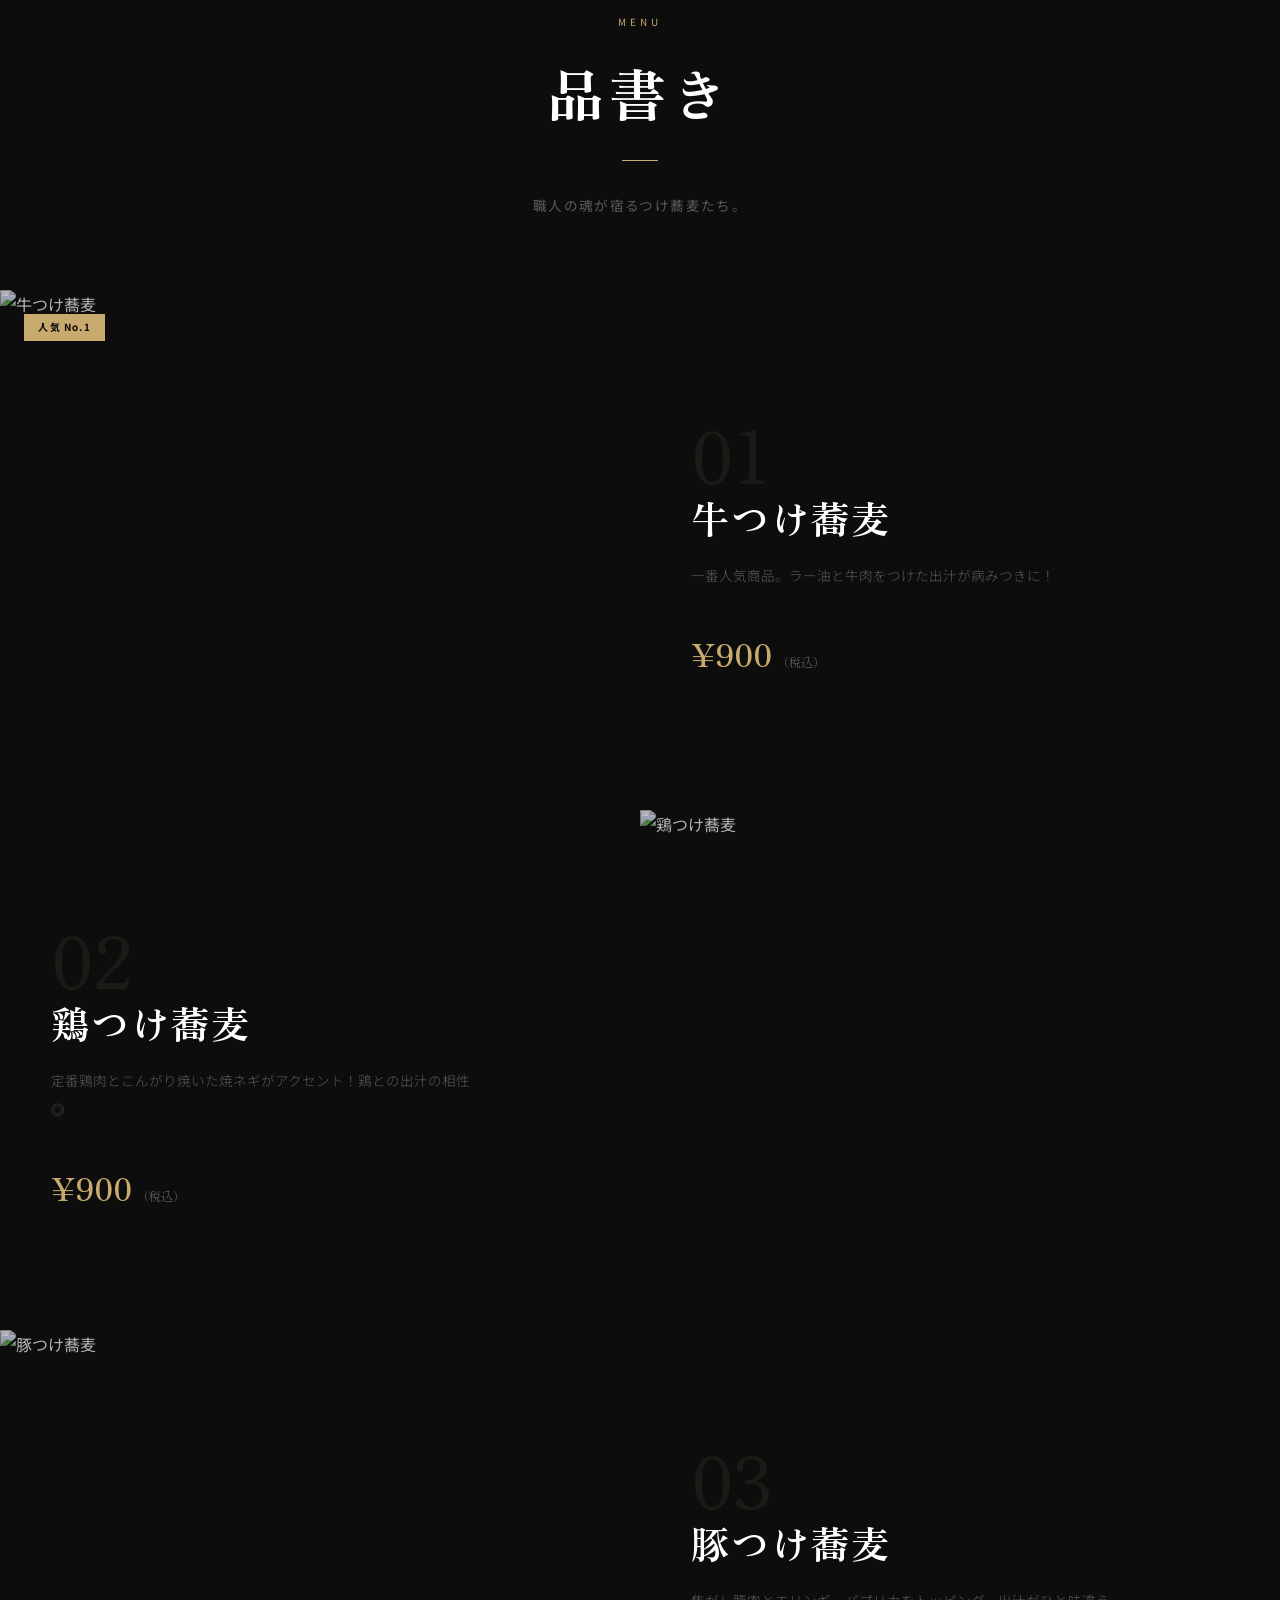
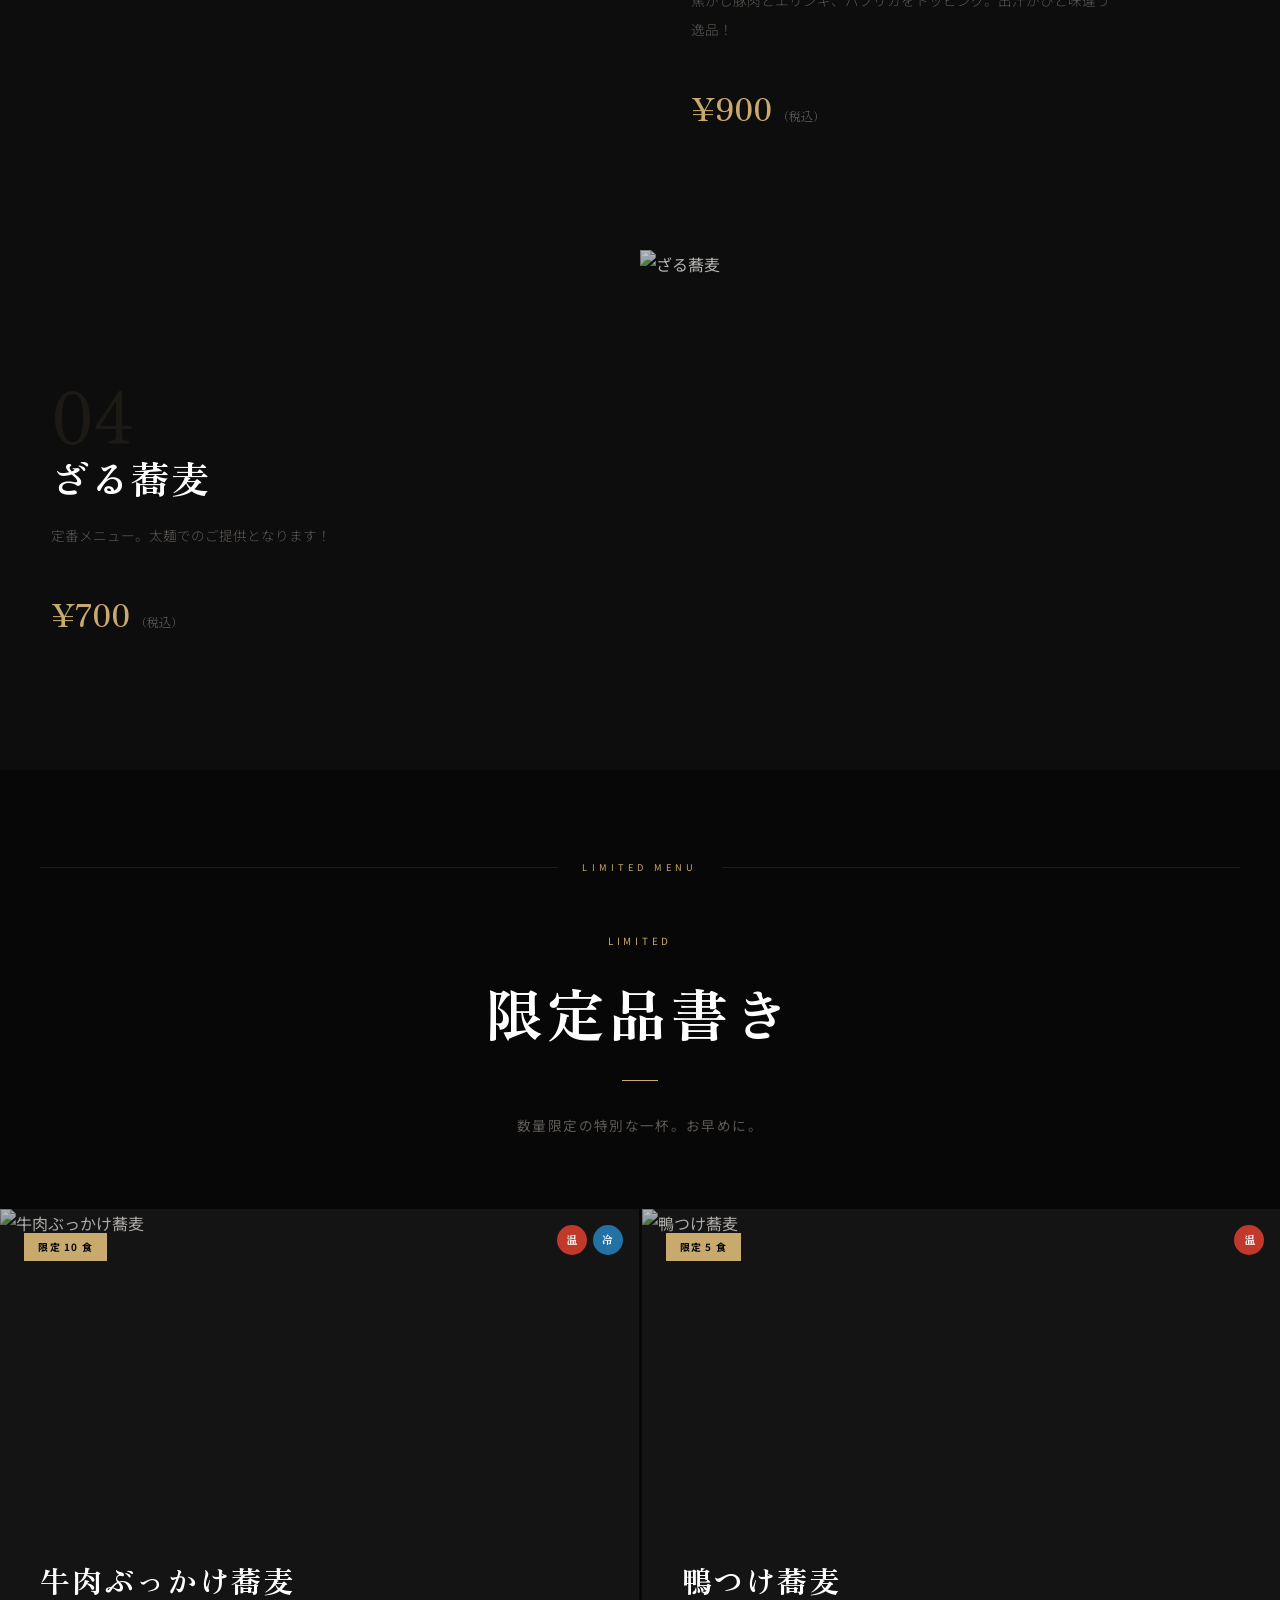
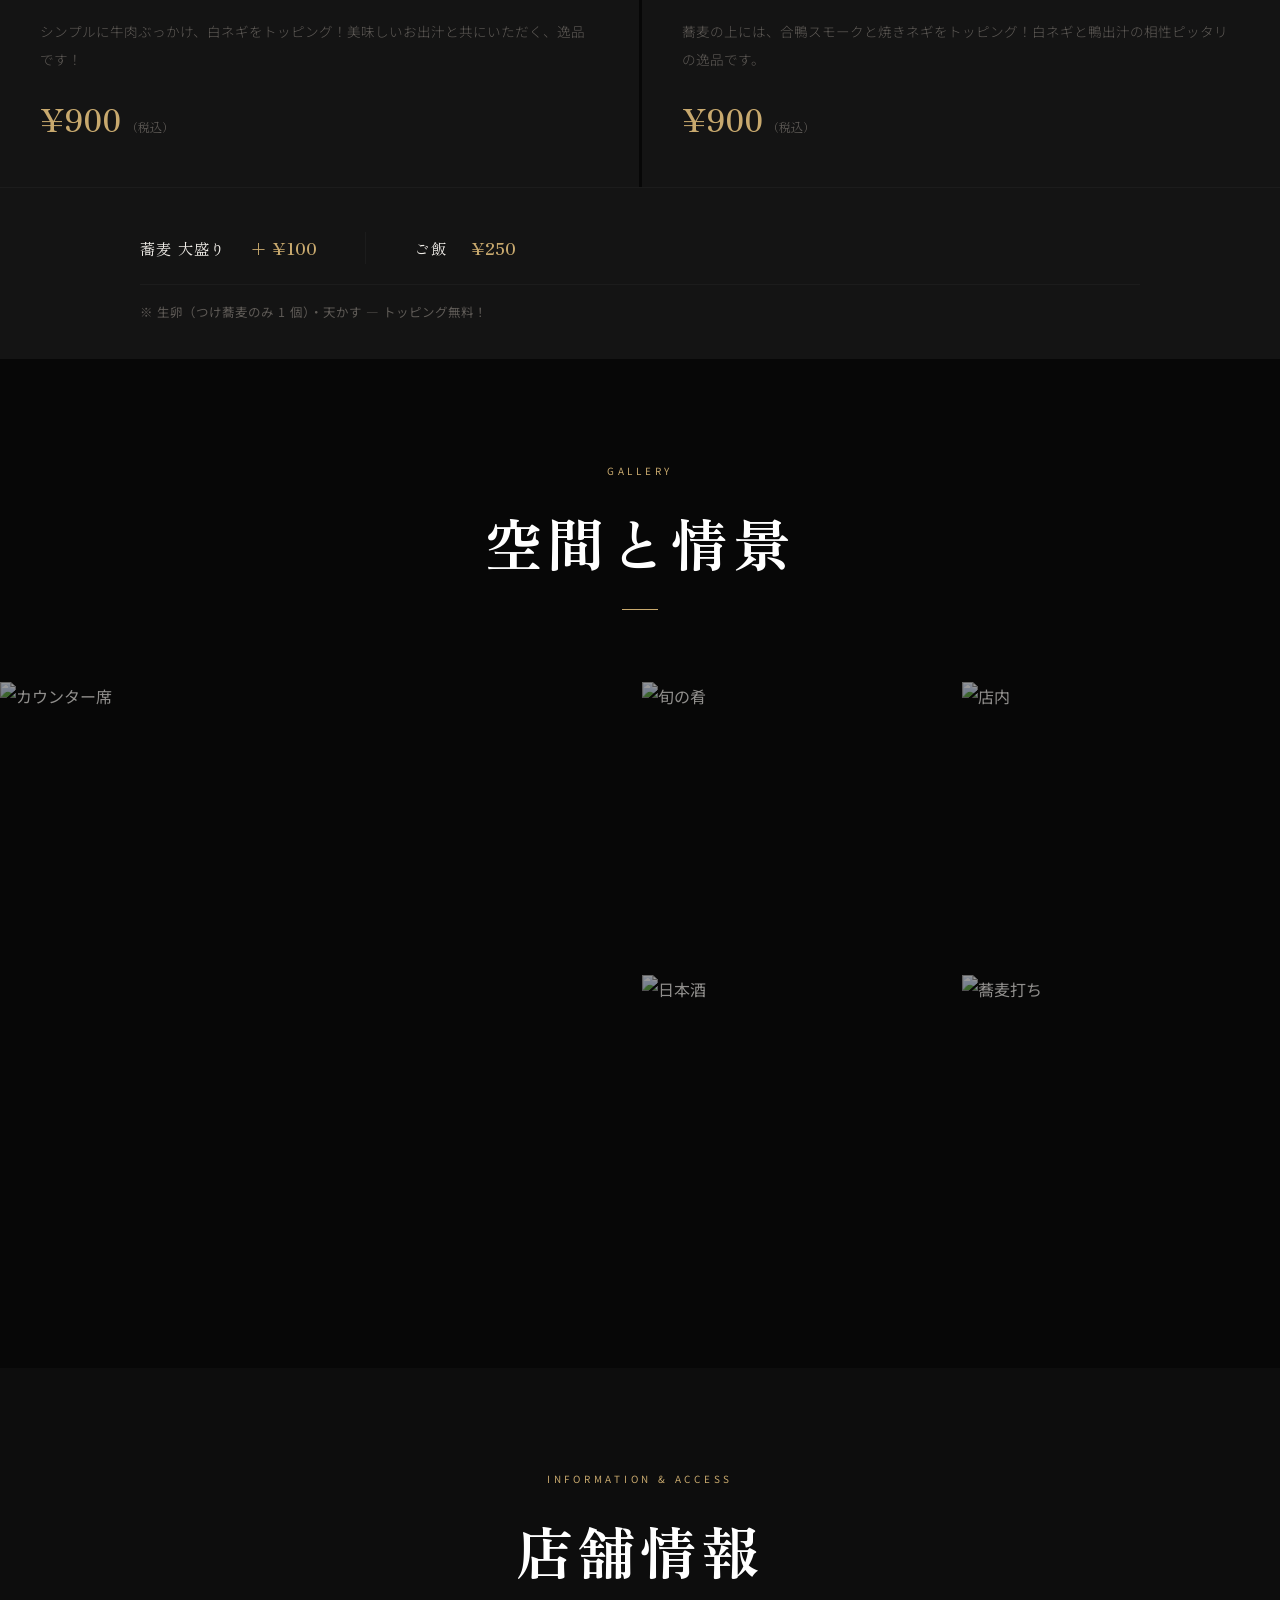
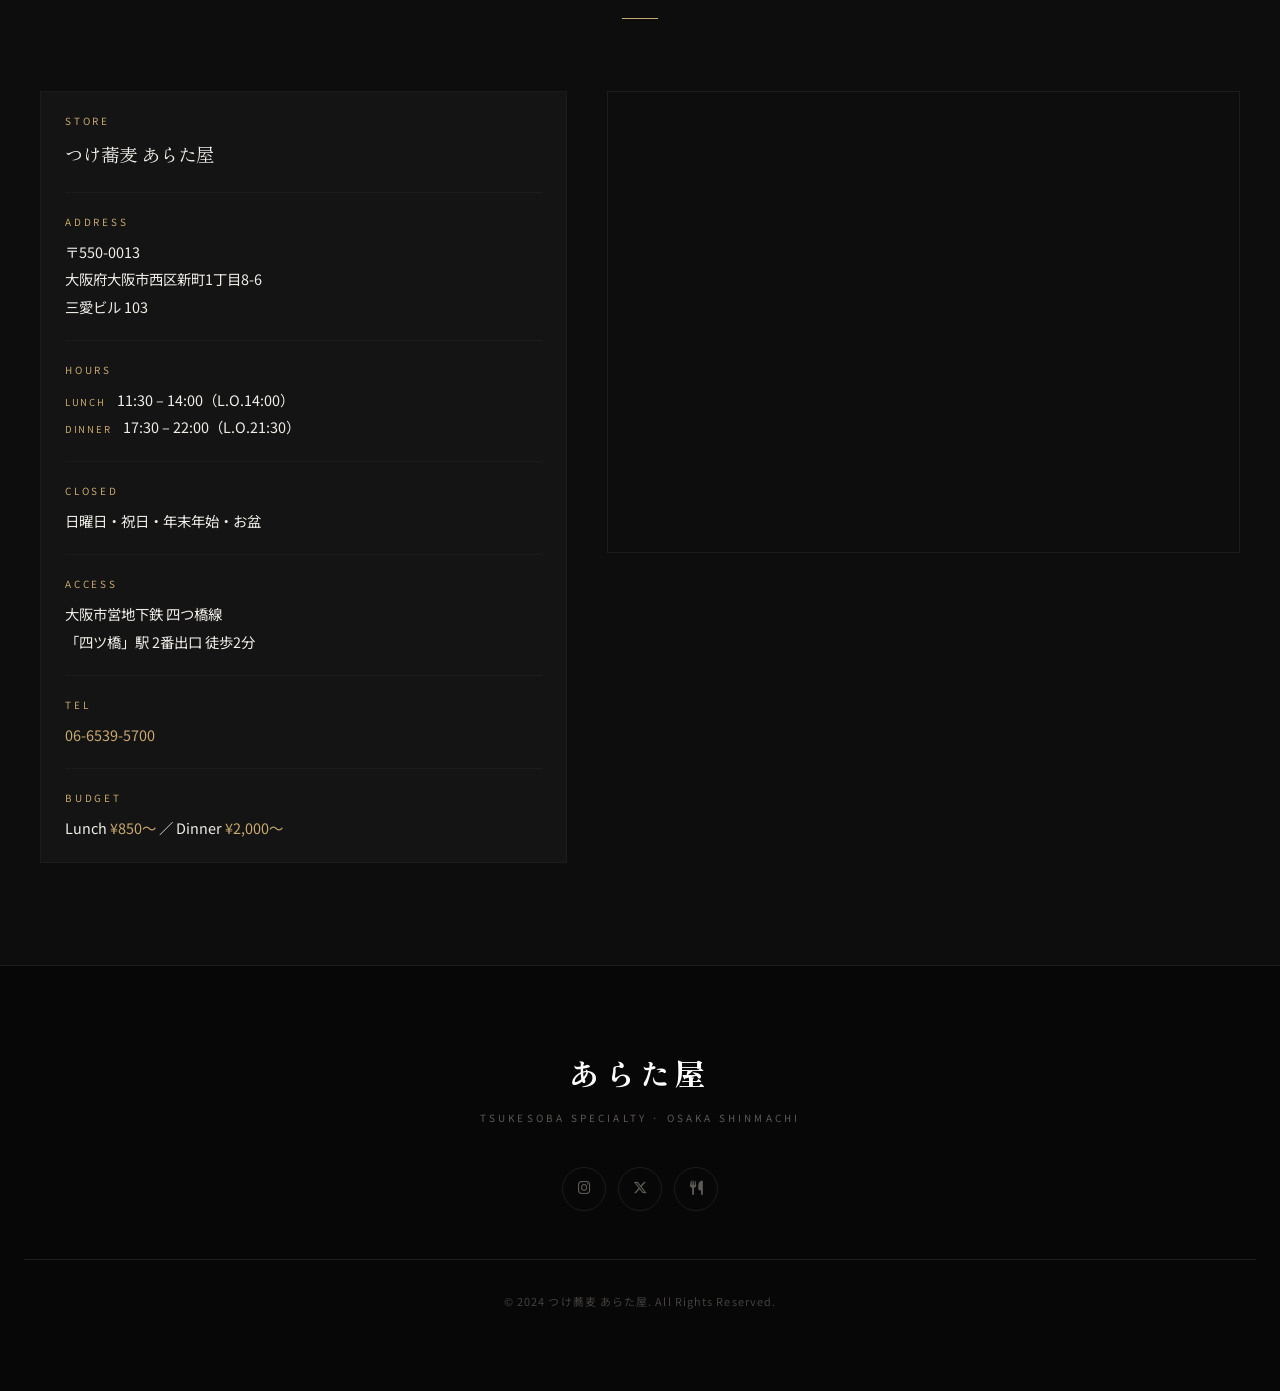
==== commit 457d95e0: "feat: メニューセクションをリニューアル 実際のメニュー写真をもとに内容・価格・説明文を修正。 限定メニュー（牛肉ぶっかけ蕎麦・鴨つけ蕎麦）と オプション情報（大盛り・ご飯・無料トッピング）を追加" ====
--- a/index.html
+++ b/index.html
@@ -155,10 +155,9 @@
         <span class="meal-num">01</span>
         <h3 class="meal-name">牛つけ蕎麦</h3>
         <p class="meal-desc">
-          秘伝のかつお出汁に、白ネギ・海苔・ごまの風味豊かなつゆ。
-          厳選した国産牛を合わせた、あらた屋の看板メニュー。
-        </p>
-        <p class="meal-price">¥1,200<span>（税込）</span></p>
+          一番人気商品。ラー油と牛肉をつけた出汁が病みつきに！
+        </p>
+        <p class="meal-price">¥900<span>（税込）</span></p>
       </div>
     </div>
 
@@ -171,10 +170,9 @@
         <span class="meal-num">02</span>
         <h3 class="meal-name">鶏つけ蕎麦</h3>
         <p class="meal-desc">
-          国産鶏を長時間炊き上げたコクあるつゆに、
-          秘伝のかえしを合わせたやさしい旨味の一杯。
-        </p>
-        <p class="meal-price">¥1,100<span>（税込）</span></p>
+          定番鶏肉とこんがり焼いた焼ネギがアクセント！鶏との出汁の相性◎
+        </p>
+        <p class="meal-price">¥900<span>（税込）</span></p>
       </div>
     </div>
 
@@ -187,26 +185,90 @@
         <span class="meal-num">03</span>
         <h3 class="meal-name">豚つけ蕎麦</h3>
         <p class="meal-desc">
-          豚骨と出汁を合わせた濃厚つゆが自家製麺に絡む。
-          辛味だれの選択も可能な、濃い旨味の逸品。
-        </p>
-        <p class="meal-price">¥1,100<span>（税込）</span></p>
-      </div>
-    </div>
-
-    <!-- 04 もりそば -->
+          焦がし豚肉とエリンギ、パプリカをトッピング。出汁がひと味違う逸品！
+        </p>
+        <p class="meal-price">¥900<span>（税込）</span></p>
+      </div>
+    </div>
+
+    <!-- 04 ざる蕎麦 -->
     <div class="meal meal--flip reveal">
       <div class="meal-image">
-        <img src="https://images.unsplash.com/photo-1551326844-4df70f78d0e9?w=1000&q=85" alt="もりそば" loading="lazy">
+        <img src="https://images.unsplash.com/photo-1551326844-4df70f78d0e9?w=1000&q=85" alt="ざる蕎麦" loading="lazy">
       </div>
       <div class="meal-text">
         <span class="meal-num">04</span>
-        <h3 class="meal-name">もりそば</h3>
+        <h3 class="meal-name">ざる蕎麦</h3>
         <p class="meal-desc">
-          蕎麦本来の風味を堪能する基本の一枚。
-          粗挽きの蕎麦粉が生み出す豊かな香りと食感。
-        </p>
-        <p class="meal-price">¥850<span>（税込）</span></p>
+          定番メニュー。太麺でのご提供となります！
+        </p>
+        <p class="meal-price">¥700<span>（税込）</span></p>
+      </div>
+    </div>
+
+    <!-- 限定メニュー -->
+    <div class="limited-section">
+      <div class="limited-divider">
+        <span class="limited-divider-label">Limited Menu</span>
+      </div>
+      <div class="section-header reveal">
+        <p class="eyebrow">Limited</p>
+        <h2 class="heading-xl">限定品書き</h2>
+        <div class="rule center"></div>
+        <p class="section-sub">数量限定の特別な一杯。お早めに。</p>
+      </div>
+      <div class="limited-grid">
+        <!-- 牛肉ぶっかけ蕎麦 -->
+        <div class="limited-card reveal d2">
+          <div class="limited-image">
+            <img src="https://images.unsplash.com/photo-1569718212165-3a8278d5f624?w=800&q=85" alt="牛肉ぶっかけ蕎麦" loading="lazy">
+            <div class="temp-badges">
+              <span class="temp-badge hot">温</span>
+              <span class="temp-badge cold">冷</span>
+            </div>
+            <span class="meal-badge">限定 10 食</span>
+          </div>
+          <div class="limited-body">
+            <h3 class="limited-name">牛肉ぶっかけ蕎麦</h3>
+            <p class="limited-desc">
+              シンプルに牛肉ぶっかけ、白ネギをトッピング！美味しいお出汁と共にいただく、逸品です！
+            </p>
+            <p class="meal-price">¥900<span>（税込）</span></p>
+          </div>
+        </div>
+        <!-- 鴨つけ蕎麦 -->
+        <div class="limited-card reveal d3">
+          <div class="limited-image">
+            <img src="https://images.unsplash.com/photo-1617196034796-73dfa7b1fd56?w=800&q=85" alt="鴨つけ蕎麦" loading="lazy">
+            <div class="temp-badges">
+              <span class="temp-badge hot">温</span>
+            </div>
+            <span class="meal-badge">限定 5 食</span>
+          </div>
+          <div class="limited-body">
+            <h3 class="limited-name">鴨つけ蕎麦</h3>
+            <p class="limited-desc">
+              蕎麦の上には、合鴨スモークと焼きネギをトッピング！白ネギと鴨出汁の相性ピッタリの逸品です。
+            </p>
+            <p class="meal-price">¥900<span>（税込）</span></p>
+          </div>
+        </div>
+      </div>
+    </div>
+
+    <!-- オプション -->
+    <div class="options-bar reveal">
+      <div class="options-inner">
+        <div class="option-item">
+          <span class="option-label">蕎麦 大盛り</span>
+          <span class="option-price">+ ¥100</span>
+        </div>
+        <div class="option-divider"></div>
+        <div class="option-item">
+          <span class="option-label">ご飯</span>
+          <span class="option-price">¥250</span>
+        </div>
+        <p class="option-note">※ 生卵（つけ蕎麦のみ 1 個）・天かす — トッピング無料！</p>
       </div>
     </div>
 
@@ -252,7 +314,6 @@
         <div class="rule center"></div>
       </div>
       <div class="access-grid">
-        <!-- Info Card -->
         <div class="info-card reveal">
           <div class="info-row">
             <p class="info-label">Store</p>
@@ -298,7 +359,6 @@
             </p>
           </div>
         </div>
-        <!-- Map -->
         <div class="map-wrap reveal d2">
           <iframe
             src="https://maps.google.com/maps?q=大阪府大阪市西区新町1丁目8-6+三愛ビル&t=&z=17&ie=UTF8&iwloc=B&output=embed"
@@ -335,9 +395,7 @@
     </div>
   </footer>
 
-  <!-- ============ Scripts ============ -->
   <script>
-    // Mobile menu
     function toggleMenu() {
       const h = document.getElementById('hamburger');
       const m = document.getElementById('mobileMenu');
@@ -345,20 +403,13 @@
       m.classList.toggle('active');
       document.body.style.overflow = m.classList.contains('active') ? 'hidden' : '';
     }
-
-    // Nav scroll
     window.addEventListener('scroll', () => {
       document.getElementById('nav').classList.toggle('scrolled', window.scrollY > 50);
     }, { passive: true });
-
-    // Reveal on scroll
     const io = new IntersectionObserver((entries) => {
       entries.forEach(e => { if (e.isIntersecting) { e.target.classList.add('visible'); io.unobserve(e.target); } });
     }, { threshold: 0.1, rootMargin: '0px 0px -60px 0px' });
-
     document.querySelectorAll('.reveal, .reveal-left, .reveal-right').forEach(el => io.observe(el));
-
-    // Smooth scroll
     document.querySelectorAll('a[href^="#"]').forEach(a => {
       a.addEventListener('click', e => {
         e.preventDefault();
@@ -368,4 +419,4 @@
     });
   </script>
 </body>
-</html>
+</html>
--- a/styles.css
+++ b/styles.css
@@ -5,7 +5,6 @@
 
 @import url('https://fonts.googleapis.com/css2?family=Noto+Serif+JP:wght@400;500;700;900&family=Noto+Sans+JP:wght@300;400;500&family=Zen+Old+Mincho:wght@400;700;900&display=swap');
 
-/* ---- Variables ---- */
 :root {
   --bg:        #070707;
   --bg-2:      #0d0d0d;
@@ -19,102 +18,63 @@
   --sans:      'Noto Sans JP', sans-serif;
 }
 
-/* ---- Reset ---- */
 *, *::before, *::after { margin: 0; padding: 0; box-sizing: border-box; }
-
 html { scroll-behavior: smooth; font-size: 16px; }
-
 body {
-  background: var(--bg);
-  color: var(--text);
-  font-family: var(--sans);
-  line-height: 1.8;
-  overflow-x: hidden;
-  -webkit-font-smoothing: antialiased;
-}
-
+  background: var(--bg); color: var(--text);
+  font-family: var(--sans); line-height: 1.8;
+  overflow-x: hidden; -webkit-font-smoothing: antialiased;
+}
 img { display: block; max-width: 100%; }
 a  { text-decoration: none; color: inherit; }
-
 ::-webkit-scrollbar { width: 4px; }
 ::-webkit-scrollbar-track { background: var(--bg); }
 ::-webkit-scrollbar-thumb { background: var(--accent); border-radius: 2px; }
 
-/* ================================================================
-   NAVIGATION
-   ================================================================ */
+/* NAV */
 .nav-glass {
   position: fixed; top: 0; left: 0; right: 0; z-index: 50;
   background: rgba(7,7,7,0.65);
-  backdrop-filter: blur(24px);
-  -webkit-backdrop-filter: blur(24px);
+  backdrop-filter: blur(24px); -webkit-backdrop-filter: blur(24px);
   border-bottom: 1px solid rgba(200,169,110,0.07);
   transition: background 0.4s, border-color 0.4s;
 }
-.nav-glass.scrolled {
-  background: rgba(7,7,7,0.97);
-  border-bottom-color: rgba(200,169,110,0.16);
-}
+.nav-glass.scrolled { background: rgba(7,7,7,0.97); border-bottom-color: rgba(200,169,110,0.16); }
 .nav-inner {
-  max-width: 1400px; margin: 0 auto;
-  padding: 0 2.5rem;
-  display: flex; align-items: center; justify-content: space-between;
-  height: 68px;
-}
-.nav-logo {
-  font-family: var(--serif);
-  font-size: 1.25rem; font-weight: 900;
-  letter-spacing: 0.2em; color: #fff;
-}
+  max-width: 1400px; margin: 0 auto; padding: 0 2.5rem;
+  display: flex; align-items: center; justify-content: space-between; height: 68px;
+}
+.nav-logo { font-family: var(--serif); font-size: 1.25rem; font-weight: 900; letter-spacing: 0.2em; color: #fff; }
 .nav-links { display: flex; gap: 2.5rem; }
 .nav-link {
-  font-size: 0.7rem; letter-spacing: 0.2em;
-  text-transform: uppercase; color: var(--muted);
-  transition: color 0.3s;
-  position: relative;
+  font-size: 0.7rem; letter-spacing: 0.2em; text-transform: uppercase;
+  color: var(--muted); transition: color 0.3s; position: relative;
 }
 .nav-link::after {
-  content: '';
-  position: absolute; bottom: -3px; left: 0;
-  width: 0; height: 1px; background: var(--accent);
-  transition: width 0.3s;
+  content: ''; position: absolute; bottom: -3px; left: 0;
+  width: 0; height: 1px; background: var(--accent); transition: width 0.3s;
 }
 .nav-link:hover { color: var(--accent); }
 .nav-link:hover::after { width: 100%; }
-
-/* Hamburger */
 .hamburger {
   display: none; flex-direction: column; gap: 6px;
   background: none; border: none; cursor: pointer; z-index: 110;
 }
-.hamburger span {
-  display: block; width: 24px; height: 1px;
-  background: #fff; transition: all 0.3s;
-}
+.hamburger span { display: block; width: 24px; height: 1px; background: #fff; transition: all 0.3s; }
 .hamburger.active span:nth-child(1) { transform: rotate(45deg) translate(5px, 5px); }
 .hamburger.active span:nth-child(2) { opacity: 0; }
 .hamburger.active span:nth-child(3) { transform: rotate(-45deg) translate(5px, -5px); }
 @media (max-width: 768px) { .hamburger { display: flex; } .nav-links { display: none; } }
-
-/* Mobile Menu */
 .mobile-menu {
-  position: fixed; inset: 0; background: rgba(7,7,7,0.99);
-  z-index: 100;
-  display: flex; flex-direction: column;
-  align-items: center; justify-content: center; gap: 2.5rem;
+  position: fixed; inset: 0; background: rgba(7,7,7,0.99); z-index: 100;
+  display: flex; flex-direction: column; align-items: center; justify-content: center; gap: 2.5rem;
   opacity: 0; pointer-events: none; transition: opacity 0.4s;
 }
 .mobile-menu.active { opacity: 1; pointer-events: all; }
-.mobile-menu a {
-  font-family: var(--serif);
-  font-size: 1.7rem; letter-spacing: 0.15em; color: #fff;
-  transition: color 0.3s;
-}
+.mobile-menu a { font-family: var(--serif); font-size: 1.7rem; letter-spacing: 0.15em; color: #fff; transition: color 0.3s; }
 .mobile-menu a:hover { color: var(--accent); }
 
-/* ================================================================
-   HERO
-   ================================================================ */
+/* HERO */
 .hero {
   position: relative; height: 100vh; min-height: 680px;
   overflow: hidden; display: flex; align-items: center; justify-content: center;
@@ -127,66 +87,33 @@
   transform: scale(1.06);
   animation: heroZoom 24s ease-in-out infinite alternate;
 }
-@keyframes heroZoom {
-  from { transform: scale(1.06); }
-  to   { transform: scale(1.18); }
-}
+@keyframes heroZoom { from { transform: scale(1.06); } to { transform: scale(1.18); } }
 .hero-overlay {
   position: absolute; inset: 0;
-  background: linear-gradient(
-    170deg,
-    rgba(7,7,7,0.55) 0%,
-    rgba(7,7,7,0.08) 45%,
-    rgba(7,7,7,0.88) 100%
-  );
+  background: linear-gradient(170deg, rgba(7,7,7,0.55) 0%, rgba(7,7,7,0.08) 45%, rgba(7,7,7,0.88) 100%);
 }
 .hero-content {
   position: relative; z-index: 10;
-  display: flex; flex-direction: column;
-  align-items: center; text-align: center;
-  padding: 0 1.5rem;
-}
-.hero-eyebrow {
-  font-size: 0.62rem; letter-spacing: 0.45em;
-  text-transform: uppercase; color: var(--accent);
-  margin-bottom: 1.75rem;
-}
+  display: flex; flex-direction: column; align-items: center; text-align: center; padding: 0 1.5rem;
+}
+.hero-eyebrow { font-size: 0.62rem; letter-spacing: 0.45em; text-transform: uppercase; color: var(--accent); margin-bottom: 1.75rem; }
 .hero-title {
-  font-family: var(--serif);
-  font-size: clamp(4.5rem, 13vw, 10rem);
-  font-weight: 900; letter-spacing: 0.12em;
-  color: #fff; line-height: 1.05;
+  font-family: var(--serif); font-size: clamp(4.5rem, 13vw, 10rem);
+  font-weight: 900; letter-spacing: 0.12em; color: #fff; line-height: 1.05;
   text-shadow: 0 0 100px rgba(200,169,110,0.18);
 }
-.hero-en {
-  font-size: 0.68rem; letter-spacing: 0.45em;
-  text-transform: uppercase; color: var(--muted);
-  margin-top: 1rem;
-}
-.hero-rule {
-  width: 40px; height: 1px;
-  background: var(--accent); opacity: 0.6;
-  margin: 2rem auto;
-}
-.hero-tagline {
-  font-size: clamp(0.75rem, 1.3vw, 1rem);
-  color: rgba(240,237,232,0.55);
-  letter-spacing: 0.18em; line-height: 2.4;
-  max-width: 480px;
-}
+.hero-en { font-size: 0.68rem; letter-spacing: 0.45em; text-transform: uppercase; color: var(--muted); margin-top: 1rem; }
+.hero-rule { width: 40px; height: 1px; background: var(--accent); opacity: 0.6; margin: 2rem auto; }
+.hero-tagline { font-size: clamp(0.75rem, 1.3vw, 1rem); color: rgba(240,237,232,0.55); letter-spacing: 0.18em; line-height: 2.4; max-width: 480px; }
 .hero-cta {
-  display: inline-flex; align-items: center; gap: 0.75rem;
-  margin-top: 2.75rem;
-  border: 1px solid rgba(200,169,110,0.3);
-  color: var(--accent);
-  font-size: 0.68rem; letter-spacing: 0.28em;
-  text-transform: uppercase; padding: 0.9rem 2.25rem;
+  display: inline-flex; align-items: center; gap: 0.75rem; margin-top: 2.75rem;
+  border: 1px solid rgba(200,169,110,0.3); color: var(--accent);
+  font-size: 0.68rem; letter-spacing: 0.28em; text-transform: uppercase; padding: 0.9rem 2.25rem;
   transition: background 0.3s, border-color 0.3s;
 }
 .hero-cta:hover { background: rgba(200,169,110,0.1); border-color: var(--accent); }
 .hero-scroll {
-  position: absolute; bottom: 2.5rem; left: 50%;
-  transform: translateX(-50%);
+  position: absolute; bottom: 2.5rem; left: 50%; transform: translateX(-50%);
   display: flex; flex-direction: column; align-items: center; gap: 0.6rem;
   color: var(--muted); font-size: 0.6rem; letter-spacing: 0.3em;
   animation: fadeUp 1.6s ease 1.2s both;
@@ -202,351 +129,205 @@
   to   { opacity:1; transform: translateX(-50%) translateY(0); }
 }
 
-/* ================================================================
-   PHILOSOPHY
-   ================================================================ */
-.philosophy {
-  background: var(--bg-2);
-  padding: clamp(5rem, 10vw, 9rem) 1.5rem;
-  text-align: center;
-  overflow: hidden;
-}
+/* PHILOSOPHY */
+.philosophy { background: var(--bg-2); padding: clamp(5rem, 10vw, 9rem) 1.5rem; text-align: center; overflow: hidden; }
 .philosophy-inner { position: relative; }
 .philosophy-deco {
-  display: block;
-  font-family: var(--serif);
-  font-size: clamp(4rem, 10vw, 8rem);
-  color: rgba(200,169,110,0.07);
-  letter-spacing: 0.15em;
-  line-height: 1; margin-bottom: 1.5rem;
-  user-select: none;
-}
-.philosophy-quote {
-  font-family: var(--serif);
-  font-size: clamp(1.1rem, 2.5vw, 1.75rem);
-  letter-spacing: 0.13em; line-height: 2.4; color: var(--text);
-}
-.philosophy-quote em {
-  font-style: normal; color: var(--accent);
-}
-
-/* ================================================================
-   STORY
-   ================================================================ */
+  display: block; font-family: var(--serif); font-size: clamp(4rem, 10vw, 8rem);
+  color: rgba(200,169,110,0.07); letter-spacing: 0.15em; line-height: 1; margin-bottom: 1.5rem; user-select: none;
+}
+.philosophy-quote { font-family: var(--serif); font-size: clamp(1.1rem, 2.5vw, 1.75rem); letter-spacing: 0.13em; line-height: 2.4; color: var(--text); }
+.philosophy-quote em { font-style: normal; color: var(--accent); }
+
+/* STORY */
 .story { background: var(--bg); overflow: hidden; }
-.story-grid {
-  display: grid; grid-template-columns: 1fr 1fr;
-  min-height: 85vh;
-}
+.story-grid { display: grid; grid-template-columns: 1fr 1fr; min-height: 85vh; }
 @media (max-width: 900px) { .story-grid { grid-template-columns: 1fr; } }
-
 .story-image { position: relative; overflow: hidden; min-height: 500px; }
 .story-image img {
   width: 100%; height: 100%; object-fit: cover;
-  filter: brightness(0.72) saturate(0.8);
-  transition: transform 1s ease, filter 0.7s ease;
+  filter: brightness(0.72) saturate(0.8); transition: transform 1s ease, filter 0.7s ease;
 }
 .story-image:hover img { transform: scale(1.05); filter: brightness(0.82) saturate(1); }
-.story-image-frame {
-  position: absolute; inset: 1.75rem;
-  border: 1px solid rgba(200,169,110,0.09);
-  pointer-events: none;
-}
+.story-image-frame { position: absolute; inset: 1.75rem; border: 1px solid rgba(200,169,110,0.09); pointer-events: none; }
 .story-body {
   padding: clamp(3rem, 6vw, 7rem) clamp(2rem, 5vw, 5rem);
-  display: flex; flex-direction: column; justify-content: center;
-  background: var(--bg);
-}
-
-/* ================================================================
-   CHEF
-   ================================================================ */
-.chef {
-  position: relative; min-height: 78vh;
-  display: flex; align-items: center; overflow: hidden;
-}
+  display: flex; flex-direction: column; justify-content: center; background: var(--bg);
+}
+
+/* CHEF */
+.chef { position: relative; min-height: 78vh; display: flex; align-items: center; overflow: hidden; }
 .chef-bg {
   position: absolute; inset: 0;
   background-image: url('https://images.unsplash.com/photo-1414235077428-338989a2e8c0?w=1920&q=85');
   background-size: cover; background-position: center;
-  filter: brightness(0.18) saturate(0.5);
-  transform: scale(1.04);
-  transition: transform 0.9s ease;
+  filter: brightness(0.18) saturate(0.5); transform: scale(1.04); transition: transform 0.9s ease;
 }
 .chef:hover .chef-bg { transform: scale(1.07); }
 .chef-overlay {
   position: absolute; inset: 0;
-  background: linear-gradient(
-    to right,
-    rgba(7,7,7,0.93) 0%,
-    rgba(7,7,7,0.6)  55%,
-    rgba(7,7,7,0.15) 100%
-  );
-}
-.chef-content {
-  position: relative; z-index: 10;
-  max-width: 680px;
-  padding: clamp(4rem, 7vw, 7rem) clamp(2rem, 6vw, 5rem);
-}
-.chef-name {
-  font-family: var(--serif);
-  font-size: clamp(2.8rem, 6vw, 5.5rem);
-  font-weight: 700; letter-spacing: 0.1em;
-  color: #fff; line-height: 1.15; margin-bottom: 0.5rem;
-}
-.chef-romanji {
-  font-size: 0.68rem; letter-spacing: 0.45em;
-  color: var(--muted); text-transform: uppercase;
-}
-
-/* ================================================================
-   MENU (editorial alternating)
-   ================================================================ */
-.menu { background: var(--bg-2); padding-bottom: 0; }
-.meal {
-  display: grid; grid-template-columns: 1fr 1fr;
-  min-height: 520px; overflow: hidden;
-}
+  background: linear-gradient(to right, rgba(7,7,7,0.93) 0%, rgba(7,7,7,0.6) 55%, rgba(7,7,7,0.15) 100%);
+}
+.chef-content { position: relative; z-index: 10; max-width: 680px; padding: clamp(4rem, 7vw, 7rem) clamp(2rem, 6vw, 5rem); }
+.chef-name { font-family: var(--serif); font-size: clamp(2.8rem, 6vw, 5.5rem); font-weight: 700; letter-spacing: 0.1em; color: #fff; line-height: 1.15; margin-bottom: 0.5rem; }
+.chef-romanji { font-size: 0.68rem; letter-spacing: 0.45em; color: var(--muted); text-transform: uppercase; }
+
+/* MENU */
+.menu { background: var(--bg-2); padding: clamp(5rem, 8vw, 8rem) 0 0; }
+.meal { display: grid; grid-template-columns: 1fr 1fr; min-height: 520px; overflow: hidden; }
 .meal--flip { direction: rtl; }
 .meal--flip > * { direction: ltr; }
-@media (max-width: 900px) {
-  .meal, .meal--flip { grid-template-columns: 1fr; direction: ltr; min-height: auto; }
-}
+@media (max-width: 900px) { .meal, .meal--flip { grid-template-columns: 1fr; direction: ltr; min-height: auto; } }
 .meal-image { position: relative; overflow: hidden; min-height: 380px; }
 .meal-image img {
   width: 100%; height: 100%; object-fit: cover;
-  filter: brightness(0.75) saturate(0.82);
-  transition: transform 0.9s ease, filter 0.6s ease;
+  filter: brightness(0.75) saturate(0.82); transition: transform 0.9s ease, filter 0.6s ease;
 }
 .meal:hover .meal-image img { transform: scale(1.06); filter: brightness(0.88) saturate(1.05); }
 .meal-badge {
   position: absolute; top: 1.5rem; left: 1.5rem;
   background: var(--accent); color: var(--bg);
-  font-size: 0.62rem; font-weight: 700; letter-spacing: 0.12em;
-  padding: 0.3rem 0.9rem;
-}
-.meal-text {
-  display: flex; flex-direction: column; justify-content: center;
-  padding: clamp(2.5rem, 4vw, 4.5rem);
-  background: var(--bg-2);
-}
-.meal-num {
-  display: block;
-  font-family: var(--serif);
-  font-size: 4.5rem; line-height: 1;
-  color: rgba(200,169,110,0.09);
-  letter-spacing: -0.02em;
-  margin-bottom: 0.25rem;
-}
-.meal-name {
-  font-family: var(--serif);
-  font-size: clamp(1.6rem, 3vw, 2.75rem);
-  color: #fff; letter-spacing: 0.05em;
-  margin-bottom: 1.25rem; line-height: 1.25;
-}
-.meal-desc {
-  font-size: 0.85rem; color: var(--muted);
-  line-height: 2.1; font-weight: 300;
-  max-width: 420px; margin-bottom: 2.25rem;
-}
-.meal-price {
-  font-family: var(--serif);
-  font-size: 2rem; color: var(--accent); font-weight: 700;
-}
-.meal-price span {
-  font-size: 0.75rem; color: var(--muted);
-  font-weight: 300; margin-left: 0.3rem;
-}
-
-/* ================================================================
-   GALLERY
-   ================================================================ */
+  font-size: 0.62rem; font-weight: 700; letter-spacing: 0.12em; padding: 0.3rem 0.9rem;
+}
+.meal-text { display: flex; flex-direction: column; justify-content: center; padding: clamp(2.5rem, 4vw, 4.5rem); background: var(--bg-2); }
+.meal-num { display: block; font-family: var(--serif); font-size: 4.5rem; line-height: 1; color: rgba(200,169,110,0.09); letter-spacing: -0.02em; margin-bottom: 0.25rem; }
+.meal-name { font-family: var(--serif); font-size: clamp(1.6rem, 3vw, 2.75rem); color: #fff; letter-spacing: 0.05em; margin-bottom: 1.25rem; line-height: 1.25; }
+.meal-desc { font-size: 0.85rem; color: var(--muted); line-height: 2.1; font-weight: 300; max-width: 420px; margin-bottom: 2.25rem; }
+.meal-price { font-family: var(--serif); font-size: 2rem; color: var(--accent); font-weight: 700; }
+.meal-price span { font-size: 0.75rem; color: var(--muted); font-weight: 300; margin-left: 0.3rem; }
+
+/* GALLERY */
 .gallery { background: var(--bg); padding: clamp(5rem, 8vw, 8rem) 0; }
-.gallery-grid {
-  display: grid;
-  grid-template-columns: repeat(4, 1fr);
-  grid-template-rows: 290px 290px;
-  gap: 3px;
-}
+.gallery-grid { display: grid; grid-template-columns: repeat(4, 1fr); grid-template-rows: 290px 290px; gap: 3px; }
 .g { position: relative; overflow: hidden; cursor: pointer; }
 .g.large { grid-column: span 2; grid-row: span 2; }
-.g img {
-  width: 100%; height: 100%; object-fit: cover;
-  filter: brightness(0.6) saturate(0.8);
-  transition: transform 0.9s ease, filter 0.55s ease;
-}
+.g img { width: 100%; height: 100%; object-fit: cover; filter: brightness(0.6) saturate(0.8); transition: transform 0.9s ease, filter 0.55s ease; }
 .g:hover img { transform: scale(1.08); filter: brightness(0.82) saturate(1.1); }
 .g-over {
   position: absolute; inset: 0;
   background: linear-gradient(to top, rgba(7,7,7,0.72) 0%, transparent 55%);
-  opacity: 0; transition: opacity 0.4s;
-  display: flex; align-items: flex-end; padding: 1.5rem;
+  opacity: 0; transition: opacity 0.4s; display: flex; align-items: flex-end; padding: 1.5rem;
 }
 .g:hover .g-over { opacity: 1; }
-.g-over span {
-  font-family: var(--serif);
-  font-size: 0.85rem; color: #fff; letter-spacing: 0.1em;
-}
+.g-over span { font-family: var(--serif); font-size: 0.85rem; color: #fff; letter-spacing: 0.1em; }
 @media (max-width: 768px) {
-  .gallery-grid {
-    grid-template-columns: repeat(2, 1fr);
-    grid-template-rows: repeat(3, 220px);
-  }
+  .gallery-grid { grid-template-columns: repeat(2, 1fr); grid-template-rows: repeat(3, 220px); }
   .g.large { grid-column: span 2; grid-row: span 1; }
 }
 
-/* ================================================================
-   ACCESS
-   ================================================================ */
+/* ACCESS */
 .access { background: var(--bg-2); padding: clamp(5rem, 8vw, 8rem) 0; }
 .access-wrap { max-width: 1400px; margin: 0 auto; padding: 0 2.5rem; }
-.access-grid {
-  display: grid; grid-template-columns: 1fr 1.2fr;
-  gap: 2.5rem; align-items: start;
-}
+.access-grid { display: grid; grid-template-columns: 1fr 1.2fr; gap: 2.5rem; align-items: start; }
 @media (max-width: 900px) { .access-grid { grid-template-columns: 1fr; } }
-.info-card {
-  background: var(--bg-card);
-  border: 1px solid var(--border);
-  padding: 0 1.5rem;
-}
-.info-row {
-  padding: 1.25rem 0;
-  border-bottom: 1px solid var(--border);
-}
+.info-card { background: var(--bg-card); border: 1px solid var(--border); padding: 0 1.5rem; }
+.info-row { padding: 1.25rem 0; border-bottom: 1px solid var(--border); }
 .info-row:last-child { border-bottom: none; }
-.info-label {
-  font-size: 0.62rem; letter-spacing: 0.28em;
-  color: var(--accent); text-transform: uppercase;
-  margin-bottom: 0.45rem;
-}
+.info-label { font-size: 0.62rem; letter-spacing: 0.28em; color: var(--accent); text-transform: uppercase; margin-bottom: 0.45rem; }
 .info-val { font-size: 0.9rem; color: var(--text); line-height: 1.9; }
 .store-name { font-family: var(--serif); font-size: 1.15rem; }
-.time-tag {
-  font-size: 0.6rem; letter-spacing: 0.18em;
-  color: var(--accent); text-transform: uppercase;
-  margin-right: 0.7rem;
-}
+.time-tag { font-size: 0.6rem; letter-spacing: 0.18em; color: var(--accent); text-transform: uppercase; margin-right: 0.7rem; }
 .tel-link { color: var(--accent); transition: color 0.3s; }
 .tel-link:hover { color: var(--accent-lt); }
 .accent-text { color: var(--accent); }
-.map-wrap {
-  border: 1px solid var(--border); overflow: hidden; min-height: 460px;
-}
-.map-wrap iframe {
-  filter: brightness(0.72) contrast(1.1) saturate(0.12);
-  transition: filter 0.5s;
-}
+.map-wrap { border: 1px solid var(--border); overflow: hidden; min-height: 460px; }
+.map-wrap iframe { filter: brightness(0.72) contrast(1.1) saturate(0.12); transition: filter 0.5s; }
 .map-wrap:hover iframe { filter: brightness(0.85) contrast(1.05) saturate(0.4); }
 
-/* ================================================================
-   FOOTER
-   ================================================================ */
-.footer {
-  background: var(--bg);
-  border-top: 1px solid var(--border);
-  padding: 5rem 1.5rem;
-}
-.footer-inner {
-  display: flex; flex-direction: column;
-  align-items: center; text-align: center;
-}
-.footer-logo {
-  font-family: var(--serif);
-  font-size: 1.9rem; font-weight: 900;
-  letter-spacing: 0.18em; color: #fff;
-}
-.footer-sub {
-  font-size: 0.62rem; letter-spacing: 0.32em;
-  color: var(--muted); margin-top: 0.5rem; text-transform: uppercase;
-}
+/* FOOTER */
+.footer { background: var(--bg); border-top: 1px solid var(--border); padding: 5rem 1.5rem; }
+.footer-inner { display: flex; flex-direction: column; align-items: center; text-align: center; }
+.footer-logo { font-family: var(--serif); font-size: 1.9rem; font-weight: 900; letter-spacing: 0.18em; color: #fff; }
+.footer-sub { font-size: 0.62rem; letter-spacing: 0.32em; color: var(--muted); margin-top: 0.5rem; text-transform: uppercase; }
 .footer-social { display: flex; gap: 0.75rem; margin-top: 2.5rem; }
 .social-btn {
-  width: 44px; height: 44px;
-  border: 1px solid var(--border); border-radius: 50%;
+  width: 44px; height: 44px; border: 1px solid var(--border); border-radius: 50%;
   display: inline-flex; align-items: center; justify-content: center;
-  color: var(--muted); font-size: 0.9rem;
-  transition: border-color 0.3s, color 0.3s, transform 0.3s;
-}
-.social-btn:hover {
-  border-color: var(--accent); color: var(--accent);
-  transform: translateY(-2px);
-}
-.footer-bottom {
-  margin-top: 3rem; padding-top: 2rem;
-  border-top: 1px solid var(--border); width: 100%;
-}
-.footer-bottom p {
-  font-size: 0.68rem; color: rgba(94,90,86,0.7); letter-spacing: 0.1em;
-}
-
-/* ================================================================
-   SHARED TYPOGRAPHY
-   ================================================================ */
-.eyebrow {
-  font-size: 0.62rem; letter-spacing: 0.38em;
-  text-transform: uppercase; color: var(--accent);
-  margin-bottom: 1.5rem;
-}
+  color: var(--muted); font-size: 0.9rem; transition: border-color 0.3s, color 0.3s, transform 0.3s;
+}
+.social-btn:hover { border-color: var(--accent); color: var(--accent); transform: translateY(-2px); }
+.footer-bottom { margin-top: 3rem; padding-top: 2rem; border-top: 1px solid var(--border); width: 100%; }
+.footer-bottom p { font-size: 0.68rem; color: rgba(94,90,86,0.7); letter-spacing: 0.1em; }
+
+/* TYPOGRAPHY */
+.eyebrow { font-size: 0.62rem; letter-spacing: 0.38em; text-transform: uppercase; color: var(--accent); margin-bottom: 1.5rem; }
 .eyebrow.light { color: var(--accent-lt); }
-
-.heading-xl {
-  font-family: var(--serif);
-  font-size: clamp(2.2rem, 4.5vw, 3.75rem);
-  font-weight: 700; letter-spacing: 0.07em;
-  line-height: 1.35; color: #fff;
-}
-.rule {
-  width: 36px; height: 1px;
-  background: var(--accent); margin: 1.75rem 0;
-}
+.heading-xl { font-family: var(--serif); font-size: clamp(2.2rem, 4.5vw, 3.75rem); font-weight: 700; letter-spacing: 0.07em; line-height: 1.35; color: #fff; }
+.rule { width: 36px; height: 1px; background: var(--accent); margin: 1.75rem 0; }
 .rule.center { margin: 1.75rem auto 2rem; }
-.body-text {
-  font-size: 0.9rem; color: var(--muted);
-  line-height: 2.2; font-weight: 300;
-}
+.body-text { font-size: 0.9rem; color: var(--muted); line-height: 2.2; font-weight: 300; }
 .body-text.muted { color: rgba(240,237,232,0.6); }
 .mt { margin-top: 1.25rem; }
-
 .section-header { text-align: center; padding: 0 1.5rem; margin-bottom: 4.5rem; }
-.section-sub {
-  font-size: 0.85rem; color: var(--muted);
-  letter-spacing: 0.1em; margin-top: 0.5rem;
-}
-
+.section-sub { font-size: 0.85rem; color: var(--muted); letter-spacing: 0.1em; margin-top: 0.5rem; }
 .pillars { margin-top: 3rem; display: flex; flex-direction: column; gap: 1.75rem; }
-.pillar {
-  border-left: 2px solid var(--accent);
-  padding-left: 1.25rem;
-}
-.pillar h3 {
-  font-family: var(--serif);
-  font-size: 1rem; color: #fff;
-  letter-spacing: 0.05em; margin-bottom: 0.4rem;
-}
+.pillar { border-left: 2px solid var(--accent); padding-left: 1.25rem; }
+.pillar h3 { font-family: var(--serif); font-size: 1rem; color: #fff; letter-spacing: 0.05em; margin-bottom: 0.4rem; }
 .pillar p { font-size: 0.8rem; color: var(--muted); line-height: 1.85; }
 
-/* ================================================================
-   REVEAL ANIMATIONS
-   ================================================================ */
-.reveal {
-  opacity: 0; transform: translateY(36px);
-  transition: opacity 0.9s ease, transform 0.9s ease;
-}
+/* LIMITED MENU */
+.limited-section { background: var(--bg); padding-top: clamp(4rem, 7vw, 6rem); }
+.limited-divider {
+  display: flex; align-items: center; gap: 1.5rem;
+  max-width: 1400px; margin: 0 auto 3.5rem; padding: 0 2.5rem;
+}
+.limited-divider::before,
+.limited-divider::after { content: ''; flex: 1; height: 1px; background: var(--border); }
+.limited-divider-label {
+  font-size: 0.58rem; letter-spacing: 0.45em; text-transform: uppercase;
+  color: var(--accent); white-space: nowrap;
+}
+.limited-grid { display: grid; grid-template-columns: 1fr 1fr; gap: 3px; }
+@media (max-width: 900px) { .limited-grid { grid-template-columns: 1fr; } }
+.limited-card { background: var(--bg-card); display: flex; flex-direction: column; overflow: hidden; }
+.limited-image { position: relative; overflow: hidden; height: 320px; }
+.limited-image img {
+  width: 100%; height: 100%; object-fit: cover;
+  filter: brightness(0.72) saturate(0.8); transition: transform 0.9s ease, filter 0.6s ease;
+}
+.limited-card:hover .limited-image img { transform: scale(1.05); filter: brightness(0.85) saturate(1); }
+.temp-badges { position: absolute; top: 1rem; right: 1rem; display: flex; gap: 0.35rem; }
+.temp-badge {
+  width: 30px; height: 30px; border-radius: 50%;
+  display: inline-flex; align-items: center; justify-content: center;
+  font-family: var(--serif); font-size: 0.68rem; font-weight: 700;
+}
+.temp-badge.hot  { background: #c0392b; color: #fff; }
+.temp-badge.cold { background: #2471a3; color: #fff; }
+.limited-body { padding: 2rem 2.5rem 2.5rem; display: flex; flex-direction: column; gap: 1rem; flex: 1; }
+.limited-name {
+  font-family: var(--serif); font-size: clamp(1.4rem, 2.5vw, 1.9rem);
+  color: #fff; letter-spacing: 0.06em; line-height: 1.3;
+}
+.limited-desc { font-size: 0.85rem; color: var(--muted); line-height: 2.1; font-weight: 300; }
+
+/* OPTIONS BAR */
+.options-bar { background: var(--bg-card); border-top: 1px solid var(--border); padding: 2.25rem 2.5rem; }
+.options-inner {
+  max-width: 1000px; margin: 0 auto;
+  display: flex; flex-wrap: wrap; align-items: center; gap: 0 3rem;
+}
+.option-item { display: flex; align-items: baseline; gap: 1.5rem; padding: 0.5rem 0; }
+.option-label { font-family: var(--serif); font-size: 0.95rem; color: var(--text); letter-spacing: 0.08em; }
+.option-price { font-family: var(--serif); font-size: 1.1rem; color: var(--accent); font-weight: 700; }
+.option-divider { width: 1px; height: 2rem; background: var(--border); }
+.option-note {
+  width: 100%; margin-top: 0.75rem; padding-top: 1rem;
+  border-top: 1px solid var(--border);
+  font-size: 0.78rem; color: var(--muted); letter-spacing: 0.08em;
+}
+@media (max-width: 600px) {
+  .option-divider { display: none; }
+  .option-item { width: 100%; border-bottom: 1px solid var(--border); }
+}
+
+/* REVEAL ANIMATIONS */
+.reveal { opacity: 0; transform: translateY(36px); transition: opacity 0.9s ease, transform 0.9s ease; }
 .reveal.visible { opacity: 1; transform: translateY(0); }
-
-.reveal-left {
-  opacity: 0; transform: translateX(-30px);
-  transition: opacity 1s ease, transform 1s ease;
-}
+.reveal-left { opacity: 0; transform: translateX(-30px); transition: opacity 1s ease, transform 1s ease; }
 .reveal-left.visible { opacity: 1; transform: translateX(0); }
-
-.reveal-right {
-  opacity: 0; transform: translateX(30px);
-  transition: opacity 1s ease, transform 1s ease;
-}
+.reveal-right { opacity: 0; transform: translateX(30px); transition: opacity 1s ease, transform 1s ease; }
 .reveal-right.visible { opacity: 1; transform: translateX(0); }
-
 .d1 { transition-delay: 0.1s; }
 .d2 { transition-delay: 0.2s; }
 .d3 { transition-delay: 0.3s; }
